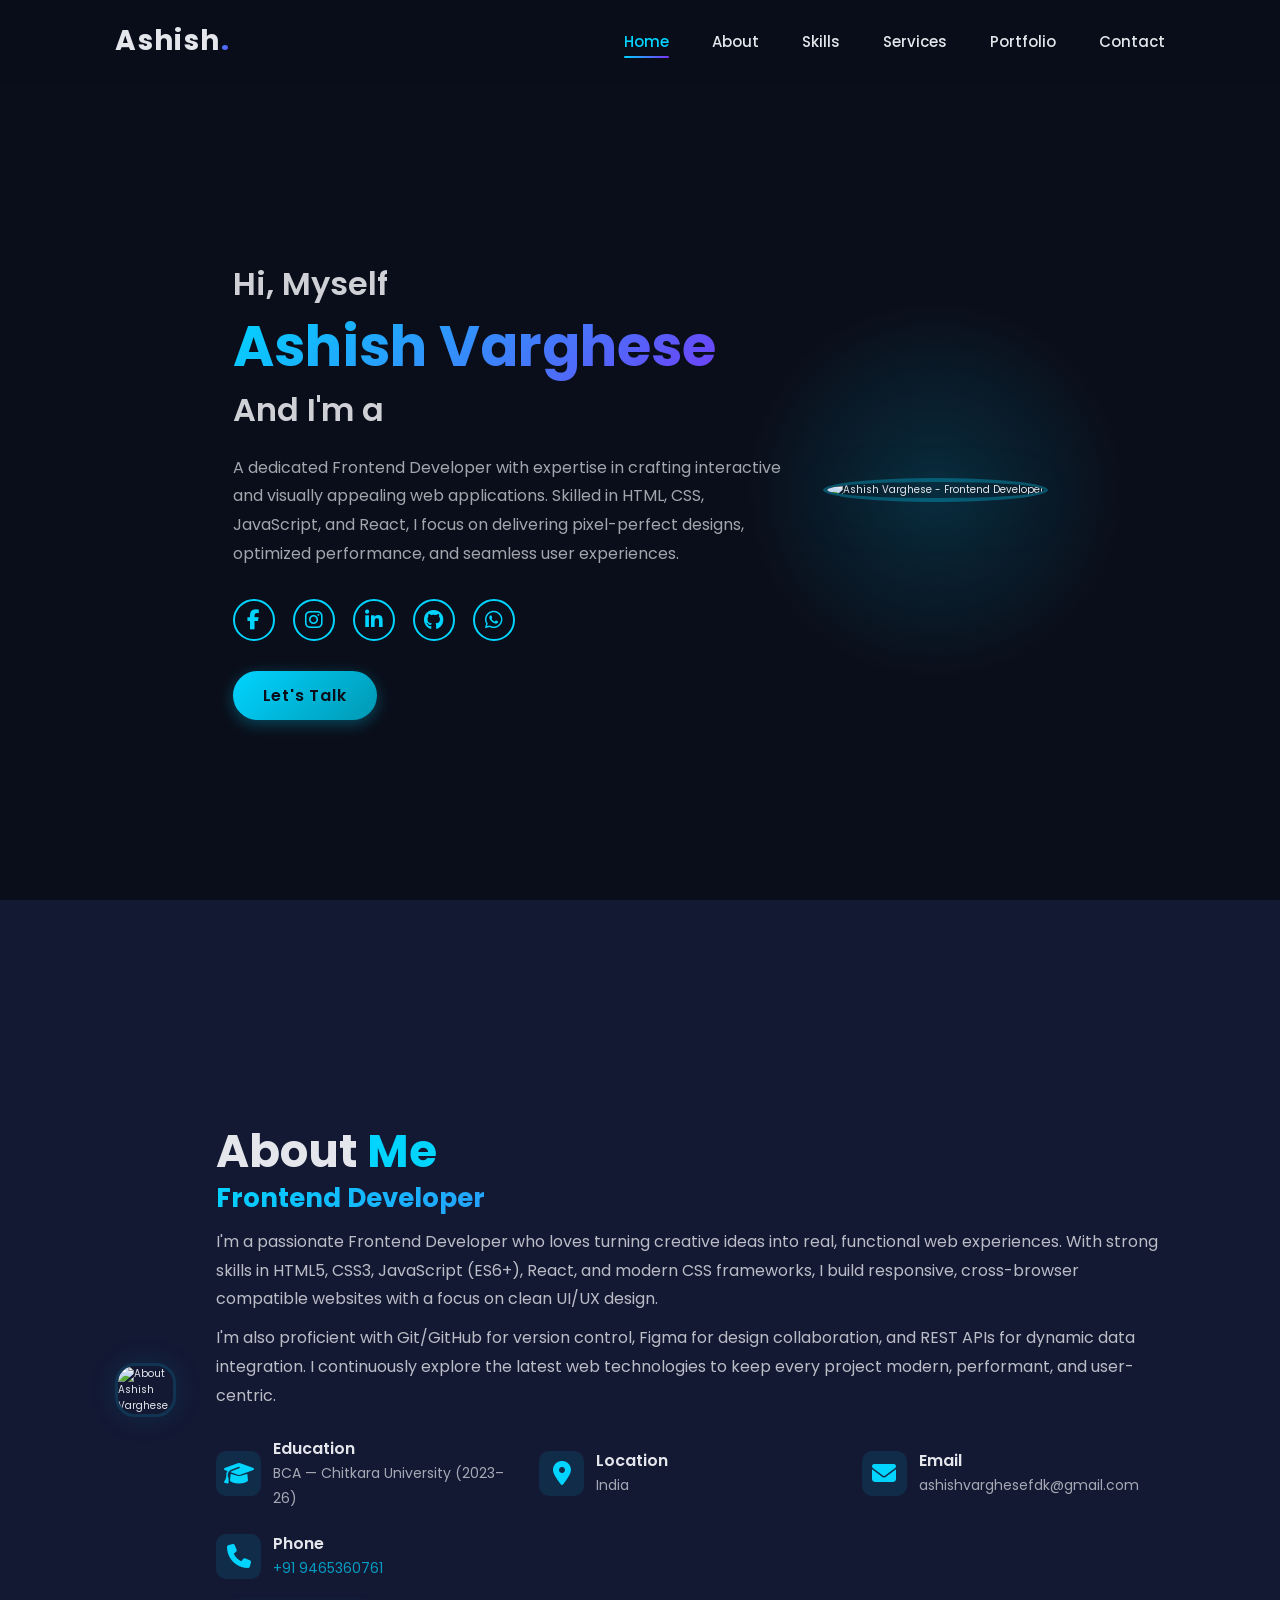
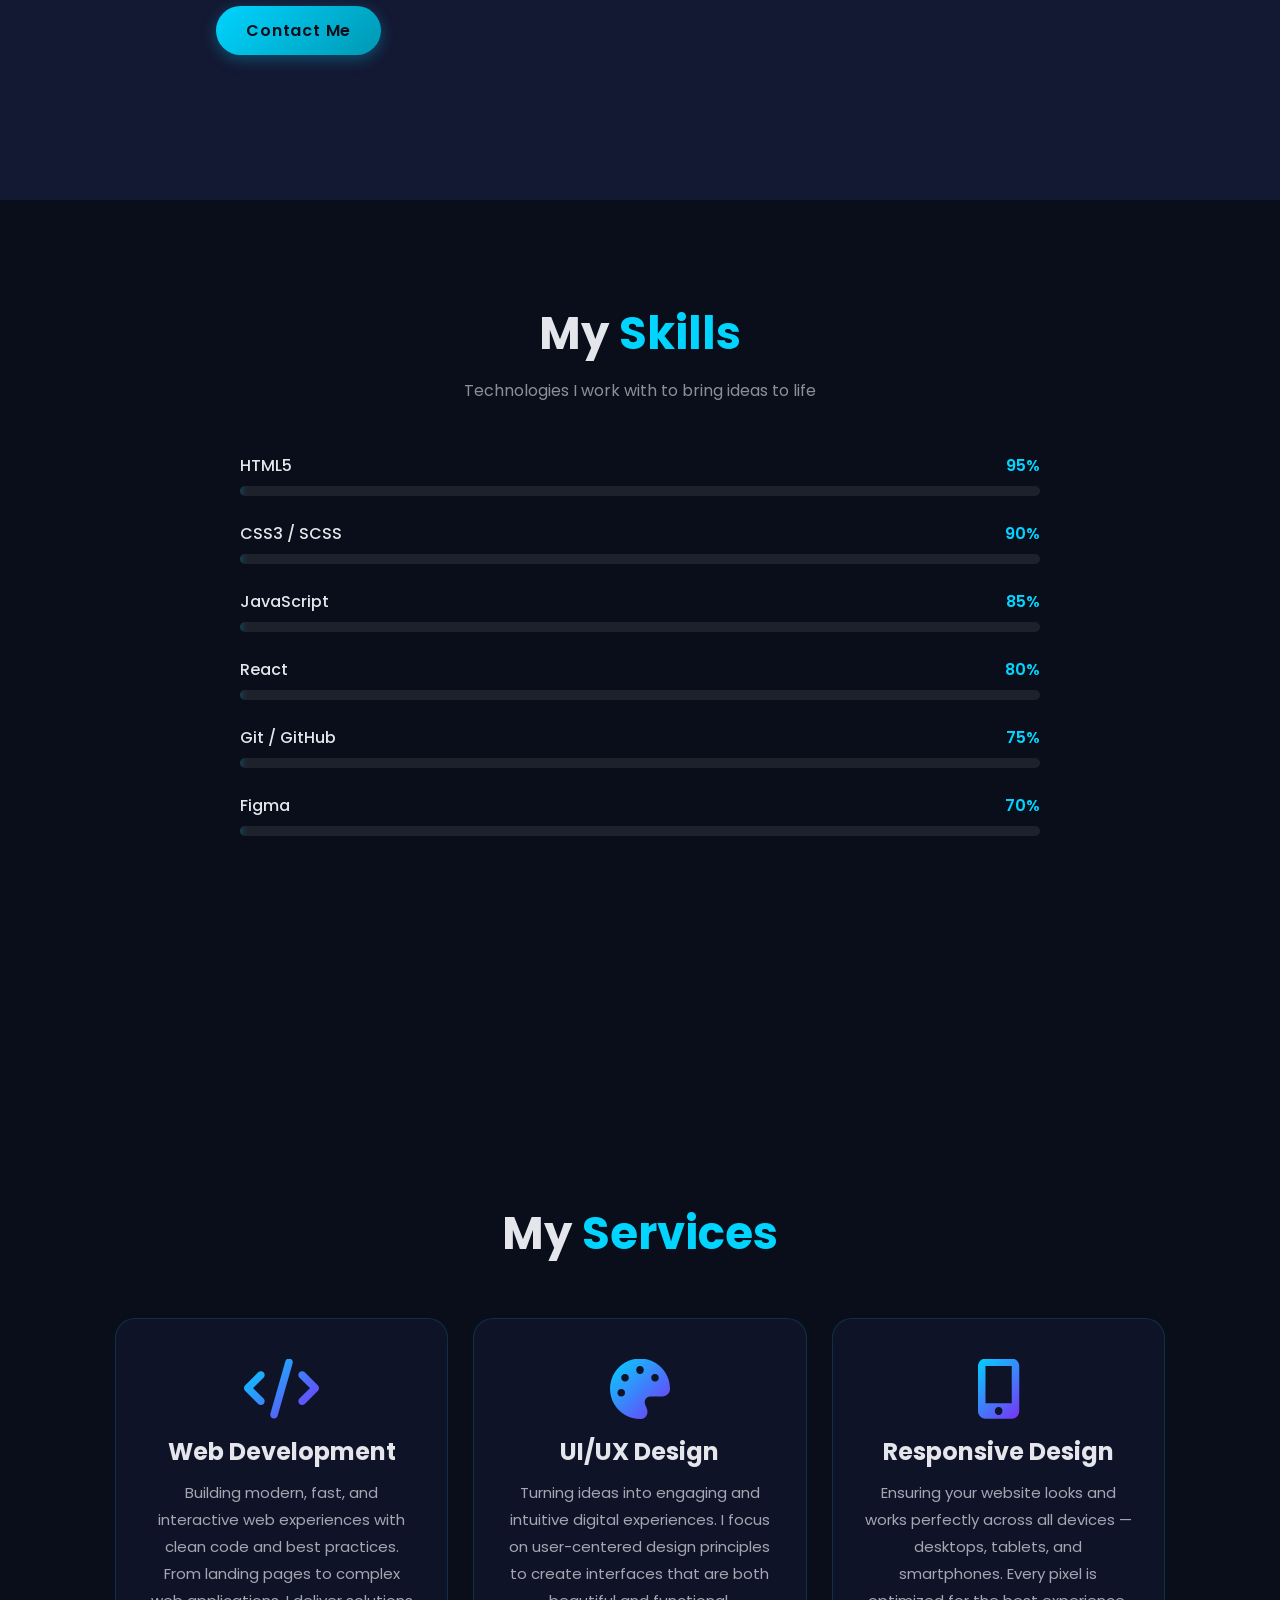
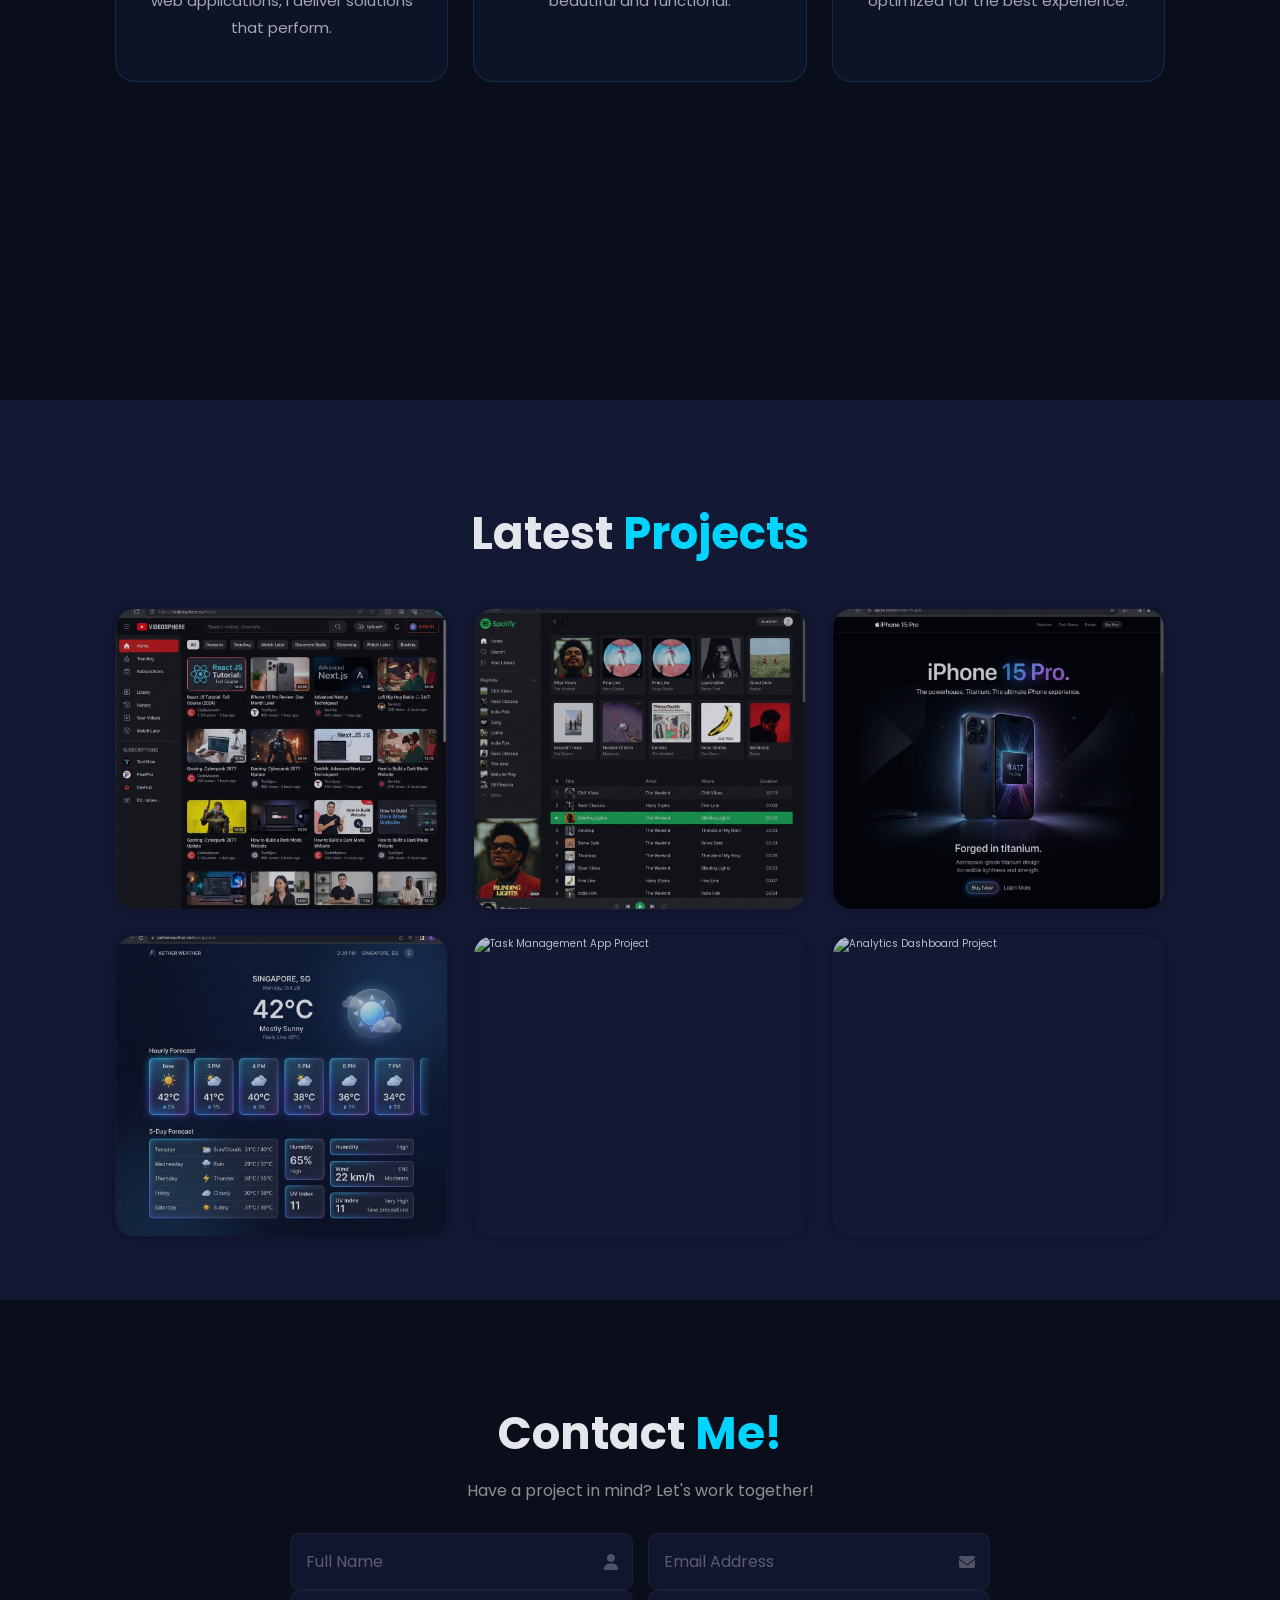
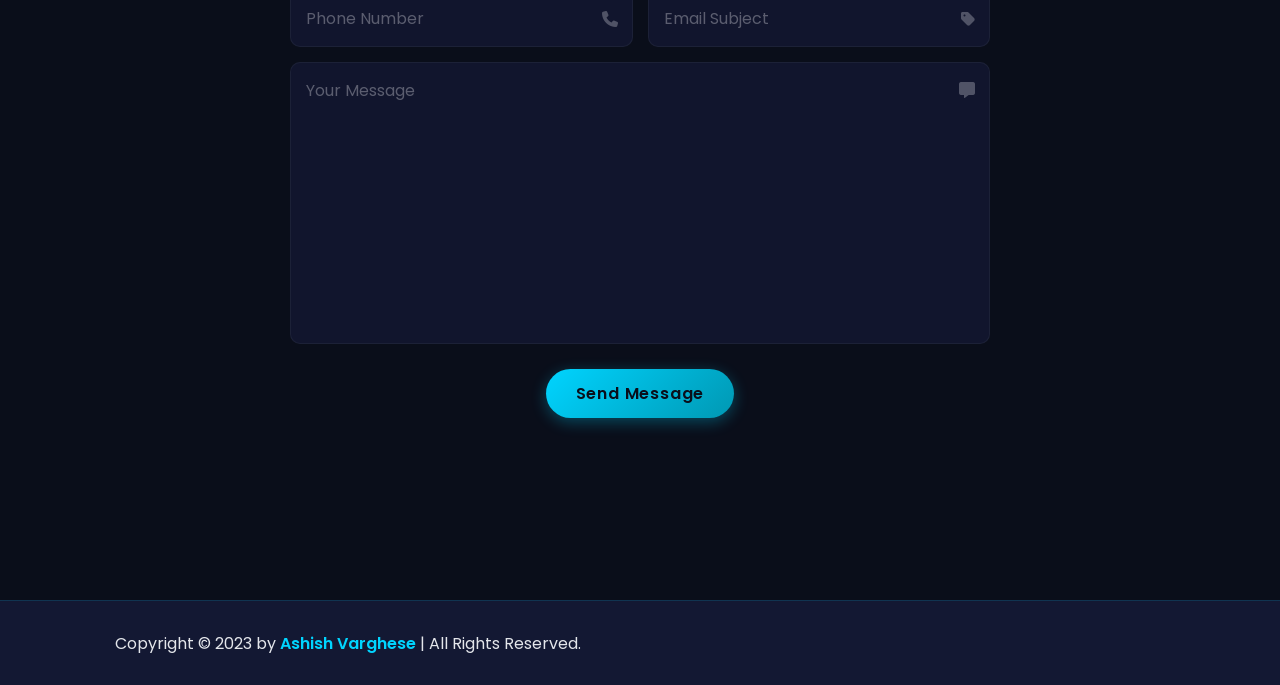
==== index.html @ 72760416 "Weather new thumbnail, iPhone fully functional with color picker, camera gallery, specs, compare, ad" ====
<!DOCTYPE html>
<html lang="en">
    <head>
        <meta charset="UTF-8">
        <meta http-equiv="X-UA-Compatible" content="IE=edge">
        <meta name="viewport" content="width=device-width, initial-scale=1.0">
        <title>Ashish Varghese | Frontend Developer & Web Designer Portfolio</title>
        <meta name="description" content="Portfolio of Ashish Varghese — a passionate Frontend Developer skilled in HTML, CSS, JavaScript, and React. Explore my projects, services, and get in touch.">
        <meta name="keywords" content="Ashish Varghese, Frontend Developer, Web Designer, Portfolio, HTML, CSS, JavaScript, React">
        <meta name="author" content="Ashish Varghese">

        <!--  FONT AWESOME  -->
        <link rel="stylesheet" href="https://cdnjs.cloudflare.com/ajax/libs/font-awesome/6.5.1/css/all.min.css" integrity="sha512-DTOQO9RWCH3ppGqcWaEA1BIZOC6xxalwEsw9c2QQeAIftl+Vegovlnee1c9QX4TctnWMn13TZye+giMm8e2LwA==" crossorigin="anonymous" referrerpolicy="no-referrer" />

        <!--  MAIN CSS  -->
        <link rel="stylesheet" href="Style/styles.css">
    </head>
    <body>
        <!--  header design  -->
        <header class="header" id="header">
            <a href="#home" class="logo">Ashish<span>.</span></a>

            <i class="fa-solid fa-bars" id="menu-icon"></i>

            <nav class="navbar" id="navbar">
                <a href="#home" class="active">Home</a>
                <a href="#about">About</a>
                <a href="#skills">Skills</a>
                <a href="#services">Services</a>
                <a href="#portfolio">Portfolio</a>
                <a href="#contact">Contact</a>
            </nav>
        </header>

        <!--  home section design  -->
        <section class="home" id="home">
            <div class="home-content">
                <h3>Hi, Myself</h3>
                <h1>Ashish Varghese</h1>
                <h3>And I'm a <span class="multiple-text"></span></h3>
                <p>A dedicated Frontend Developer with expertise in crafting interactive and visually appealing web applications. Skilled in HTML, CSS, JavaScript, and React, I focus on delivering pixel-perfect designs, optimized performance, and seamless user experiences.</p>
                <div class="social-media">
                    <a href="https://www.facebook.com/share/1GYFUabM3W/" target="_blank" rel="noopener noreferrer" aria-label="Facebook">
                        <i class="fa-brands fa-facebook-f"></i>
                    </a>
                    <a href="https://www.instagram.com/itz_ashishv?igsh=MXJyMXVoY21sdHh1MQ==" target="_blank" rel="noopener noreferrer" aria-label="Instagram">
                        <i class="fa-brands fa-instagram"></i>
                    </a>
                    <a href="https://www.linkedin.com/in/ashish-varghese-a9b493299" target="_blank" rel="noopener noreferrer" aria-label="LinkedIn">
                        <i class="fa-brands fa-linkedin-in"></i>
                    </a>
                    <a href="https://github.com/" target="_blank" rel="noopener noreferrer" aria-label="GitHub">
                        <i class="fa-brands fa-github"></i>
                    </a>
                    <a href="https://wa.me/919465360761" target="_blank" rel="noopener noreferrer" aria-label="WhatsApp">
                        <i class="fa-brands fa-whatsapp"></i>
                    </a>
                </div>
                <a href="#contact" class="btn">Let's Talk</a>
            </div>

            <div class="home-img">
                <div class="img-glow"></div>
                <img src="img/profile.png" alt="Ashish Varghese - Frontend Developer">
            </div>
        </section>

        <!--  about section design  -->
        <section class="about" id="about">
            <div class="about-img">
                <img src="img/picofme (2).png" alt="About Ashish Varghese">
            </div>

            <div class="about-content">
                <h2 class="heading">About <span>Me</span></h2>
                <h3>Frontend Developer</h3>
                <p>I'm a passionate Frontend Developer who loves turning creative ideas into real, functional web experiences. With strong skills in HTML5, CSS3, JavaScript (ES6+), React, and modern CSS frameworks, I build responsive, cross-browser compatible websites with a focus on clean UI/UX design.</p>
                <p>I'm also proficient with Git/GitHub for version control, Figma for design collaboration, and REST APIs for dynamic data integration. I continuously explore the latest web technologies to keep every project modern, performant, and user-centric.</p>
                <div class="about-details">
                    <div class="detail-item">
                        <i class="fa-solid fa-graduation-cap"></i>
                        <div>
                            <h4>Education</h4>
                            <p>BCA — Chitkara University (2023–26)</p>
                        </div>
                    </div>
                    <div class="detail-item">
                        <i class="fa-solid fa-location-dot"></i>
                        <div>
                            <h4>Location</h4>
                            <p>India</p>
                        </div>
                    </div>
                    <div class="detail-item">
                        <i class="fa-solid fa-envelope"></i>
                        <div>
                            <h4>Email</h4>
                            <p>ashishvarghesefdk@gmail.com</p>
                        </div>
                    </div>
                    <div class="detail-item">
                        <i class="fa-solid fa-phone"></i>
                        <div>
                            <h4>Phone</h4>
                            <p><a href="tel:+919465360761" style="color: var(--main-color); text-decoration: none;">+91 9465360761</a></p>
                        </div>
                    </div>
                </div>
                <a href="#contact" class="btn">Contact Me</a>
            </div>
        </section>

        <!--  skills section design  -->
        <section class="skills" id="skills">
            <h2 class="heading">My <span>Skills</span></h2>
            <p class="skills-subtitle">Technologies I work with to bring ideas to life</p>

            <div class="skills-content">
                <div class="skill-item">
                    <div class="skill-info">
                        <span>HTML5</span>
                        <span>95%</span>
                    </div>
                    <div class="skill-bar">
                        <div class="skill-per" style="--skill-width: 95%"></div>
                    </div>
                </div>

                <div class="skill-item">
                    <div class="skill-info">
                        <span>CSS3 / SCSS</span>
                        <span>90%</span>
                    </div>
                    <div class="skill-bar">
                        <div class="skill-per" style="--skill-width: 90%"></div>
                    </div>
                </div>

                <div class="skill-item">
                    <div class="skill-info">
                        <span>JavaScript</span>
                        <span>85%</span>
                    </div>
                    <div class="skill-bar">
                        <div class="skill-per" style="--skill-width: 85%"></div>
                    </div>
                </div>

                <div class="skill-item">
                    <div class="skill-info">
                        <span>React</span>
                        <span>80%</span>
                    </div>
                    <div class="skill-bar">
                        <div class="skill-per" style="--skill-width: 80%"></div>
                    </div>
                </div>

                <div class="skill-item">
                    <div class="skill-info">
                        <span>Git / GitHub</span>
                        <span>75%</span>
                    </div>
                    <div class="skill-bar">
                        <div class="skill-per" style="--skill-width: 75%"></div>
                    </div>
                </div>

                <div class="skill-item">
                    <div class="skill-info">
                        <span>Figma</span>
                        <span>70%</span>
                    </div>
                    <div class="skill-bar">
                        <div class="skill-per" style="--skill-width: 70%"></div>
                    </div>
                </div>
            </div>
        </section>

        <!--  services section design  -->
        <section class="services" id="services">
            <h2 class="heading">My <span>Services</span></h2>

            <div class="services-container">
                <div class="services-box">
                    <i class="fa-solid fa-code"></i>
                    <h3>Web Development</h3>
                    <p>Building modern, fast, and interactive web experiences with clean code and best practices. From landing pages to complex web applications, I deliver solutions that perform.</p>
                </div>

                <div class="services-box">
                    <i class="fa-solid fa-palette"></i>
                    <h3>UI/UX Design</h3>
                    <p>Turning ideas into engaging and intuitive digital experiences. I focus on user-centered design principles to create interfaces that are both beautiful and functional.</p>
                </div>

                <div class="services-box">
                    <i class="fa-solid fa-mobile-screen-button"></i>
                    <h3>Responsive Design</h3>
                    <p>Ensuring your website looks and works perfectly across all devices — desktops, tablets, and smartphones. Every pixel is optimized for the best experience.</p>
                </div>
            </div>
        </section>

        <!--  portfolio section design  -->
        <section class="portfolio" id="portfolio">
            <h2 class="heading">Latest <span>Projects</span></h2>
            <div class="portfolio-container">
                <div class="portfolio-box">
                    <img src="img/youtube.png" alt="YouTube Clone Project">
                    <div class="portfolio-layer">
                        <h4>YouTube Clone</h4>
                        <p>A fully functional YouTube homepage clone with video grid, search functionality, sidebar navigation, and responsive design built with HTML, CSS & JavaScript.</p>
                        <a href="projects/youtube.html" target="_blank" aria-label="View YouTube Clone project"><i class="fa-solid fa-up-right-from-square"></i></a>
                    </div>
                </div>

                <div class="portfolio-box">
                    <img src="img/spotify.png" alt="Spotify Clone Project">
                    <div class="portfolio-layer">
                        <h4>Spotify Clone</h4>
                        <p>A Spotify web player clone featuring playlist sidebar, music controls, album art, progress bar, and a sleek dark UI with green accents.</p>
                        <a href="projects/spotify.html" target="_blank" aria-label="View Spotify Clone project"><i class="fa-solid fa-up-right-from-square"></i></a>
                    </div>
                </div>

                <div class="portfolio-box">
                    <img src="img/iphone.png" alt="iPhone Clone Project">
                    <div class="portfolio-layer">
                        <h4>iPhone 15 Pro Landing Page</h4>
                        <p>A premium Apple-inspired product landing page with stunning animations, gradient effects, scroll reveals, and pixel-perfect responsive design.</p>
                        <a href="projects/iphone.html" target="_blank" aria-label="View iPhone Clone project"><i class="fa-solid fa-up-right-from-square"></i></a>
                    </div>
                </div>

                <div class="portfolio-box">
                    <img src="img/weather.png" alt="Weather Application Project">
                    <div class="portfolio-layer">
                        <h4>Weather App</h4>
                        <p>A dynamic weather application with city search, 5-day forecast, hourly data, and beautiful glassmorphism UI supporting 8+ cities.</p>
                        <a href="projects/weather.html" target="_blank" aria-label="View Weather App project"><i class="fa-solid fa-up-right-from-square"></i></a>
                    </div>
                </div>

                <div class="portfolio-box">
                    <img src="img/5.jpg" alt="Task Management App Project">
                    <div class="portfolio-layer">
                        <h4>Task Manager</h4>
                        <p>A Kanban-style task manager with drag-and-drop, priority badges, team assignments, and real-time column updates.</p>
                        <a href="projects/task-manager.html" target="_blank" aria-label="View Task Manager project"><i class="fa-solid fa-up-right-from-square"></i></a>
                    </div>
                </div>

                <div class="portfolio-box">
                    <img src="img/2.jpg" alt="Analytics Dashboard Project">
                    <div class="portfolio-layer">
                        <h4>Analytics Dashboard</h4>
                        <p>An interactive analytics dashboard with animated counters, bar charts, donut charts, and a real-time transactions table.</p>
                        <a href="projects/dashboard.html" target="_blank" aria-label="View Dashboard project"><i class="fa-solid fa-up-right-from-square"></i></a>
                    </div>
                </div>
            </div>
        </section>

        <!--  contact section design  -->
        <section class="contact" id="contact">
            <h2 class="heading">Contact <span>Me!</span></h2>
            <p class="contact-subtitle">Have a project in mind? Let's work together!</p>

            <form action="https://api.web3forms.com/submit" method="POST" id="contact-form">
                <input type="hidden" name="access_key" value="6a48f721-a5b6-4e3f-bff6-01d6ea603039">
                <input type="hidden" name="from_name" value="Ashish Portfolio">
                <div class="input-box">
                    <div class="input-field">
                        <input type="text" name="name" placeholder="Full Name" id="name-input" required>
                        <i class="fa-solid fa-user"></i>
                    </div>
                    <div class="input-field">
                        <input type="email" name="email" placeholder="Email Address" id="email-input" required>
                        <i class="fa-solid fa-envelope"></i>
                    </div>
                </div>
                <div class="input-box">
                    <div class="input-field">
                        <input type="tel" name="phone" placeholder="Phone Number" id="phone-input">
                        <i class="fa-solid fa-phone"></i>
                    </div>
                    <div class="input-field">
                        <input type="text" name="subject" placeholder="Email Subject" id="subject-input" required>
                        <i class="fa-solid fa-tag"></i>
                    </div>
                </div>
                <div class="textarea-field">
                    <textarea name="message" id="message-input" cols="30" rows="10" placeholder="Your Message" required></textarea>
                    <i class="fa-solid fa-message"></i>
                </div>
                <input type="submit" value="Send Message" class="btn" id="submit-btn">
                <div class="form-message" id="form-message"></div>
            </form>
        </section>

        <!--  footer design  -->
        <footer class="footer">
            <div class="footer-text">
                <p>Copyright &copy; 2023 by <span>Ashish Varghese</span> | All Rights Reserved.</p>
            </div>

            <div class="footer-iconTop">
                <a href="#home" aria-label="Scroll to top"><i class="fa-solid fa-angle-up"></i></a>
            </div>
        </footer>

        <!--  TYPED JS  -->
        <script src="https://unpkg.com/typed.js@2.1.0/dist/typed.umd.js"></script>

        <!--  SCROLL REVEAL  -->
        <script src="https://unpkg.com/scrollreveal"></script>

        <!--  MAIN JS  -->
        <script src="JS/main.js"></script>

        <!--  FORM BACKEND (Web3Forms — free, no server needed)  -->
        <script src="JS/form-handler.js"></script>
    </body>
</html>
---- Style/styles.css ----
@import url('https://fonts.googleapis.com/css2?family=Poppins:wght@300;400;500;600;700&display=swap');

/* ==================== RESET & BASE ==================== */
* {
    margin: 0;
    padding: 0;
    box-sizing: border-box;
    text-decoration: none;
    border: none;
    outline: none;
    scroll-behavior: smooth;
    font-family: 'Poppins', sans-serif;
}

:root {
    --bg-color: #0a0e1a;
    --snd-bg-color: #131833;
    --text-color: #e4e6eb;
    --main-color: #00d4ff;
    --gradient-1: linear-gradient(135deg, #00d4ff, #7b2ff7);
    --gradient-2: linear-gradient(135deg, #00d4ff 0%, #0098b3 100%);
    --glass-bg: rgba(19, 24, 51, 0.6);
    --glass-border: rgba(0, 212, 255, 0.15);
    --shadow-glow: 0 0 20px rgba(0, 212, 255, 0.3);
}

html {
    font-size: 62.5%;
    overflow-x: hidden;
}

body {
    background: var(--bg-color);
    color: var(--text-color);
}

section {
    min-height: 100vh;
    padding: 10rem 9% 2rem;
    position: relative;
}

/* ==================== HEADER / NAV ==================== */
.header {
    position: fixed;
    top: 0;
    left: 0;
    width: 100%;
    padding: 2rem 9%;
    background: rgba(10, 14, 26, 0.75);
    backdrop-filter: blur(12px);
    -webkit-backdrop-filter: blur(12px);
    display: flex;
    justify-content: space-between;
    align-items: center;
    z-index: 100;
    transition: all 0.4s ease;
    border-bottom: 1px solid transparent;
}

.header.sticky {
    background: rgba(10, 14, 26, 0.92);
    border-bottom: 1px solid var(--glass-border);
    box-shadow: 0 4px 30px rgba(0, 0, 0, 0.3);
}

.logo {
    font-size: 2.8rem;
    color: var(--text-color);
    font-weight: 700;
    cursor: pointer;
    letter-spacing: 0.05em;
}

.logo span {
    background: var(--gradient-1);
    -webkit-background-clip: text;
    -webkit-text-fill-color: transparent;
    background-clip: text;
}

.navbar a {
    font-size: 1.5rem;
    color: var(--text-color);
    margin-left: 4rem;
    font-weight: 500;
    position: relative;
    transition: color 0.3s ease;
}

.navbar a::after {
    content: '';
    position: absolute;
    bottom: -6px;
    left: 0;
    width: 0;
    height: 2px;
    background: var(--gradient-1);
    border-radius: 2px;
    transition: width 0.3s ease;
}

.navbar a:hover::after,
.navbar a.active::after {
    width: 100%;
}

.navbar a:hover,
.navbar a.active {
    color: var(--main-color);
}

#menu-icon {
    font-size: 3.6rem;
    color: var(--text-color);
    display: none;
    cursor: pointer;
    transition: transform 0.3s ease;
}

#menu-icon:hover {
    color: var(--main-color);
}

/* ==================== HOME / HERO ==================== */
.home {
    display: flex;
    justify-content: center;
    align-items: center;
    gap: 4rem;
}

.home-content h3 {
    font-size: 3.2rem;
    font-weight: 600;
    opacity: 0.9;
}

.home-content h3:nth-of-type(2) {
    margin-bottom: 2rem;
}

.home-content h3 .multiple-text {
    color: var(--main-color);
    font-weight: 700;
}

span {
    color: var(--main-color);
}

.home-content h1 {
    font-size: 5.6rem;
    font-weight: 700;
    line-height: 1.2;
    background: var(--gradient-1);
    -webkit-background-clip: text;
    -webkit-text-fill-color: transparent;
    background-clip: text;
    margin: 0.5rem 0;
}

.home-content p {
    font-size: 1.6rem;
    line-height: 1.8;
    opacity: 0.7;
    max-width: 55rem;
}

.home-img {
    position: relative;
}

.home-img .img-glow {
    position: absolute;
    top: 50%;
    left: 50%;
    transform: translate(-50%, -50%);
    width: 30vw;
    height: 30vw;
    background: radial-gradient(circle, rgba(0, 212, 255, 0.15) 0%, transparent 70%);
    border-radius: 50%;
    z-index: -1;
    pointer-events: none;
}

.home-img img {
    width: 25vw;
    height: 25vw;
    border-radius: 50%;
    object-fit: cover;
    object-position: top;
    border: 4px solid rgba(0, 212, 255, 0.3);
    animation: floatImage 4s ease-in-out infinite;
    position: relative;
    z-index: 1;
    filter: drop-shadow(0 10px 30px rgba(0, 212, 255, 0.2));
}

@keyframes floatImage {
    0% { transform: translateY(0); }
    50% { transform: translateY(-2.4rem); }
    100% { transform: translateY(0); }
}

/* Social media icons */
.social-media a {
    display: inline-flex;
    justify-content: center;
    align-items: center;
    width: 4.2rem;
    height: 4.2rem;
    background: transparent;
    border: 2px solid var(--main-color);
    border-radius: 50%;
    font-size: 2rem;
    color: var(--main-color);
    margin: 3rem 1.5rem 3rem 0;
    transition: all 0.4s ease;
}

.social-media a:hover {
    background: var(--main-color);
    color: var(--bg-color);
    box-shadow: var(--shadow-glow);
    transform: translateY(-3px);
}

/* Buttons */
.btn {
    display: inline-block;
    padding: 1.2rem 3rem;
    background: var(--gradient-2);
    border-radius: 4rem;
    box-shadow: 0 4px 15px rgba(0, 212, 255, 0.3);
    font-size: 1.6rem;
    color: var(--bg-color);
    letter-spacing: 0.05em;
    font-weight: 600;
    transition: all 0.4s ease;
    cursor: pointer;
}

.btn:hover {
    transform: translateY(-2px);
    box-shadow: 0 6px 25px rgba(0, 212, 255, 0.5);
}

/* ==================== ABOUT ==================== */
.about {
    display: flex;
    justify-content: center;
    align-items: center;
    gap: 4rem;
    background: var(--snd-bg-color);
}

.about-img img {
    width: 35vw;
    border-radius: 2rem;
    border: 3px solid var(--glass-border);
    box-shadow: 0 0 30px rgba(0, 212, 255, 0.1);
    transition: all 0.4s ease;
}

.about-img img:hover {
    border-color: var(--main-color);
    box-shadow: 0 0 40px rgba(0, 212, 255, 0.25);
}

.heading {
    text-align: center;
    font-size: 4.5rem;
}

.about-content h2 {
    text-align: left;
    line-height: 1.2;
}

.about-content h3 {
    font-size: 2.6rem;
    background: var(--gradient-1);
    -webkit-background-clip: text;
    -webkit-text-fill-color: transparent;
    background-clip: text;
    margin-bottom: 1rem;
}

.about-content p {
    font-size: 1.6rem;
    margin: 1rem 0;
    line-height: 1.8;
    opacity: 0.8;
}

.about-details {
    display: flex;
    flex-wrap: wrap;
    gap: 2rem;
    margin: 2.5rem 0;
}

.detail-item {
    display: flex;
    align-items: center;
    gap: 1.2rem;
    flex: 1 1 25rem;
}

.detail-item i {
    font-size: 2.4rem;
    color: var(--main-color);
    width: 4.5rem;
    height: 4.5rem;
    display: flex;
    align-items: center;
    justify-content: center;
    background: rgba(0, 212, 255, 0.1);
    border-radius: 1rem;
    flex-shrink: 0;
}

.detail-item h4 {
    font-size: 1.6rem;
    font-weight: 600;
    color: var(--text-color);
}

.detail-item p {
    font-size: 1.4rem;
    margin: 0;
    opacity: 0.7;
}

/* ==================== SKILLS ==================== */
.skills {
    background: var(--bg-color);
}

.skills h2 {
    margin-bottom: 1rem;
}

.skills-subtitle {
    text-align: center;
    font-size: 1.6rem;
    opacity: 0.6;
    margin-bottom: 5rem;
}

.skills-content {
    max-width: 80rem;
    margin: 0 auto;
    display: flex;
    flex-direction: column;
    gap: 2.5rem;
}

.skill-item {
    width: 100%;
}

.skill-info {
    display: flex;
    justify-content: space-between;
    margin-bottom: 0.8rem;
}

.skill-info span {
    font-size: 1.6rem;
    font-weight: 500;
    color: var(--text-color);
}

.skill-info span:last-child {
    color: var(--main-color);
    font-weight: 600;
}

.skill-bar {
    width: 100%;
    height: 1rem;
    background: rgba(255, 255, 255, 0.08);
    border-radius: 5rem;
    overflow: hidden;
}

.skill-per {
    height: 100%;
    width: 0;
    background: var(--gradient-1);
    border-radius: 5rem;
    transition: width 1.5s cubic-bezier(0.4, 0, 0.2, 1);
    position: relative;
}

.skill-per.animate {
    width: var(--skill-width);
}

.skill-per::after {
    content: '';
    position: absolute;
    right: 0;
    top: 50%;
    transform: translateY(-50%);
    width: 1.6rem;
    height: 1.6rem;
    background: var(--main-color);
    border-radius: 50%;
    box-shadow: 0 0 10px rgba(0, 212, 255, 0.5);
}

/* ==================== SERVICES ==================== */
.services h2 {
    margin-bottom: 5rem;
}

.services-container {
    display: flex;
    justify-content: center;
    align-items: stretch;
    flex-wrap: wrap;
    gap: 2.5rem;
}

.services-container .services-box {
    flex: 1 1 30rem;
    max-width: 38rem;
    background: var(--glass-bg);
    backdrop-filter: blur(10px);
    -webkit-backdrop-filter: blur(10px);
    padding: 4rem 3rem;
    border-radius: 2rem;
    text-align: center;
    border: 1px solid var(--glass-border);
    transition: all 0.4s ease;
    position: relative;
    overflow: hidden;
}

.services-container .services-box::before {
    content: '';
    position: absolute;
    top: 0;
    left: 0;
    width: 100%;
    height: 100%;
    background: linear-gradient(135deg, rgba(0, 212, 255, 0.05), transparent);
    opacity: 0;
    transition: opacity 0.4s ease;
}

.services-container .services-box:hover::before {
    opacity: 1;
}

.services-container .services-box:hover {
    border-color: rgba(0, 212, 255, 0.4);
    transform: translateY(-8px);
    box-shadow: 0 15px 40px rgba(0, 212, 255, 0.15);
}

.services-box i {
    font-size: 6rem;
    background: var(--gradient-1);
    -webkit-background-clip: text;
    -webkit-text-fill-color: transparent;
    background-clip: text;
    margin-bottom: 1.5rem;
}

.services-box h3 {
    font-size: 2.4rem;
    margin-bottom: 1rem;
}

.services-box p {
    font-size: 1.5rem;
    line-height: 1.8;
    opacity: 0.7;
}

/* ==================== PORTFOLIO ==================== */
.portfolio {
    background: var(--snd-bg-color);
}

.portfolio h2 {
    margin-bottom: 4rem;
}

.portfolio-container {
    display: grid;
    grid-template-columns: repeat(3, 1fr);
    align-items: center;
    gap: 2.5rem;
}

.portfolio-container .portfolio-box {
    position: relative;
    border-radius: 2rem;
    box-shadow: 0 0 1rem rgba(0, 0, 0, 0.3);
    overflow: hidden;
    display: flex;
    border: 1px solid transparent;
    transition: border-color 0.4s ease;
}

.portfolio-box:hover {
    border-color: var(--glass-border);
}

.portfolio-box img {
    width: 100%;
    height: 30rem;
    object-fit: cover;
    transition: transform 0.5s ease;
    opacity: 0.8;
}

.portfolio-box:hover img {
    transform: scale(1.1);
}

.portfolio-box .portfolio-layer {
    position: absolute;
    bottom: 0;
    left: 0;
    width: 100%;
    height: 100%;
    background: linear-gradient(rgba(10, 14, 26, 0.1), rgba(0, 212, 255, 0.85));
    display: flex;
    justify-content: center;
    align-items: center;
    flex-direction: column;
    text-align: center;
    padding: 0 4rem;
    transform: translateY(100%);
    transition: transform 0.5s ease;
}

.portfolio-box:hover .portfolio-layer {
    transform: translateY(0);
}

.portfolio-layer h4 {
    font-size: 2.6rem;
    color: var(--bg-color);
    font-weight: 700;
}

.portfolio-layer p {
    font-size: 1.4rem;
    color: var(--bg-color);
    margin: 0.5rem 0 1.5rem;
    opacity: 0.9;
    line-height: 1.6;
}

.portfolio-layer a {
    display: inline-flex;
    justify-content: center;
    align-items: center;
    width: 5rem;
    height: 5rem;
    background: var(--bg-color);
    border-radius: 50%;
    transition: all 0.3s ease;
}

.portfolio-layer a:hover {
    background: var(--text-color);
}

.portfolio-layer a i {
    font-size: 2rem;
    color: var(--main-color);
}

/* ==================== CONTACT ==================== */
.contact h2 {
    margin-bottom: 1rem;
}

.contact-subtitle {
    text-align: center;
    font-size: 1.6rem;
    opacity: 0.6;
    margin-bottom: 3rem;
}

.contact form {
    max-width: 70rem;
    margin: 1rem auto;
    text-align: center;
    margin-bottom: 3rem;
}

.contact form .input-box {
    display: flex;
    justify-content: space-between;
    flex-wrap: wrap;
    gap: 1.5rem;
}

.input-field {
    position: relative;
    flex: 1 1 calc(50% - 0.75rem);
}

.input-field i {
    position: absolute;
    right: 1.5rem;
    top: 50%;
    transform: translateY(-50%);
    font-size: 1.6rem;
    color: rgba(228, 230, 235, 0.3);
    pointer-events: none;
    transition: color 0.3s ease;
}

.input-field input:focus ~ i {
    color: var(--main-color);
}

.textarea-field {
    position: relative;
    margin-top: 1.5rem;
}

.textarea-field i {
    position: absolute;
    right: 1.5rem;
    top: 2rem;
    font-size: 1.6rem;
    color: rgba(228, 230, 235, 0.3);
    pointer-events: none;
    transition: color 0.3s ease;
}

.textarea-field textarea:focus ~ i {
    color: var(--main-color);
}

.contact form .input-field input,
.contact form textarea {
    width: 100%;
    padding: 1.5rem;
    padding-right: 4.5rem;
    font-size: 1.6rem;
    color: var(--text-color);
    background: rgba(19, 24, 51, 0.8);
    border-radius: 1rem;
    border: 1px solid rgba(255, 255, 255, 0.05);
    transition: all 0.3s ease;
    font-family: 'Poppins', sans-serif;
}

.contact form .input-field input:focus,
.contact form textarea:focus {
    border-color: var(--main-color);
    box-shadow: 0 0 15px rgba(0, 212, 255, 0.15);
    background: rgba(19, 24, 51, 1);
}

.contact form .input-field input::placeholder,
.contact form textarea::placeholder {
    color: rgba(228, 230, 235, 0.35);
}

.contact form textarea {
    resize: none;
    padding-right: 4.5rem;
}

.contact form .btn {
    margin-top: 2rem;
    cursor: pointer;
    border: none;
    font-family: 'Poppins', sans-serif;
}

.form-message {
    margin-top: 1.5rem;
    font-size: 1.4rem;
    min-height: 2rem;
    transition: all 0.3s ease;
}

.form-message.success {
    color: #00e676;
}

.form-message.error {
    color: #ff5252;
}

/* ==================== FOOTER ==================== */
.footer {
    display: flex;
    justify-content: space-between;
    align-items: center;
    flex-wrap: wrap;
    padding: 2rem 9%;
    background: var(--snd-bg-color);
    border-top: 1px solid var(--glass-border);
}

.footer-text {
    font-size: 1.6rem;
}

.footer-text span {
    font-weight: 600;
}

.footer-iconTop a {
    display: inline-flex;
    justify-content: center;
    align-items: center;
    padding: 1rem 1.2rem;
    background: var(--gradient-2);
    border-radius: 0.8rem;
    transition: all 0.4s ease;
    opacity: 0;
    visibility: hidden;
}

.footer-iconTop a.visible {
    opacity: 1;
    visibility: visible;
}

.footer-iconTop a:hover {
    box-shadow: var(--shadow-glow);
    transform: translateY(-3px);
}

.footer-iconTop a i {
    font-size: 2.4rem;
    color: var(--bg-color);
}

/* ==================== CANVAS PARTICLES ==================== */
.home canvas {
    position: absolute;
    top: 0;
    left: 0;
    width: 100%;
    height: 100%;
    z-index: 0;
    pointer-events: none;
}

.home-content {
    position: relative;
    z-index: 1;
}

.home-img {
    position: relative;
    z-index: 1;
}

/* ==================== ANIMATIONS ==================== */
@keyframes fadeInUp {
    from {
        opacity: 0;
        transform: translateY(30px);
    }
    to {
        opacity: 1;
        transform: translateY(0);
    }
}

@keyframes slideDown {
    from {
        opacity: 0;
        transform: translateY(-20px);
    }
    to {
        opacity: 1;
        transform: translateY(0);
    }
}

/* ==================== RESPONSIVE BREAKPOINTS ==================== */

@media (max-width: 1200px) {
    html {
        font-size: 55%;
    }
}

@media (max-width: 991px) {
    .header {
        padding: 2rem 3%;
    }

    section {
        padding: 10rem 3% 2rem;
    }

    .services {
        padding-bottom: 7rem;
    }

    .portfolio {
        padding-bottom: 7rem;
    }

    .contact {
        min-height: auto;
    }

    .footer {
        padding: 2rem 3%;
    }
}

@media (max-width: 768px) {
    #menu-icon {
        display: block;
    }

    .navbar {
        position: absolute;
        top: 100%;
        left: 0;
        width: 100%;
        padding: 1rem 3%;
        background: rgba(10, 14, 26, 0.95);
        backdrop-filter: blur(15px);
        -webkit-backdrop-filter: blur(15px);
        border-top: 1px solid var(--glass-border);
        box-shadow: 0 0.5rem 1rem rgba(0, 0, 0, 0.3);
        display: none;
        animation: slideDown 0.3s ease;
    }

    .navbar.active {
        display: block;
    }

    .navbar a {
        display: block;
        font-size: 2rem;
        margin: 3rem 0;
        margin-left: 0;
    }

    .home {
        flex-direction: column;
        text-align: center;
        gap: 2rem;
        min-height: auto;
        padding: 10rem 5% 5rem;
        overflow: visible;
    }

    .home-content {
        order: 1;
    }

    .home-img {
        order: 2;
    }

    .home-content h3 {
        font-size: 2.6rem;
    }

    .home-content h1 {
        font-size: 5rem;
    }

    .home-content p {
        max-width: 100%;
        margin: 0 auto;
    }

    .social-media {
        justify-content: center;
    }

    .home-img img {
        width: 55vw;
        height: 55vw;
        border-radius: 50%;
        object-fit: cover;
        object-position: top;
        margin-top: 2rem;
    }

    .home-img .img-glow {
        width: 60vw;
        height: 60vw;
    }

    .about {
        flex-direction: column-reverse;
        text-align: center;
        gap: 2rem;
    }

    .about-content h2 {
        text-align: center;
    }

    .about-img img {
        width: 60vw;
        margin-top: 2rem;
    }

    .about-details {
        justify-content: center;
    }

    .services h2 {
        margin-bottom: 3rem;
    }

    .portfolio h2 {
        margin-bottom: 3rem;
    }

    .portfolio-container {
        grid-template-columns: repeat(2, 1fr);
    }

    .skills-content {
        grid-template-columns: repeat(2, 1fr);
    }
}

@media (max-width: 617px) {
    .portfolio-container {
        grid-template-columns: 1fr;
    }

    .home-img img {
        width: 65vw;
        height: 65vw;
        margin-top: 2rem;
    }

    .home-img .img-glow {
        width: 70vw;
        height: 70vw;
    }

    .about-img img {
        width: 80vw;
        margin-top: 2rem;
    }

    .skills-content {
        grid-template-columns: 1fr;
    }

    .services-container {
        flex-direction: column;
        align-items: center;
    }

    .services-box {
        width: 100%;
        max-width: 400px;
    }

    .input-field {
        flex: 1 1 100%;
    }
}

@media (max-width: 450px) {
    html {
        font-size: 50%;
    }

    .home {
        padding: 9rem 5% 3rem;
        overflow: visible;
    }

    .home-content h1 {
        font-size: 4rem;
    }

    .home-content h3 {
        font-size: 2.2rem;
    }

    .home-img img {
        width: 70vw;
        height: 70vw;
    }

    .home-img .img-glow {
        width: 75vw;
        height: 75vw;
    }

    .about-img img {
        width: 90vw;
    }

    .contact form .input-box {
        flex-direction: column;
    }

    .detail-item {
        flex: 1 1 100%;
    }

    .footer {
        flex-direction: column;
        text-align: center;
        gap: 1.5rem;
    }
}
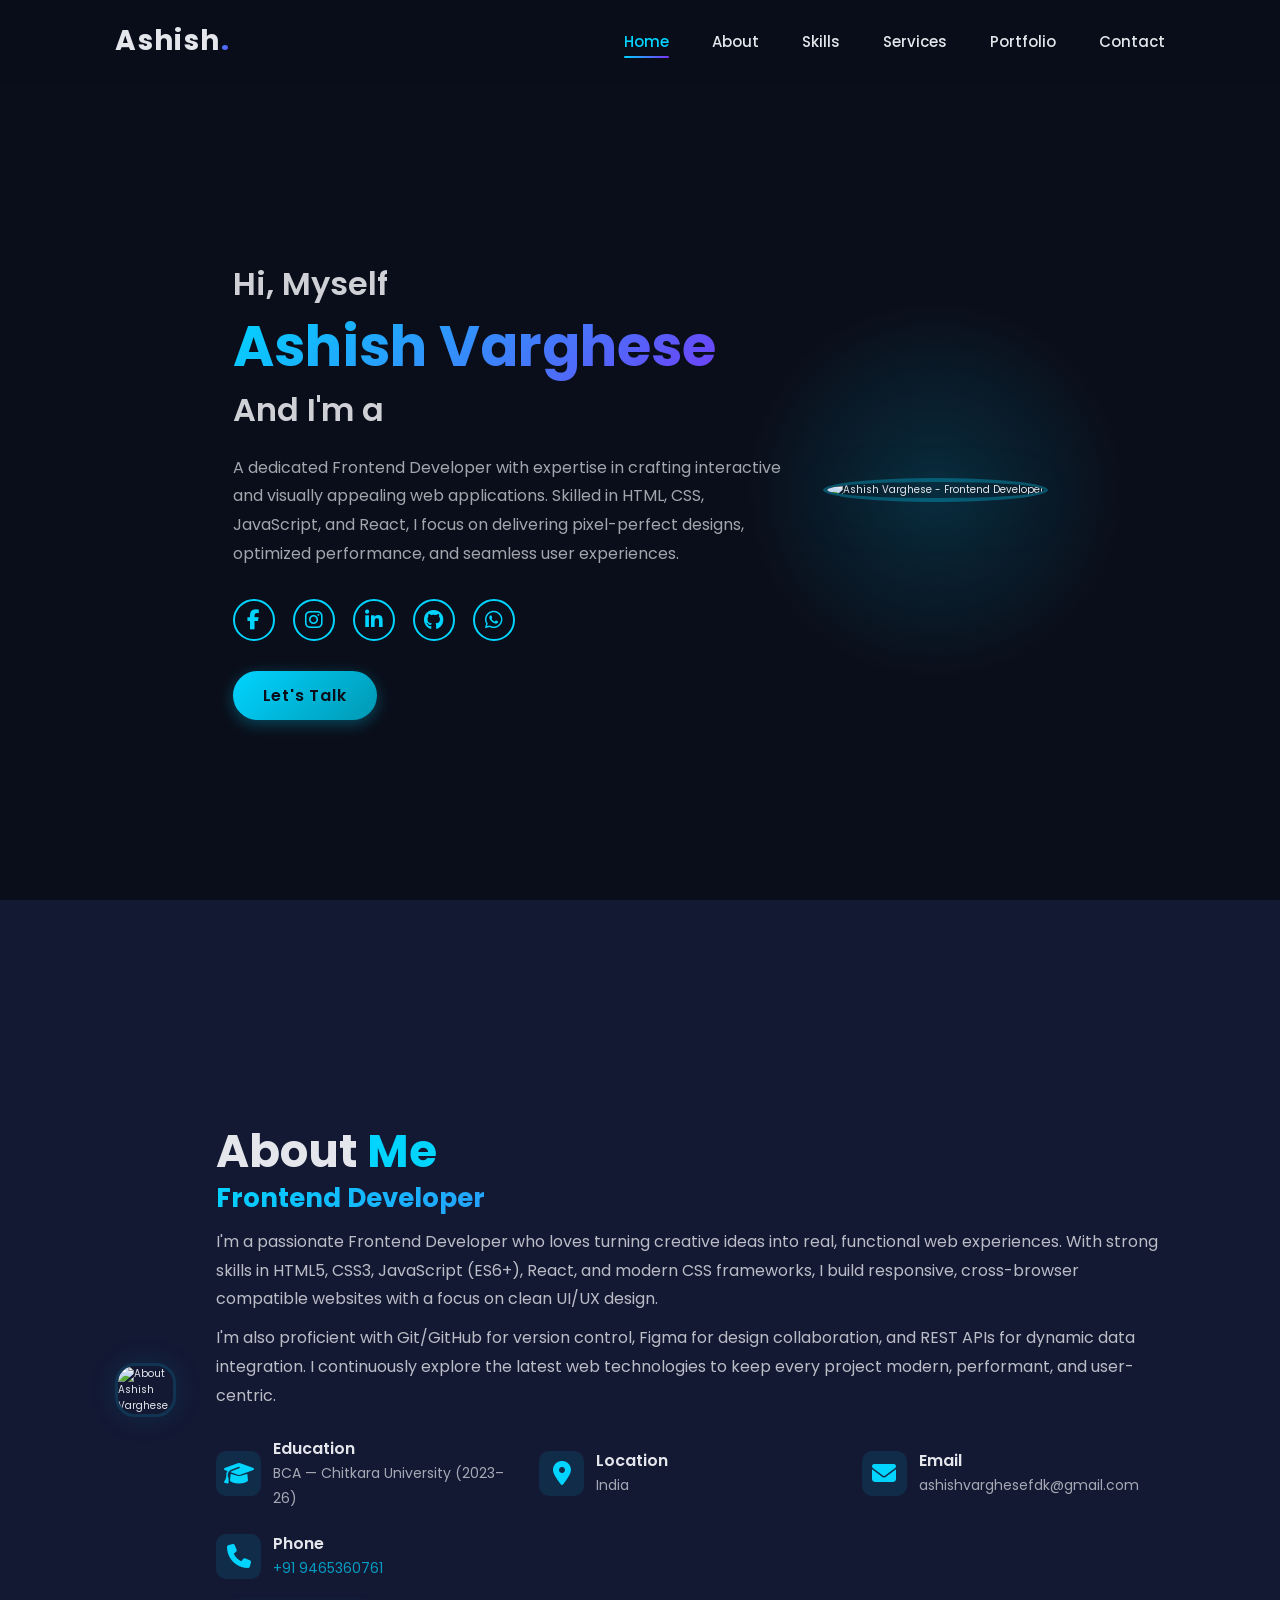
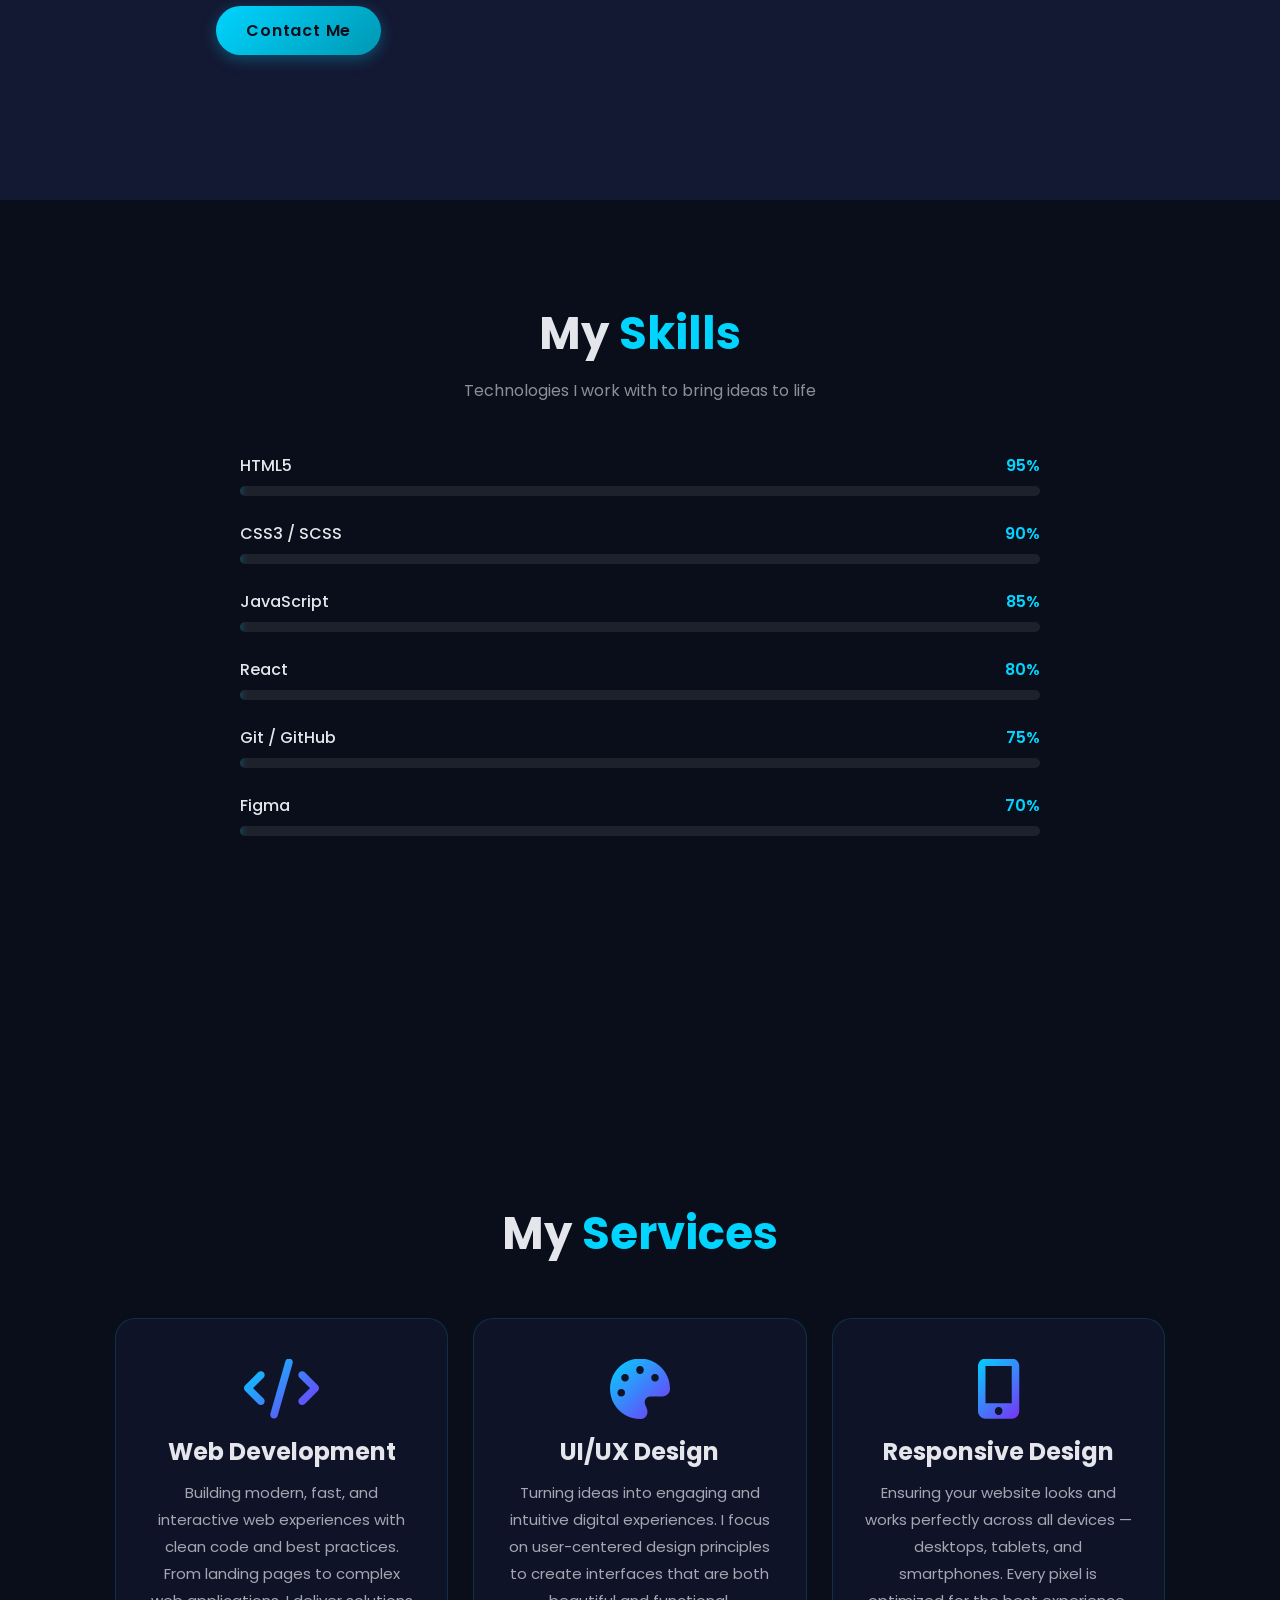
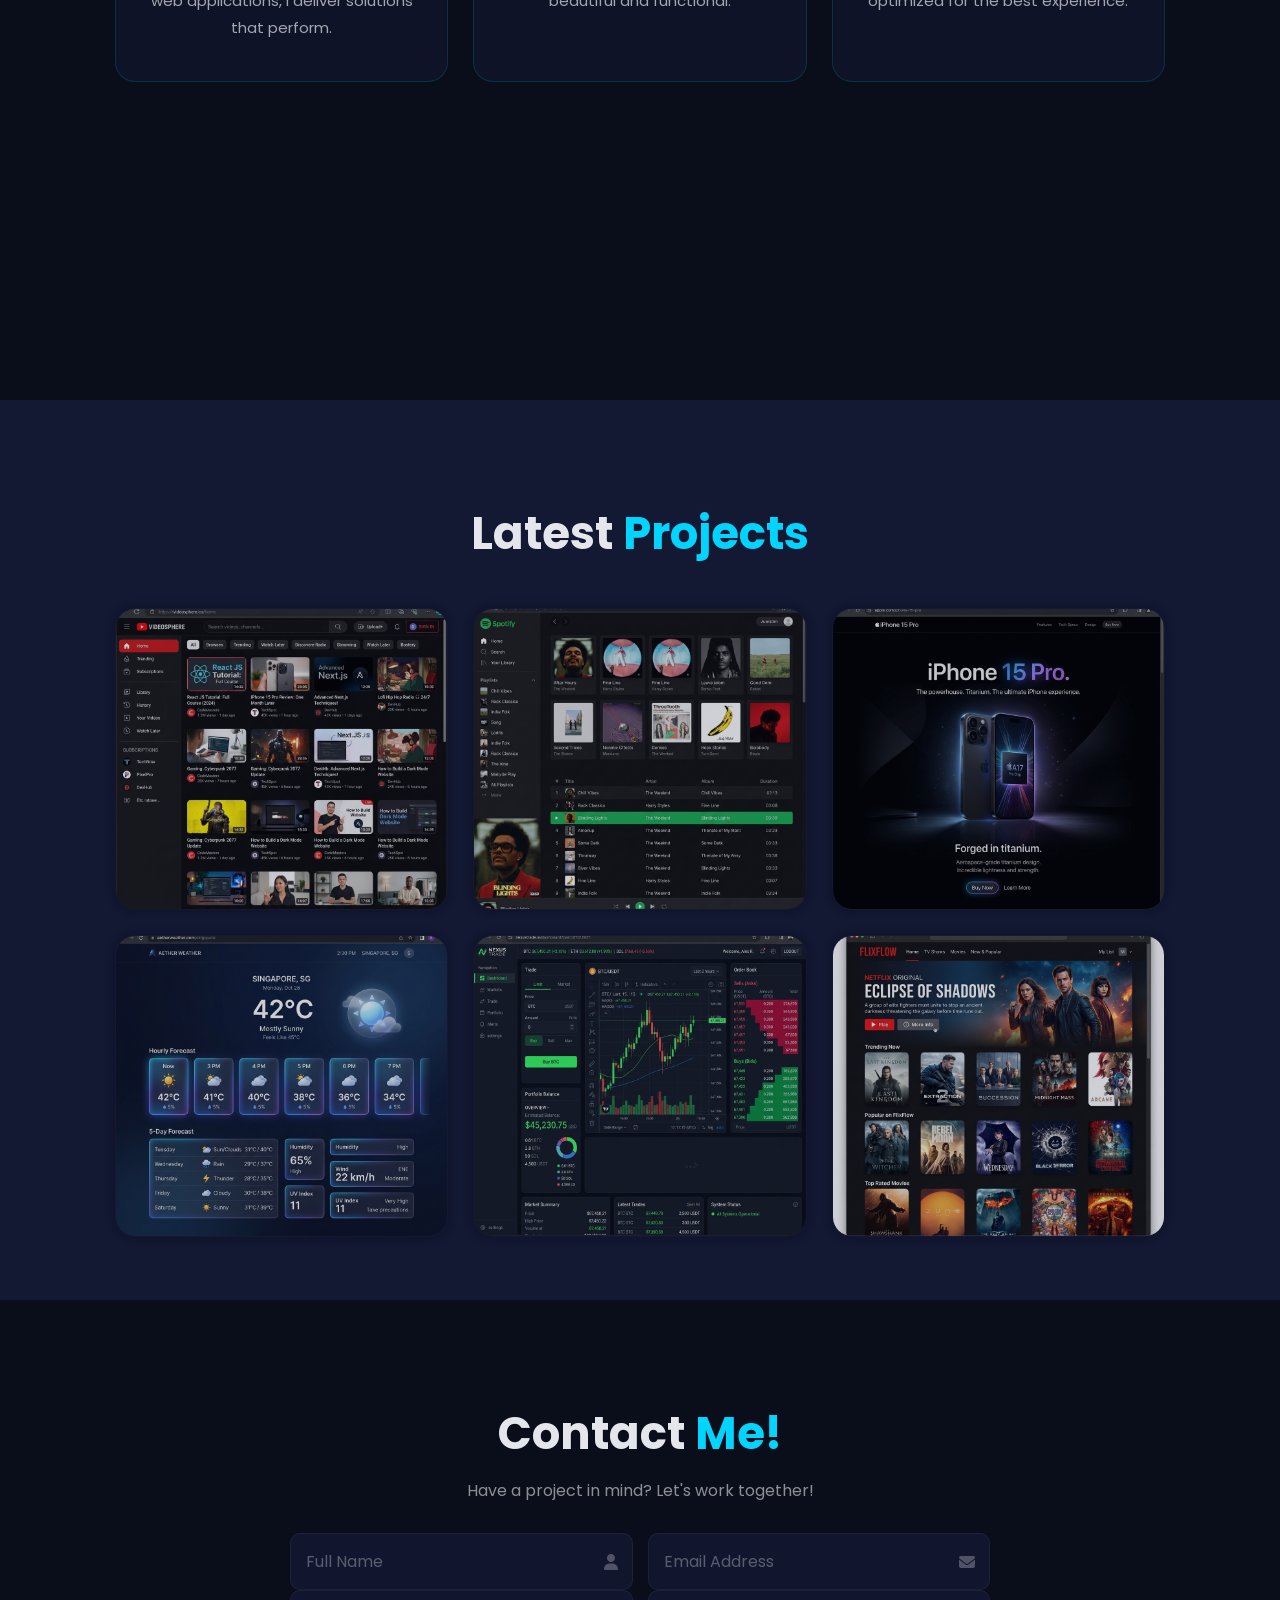
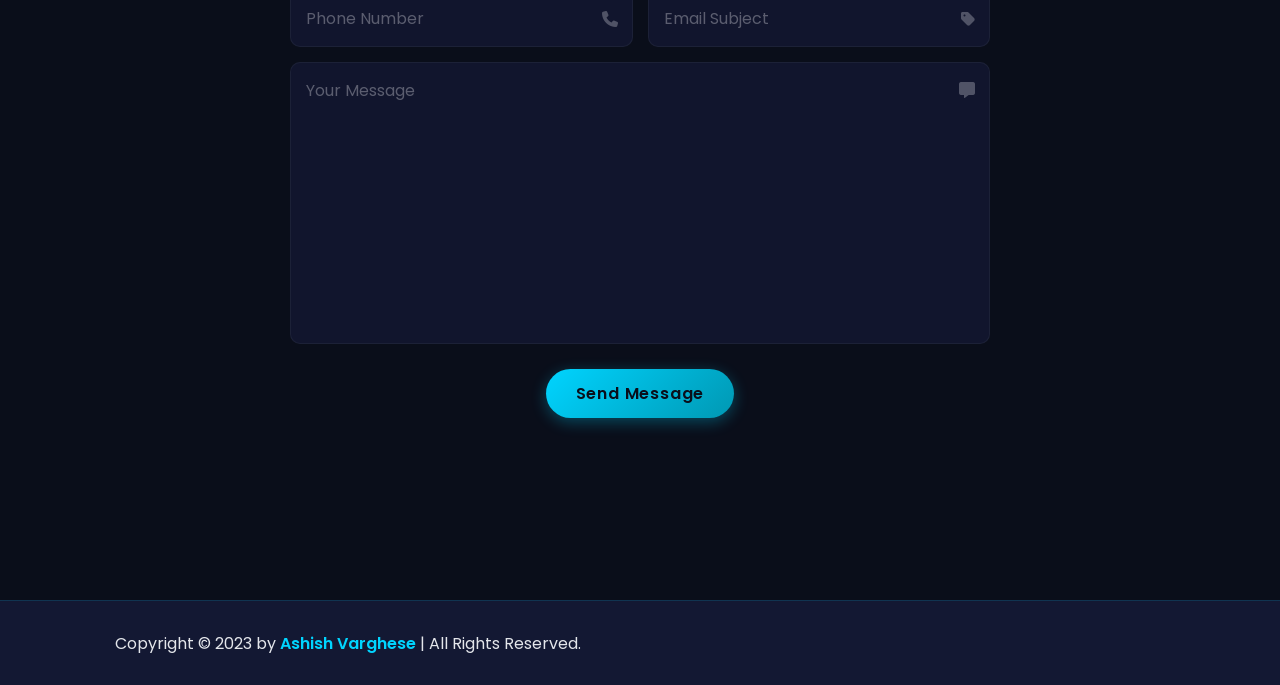
==== commit f924216c: "Replace Task Manager & Dashboard with Crypto Trading Dashboard (Binance-style) and Netflix Clone" ====
--- a/index.html
+++ b/index.html
@@ -244,20 +244,20 @@
                 </div>
 
                 <div class="portfolio-box">
-                    <img src="img/5.jpg" alt="Task Management App Project">
-                    <div class="portfolio-layer">
-                        <h4>Task Manager</h4>
-                        <p>A Kanban-style task manager with drag-and-drop, priority badges, team assignments, and real-time column updates.</p>
-                        <a href="projects/task-manager.html" target="_blank" aria-label="View Task Manager project"><i class="fa-solid fa-up-right-from-square"></i></a>
-                    </div>
-                </div>
-
-                <div class="portfolio-box">
-                    <img src="img/2.jpg" alt="Analytics Dashboard Project">
-                    <div class="portfolio-layer">
-                        <h4>Analytics Dashboard</h4>
-                        <p>An interactive analytics dashboard with animated counters, bar charts, donut charts, and a real-time transactions table.</p>
-                        <a href="projects/dashboard.html" target="_blank" aria-label="View Dashboard project"><i class="fa-solid fa-up-right-from-square"></i></a>
+                    <img src="img/trading.png" alt="Crypto Trading Dashboard Project">
+                    <div class="portfolio-layer">
+                        <h4>Crypto Trading Dashboard</h4>
+                        <p>A Binance-style crypto trading platform with live price updates, candlestick charts, order book, buy/sell forms, and portfolio tracking for 10+ coins.</p>
+                        <a href="projects/trading.html" target="_blank" aria-label="View Trading Dashboard project"><i class="fa-solid fa-up-right-from-square"></i></a>
+                    </div>
+                </div>
+
+                <div class="portfolio-box">
+                    <img src="img/netflix.png" alt="Netflix Clone Project">
+                    <div class="portfolio-layer">
+                        <h4>Netflix Clone</h4>
+                        <p>A pixel-perfect Netflix clone with hero banner, categorized content rows, Top 10 rankings, movie detail modals, and smooth hover animations.</p>
+                        <a href="projects/netflix.html" target="_blank" aria-label="View Netflix Clone project"><i class="fa-solid fa-up-right-from-square"></i></a>
                     </div>
                 </div>
             </div>
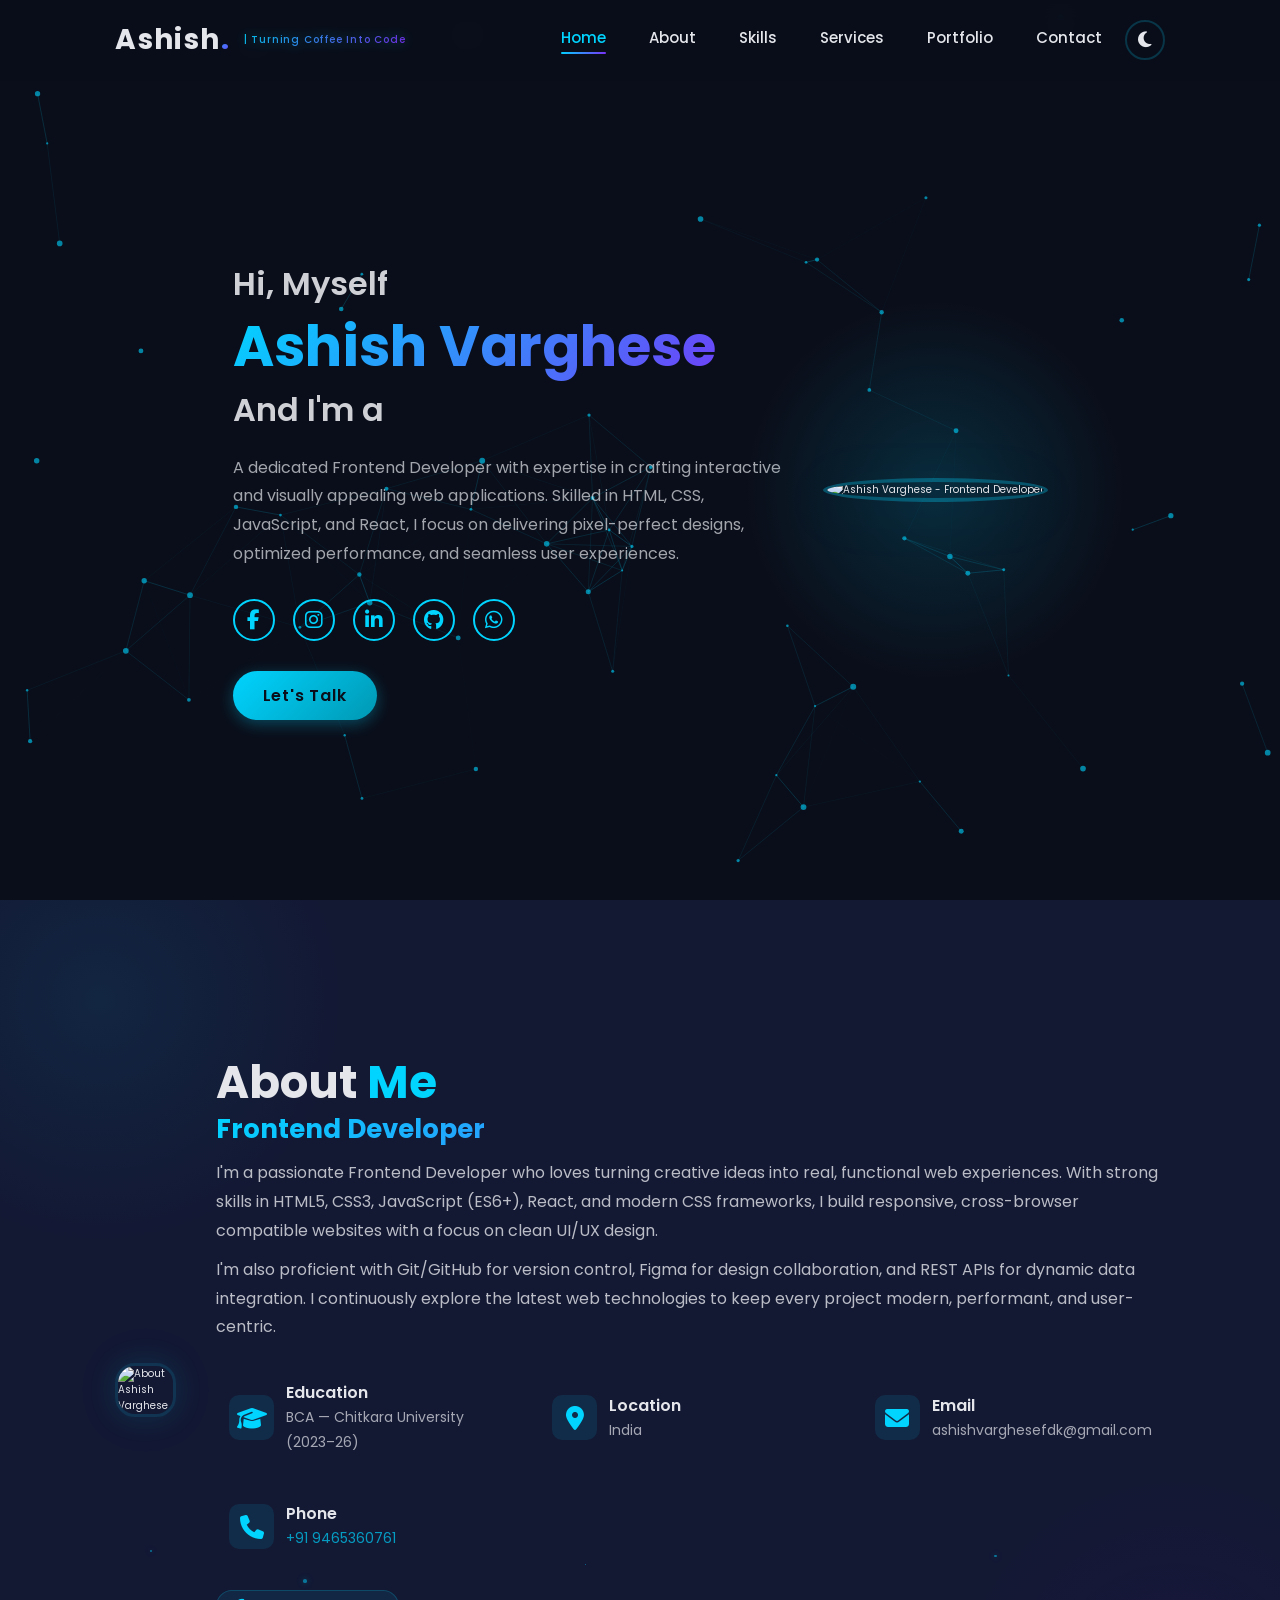
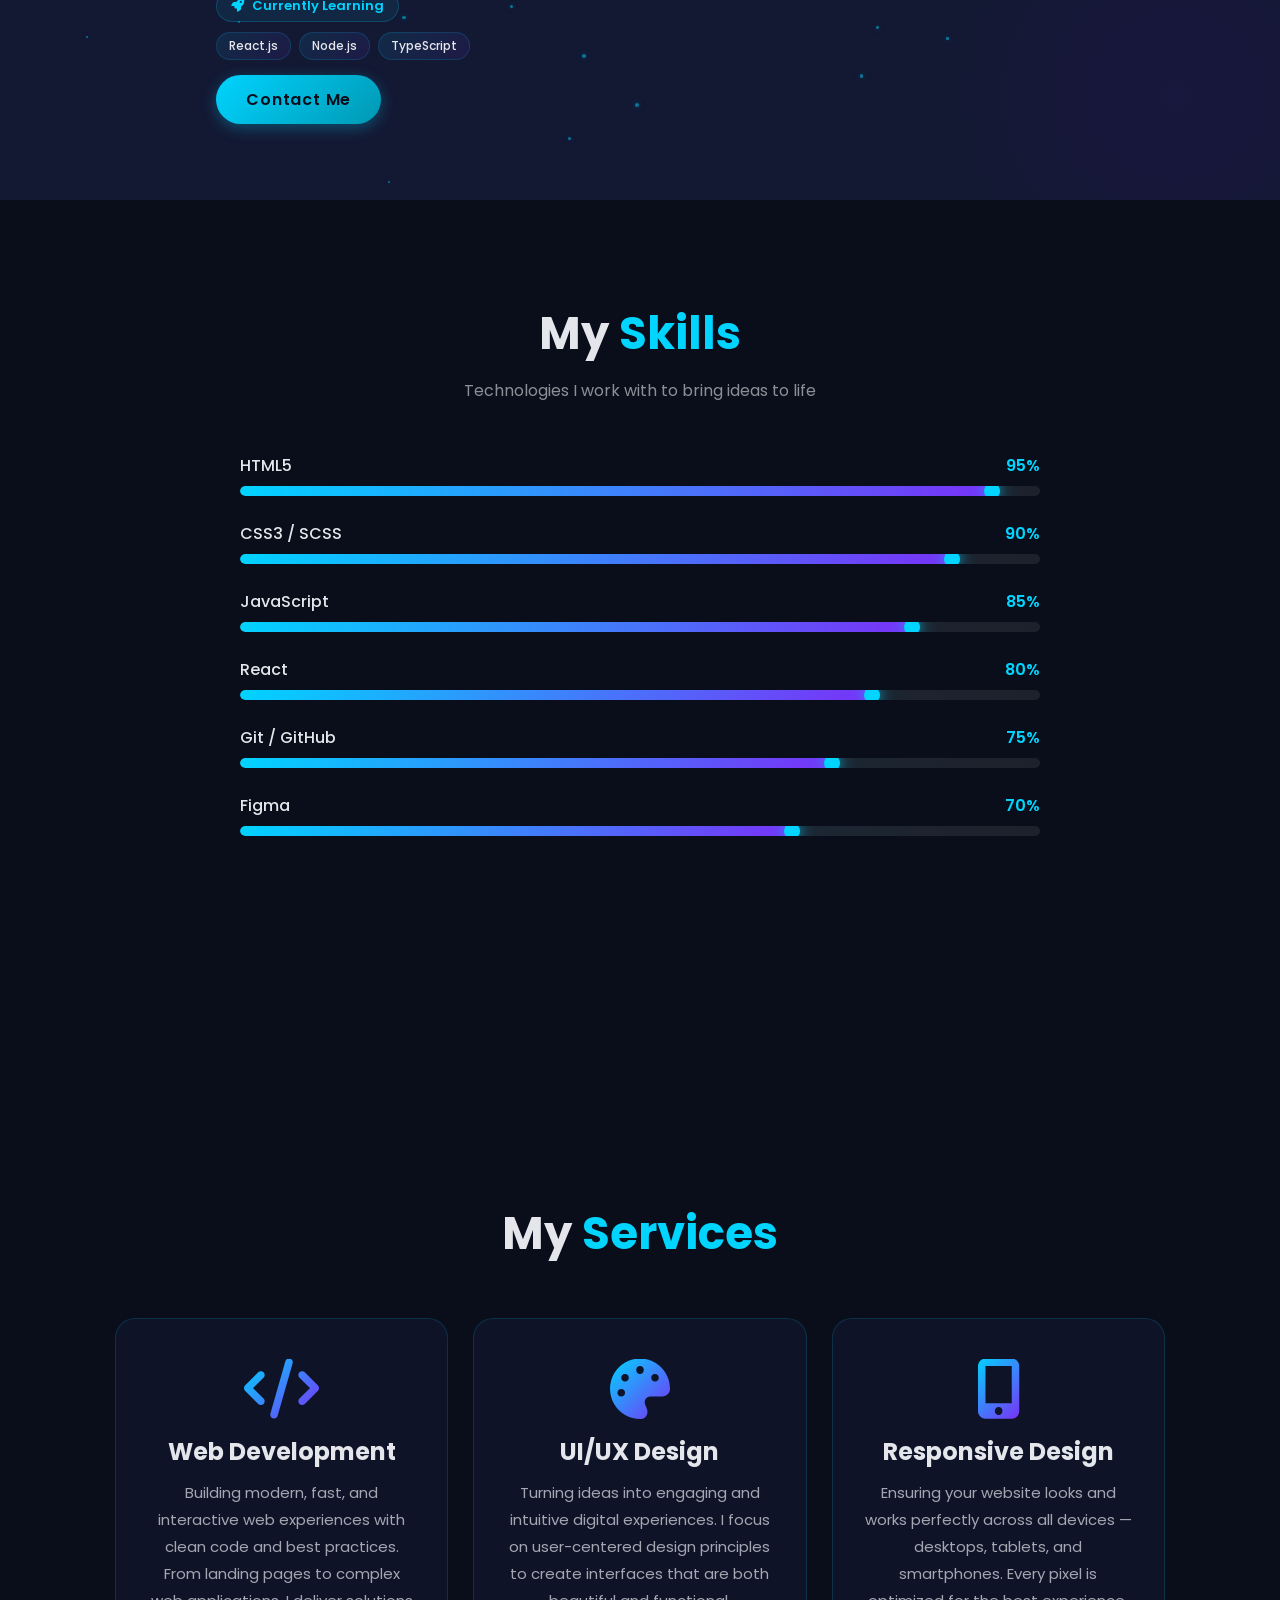
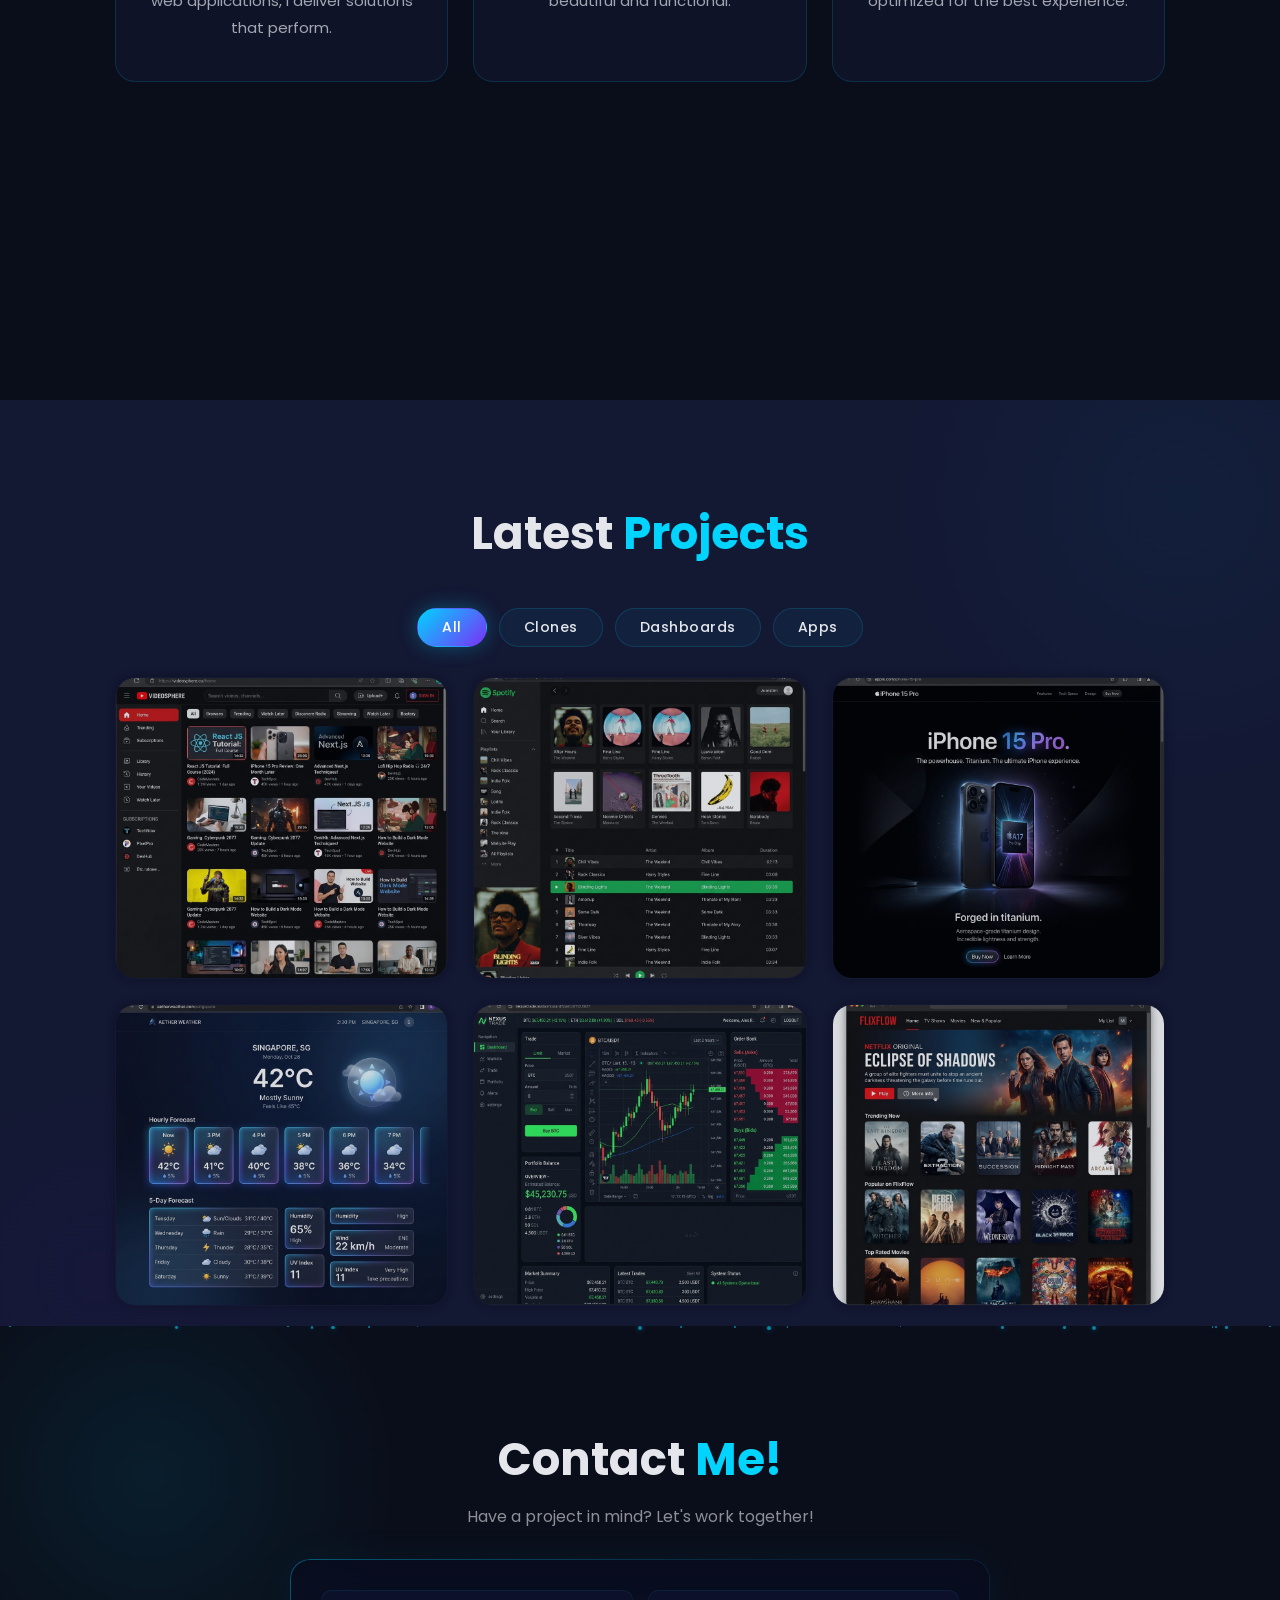
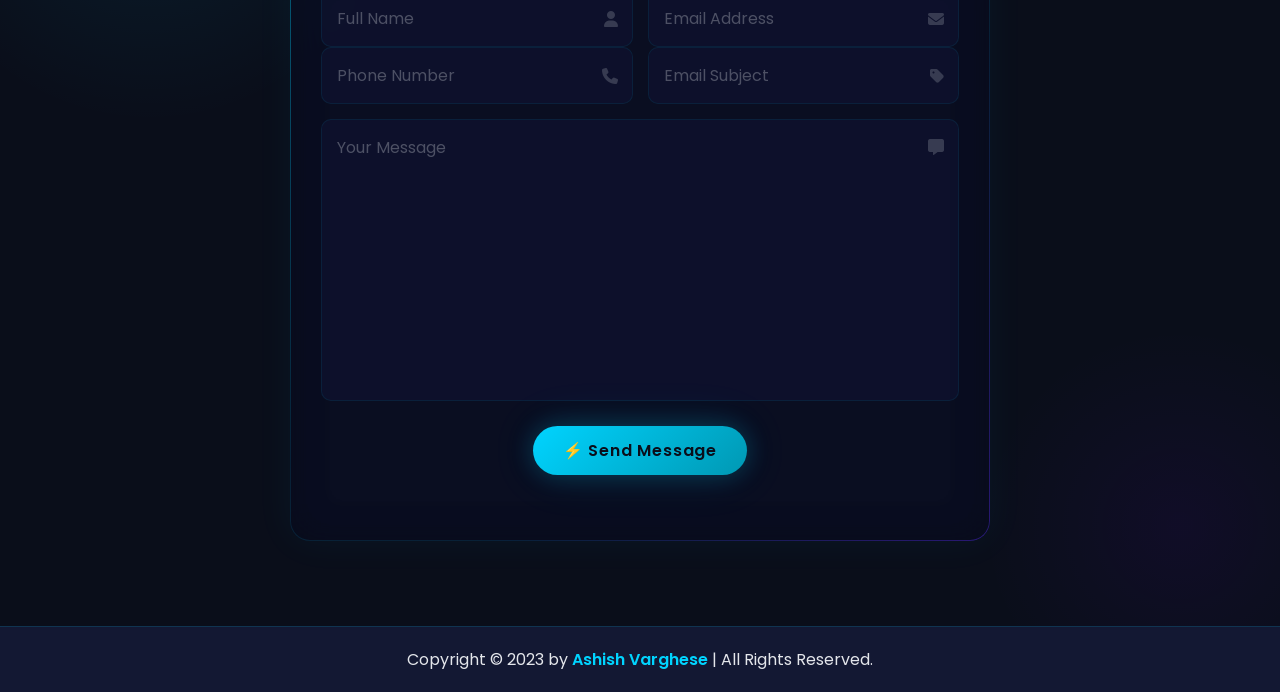
==== commit 1cd2f1b6: "Remove custom cursor, move theme toggle into navbar (right side on desktop, inside dropdown on mobil" ====
--- a/index.html
+++ b/index.html
@@ -9,6 +9,18 @@
         <meta name="keywords" content="Ashish Varghese, Frontend Developer, Web Designer, Portfolio, HTML, CSS, JavaScript, React">
         <meta name="author" content="Ashish Varghese">
 
+        <!-- Favicon -->
+        <link rel="icon" type="image/png" href="img/favicon.png">
+        <link rel="apple-touch-icon" href="img/favicon.png">
+
+        <!-- Open Graph -->
+        <meta property="og:title" content="Ashish Varghese | Frontend Developer Portfolio">
+        <meta property="og:description" content="Explore the portfolio of Ashish Varghese — Frontend Developer & Web Designer. View projects, skills, and get in touch.">
+        <meta property="og:image" content="https://itzashishvarghese.github.io/my-portfolio23/img/favicon.png">
+        <meta property="og:url" content="https://itzashishvarghese.github.io/my-portfolio23/">
+        <meta property="og:type" content="website">
+        <meta name="twitter:card" content="summary_large_image">
+
         <!--  FONT AWESOME  -->
         <link rel="stylesheet" href="https://cdnjs.cloudflare.com/ajax/libs/font-awesome/6.5.1/css/all.min.css" integrity="sha512-DTOQO9RWCH3ppGqcWaEA1BIZOC6xxalwEsw9c2QQeAIftl+Vegovlnee1c9QX4TctnWMn13TZye+giMm8e2LwA==" crossorigin="anonymous" referrerpolicy="no-referrer" />
 
@@ -16,9 +28,21 @@
         <link rel="stylesheet" href="Style/styles.css">
     </head>
     <body>
+        <!-- Preloader -->
+        <div class="preloader" id="preloader">
+            <div class="preloader-inner">
+                <div class="preloader-ring"></div>
+                <div class="preloader-text">AV</div>
+            </div>
+            <p class="preloader-tagline">Loading Experience...</p>
+        </div>
+
+        <!-- Scroll Progress Bar -->
+        <div class="scroll-progress" id="scrollProgress"></div>
+
         <!--  header design  -->
         <header class="header" id="header">
-            <a href="#home" class="logo">Ashish<span>.</span></a>
+            <a href="#home" class="logo">Ashish<span>.</span><span class="logo-tagline">&nbsp;| Turning Coffee Into Code</span></a>
 
             <i class="fa-solid fa-bars" id="menu-icon"></i>
 
@@ -29,6 +53,9 @@
                 <a href="#services">Services</a>
                 <a href="#portfolio">Portfolio</a>
                 <a href="#contact">Contact</a>
+                <button class="theme-toggle" id="themeToggle" aria-label="Toggle dark/light mode">
+                    <i class="fa-solid fa-moon" id="themeIcon"></i>
+                </button>
             </nav>
         </header>
 
@@ -65,8 +92,9 @@
             </div>
         </section>
 
-        <!--  about section design  -->
         <section class="about" id="about">
+            <div class="about-lightning" id="aboutLightning"></div>
+            <div class="about-particles" id="aboutParticles"></div>
             <div class="about-img">
                 <img src="img/picofme (2).png" alt="About Ashish Varghese">
             </div>
@@ -106,9 +134,52 @@
                         </div>
                     </div>
                 </div>
+                <div class="currently-learning">
+                    <span class="learning-badge">
+                        <i class="fa-solid fa-rocket"></i> Currently Learning
+                    </span>
+                    <div class="learning-tags">
+                        <span class="learn-tag">React.js</span>
+                        <span class="learn-tag">Node.js</span>
+                        <span class="learn-tag">TypeScript</span>
+                    </div>
+                </div>
                 <a href="#contact" class="btn">Contact Me</a>
             </div>
         </section>
+
+        <script>
+        // About lightning bolts
+        (function(){
+            const lc = document.getElementById('aboutLightning');
+            if(!lc) return;
+            for(let i = 0; i < 6; i++){
+                const b = document.createElement('div');
+                b.className = 'bolt';
+                b.style.left = (10 + Math.random() * 80) + '%';
+                b.style.animationDuration = (3 + Math.random() * 5) + 's';
+                b.style.animationDelay = (Math.random() * 6) + 's';
+                b.style.height = (40 + Math.random() * 60) + 'px';
+                lc.appendChild(b);
+            }
+        })();
+        // About particles
+        (function(){
+            const pc = document.getElementById('aboutParticles');
+            if(!pc) return;
+            for(let i = 0; i < 15; i++){
+                const p = document.createElement('div');
+                p.className = 'about-particle';
+                p.style.left = Math.random() * 100 + '%';
+                p.style.bottom = Math.random() * 30 + '%';
+                p.style.animationDuration = (4 + Math.random() * 6) + 's';
+                p.style.animationDelay = (Math.random() * 8) + 's';
+                p.style.width = (1 + Math.random() * 3) + 'px';
+                p.style.height = p.style.width;
+                pc.appendChild(p);
+            }
+        })();
+        </script>
 
         <!--  skills section design  -->
         <section class="skills" id="skills">
@@ -206,8 +277,14 @@
         <!--  portfolio section design  -->
         <section class="portfolio" id="portfolio">
             <h2 class="heading">Latest <span>Projects</span></h2>
+            <div class="portfolio-filters">
+                <button class="filter-btn active" data-filter="all">All</button>
+                <button class="filter-btn" data-filter="clone">Clones</button>
+                <button class="filter-btn" data-filter="dashboard">Dashboards</button>
+                <button class="filter-btn" data-filter="app">Apps</button>
+            </div>
             <div class="portfolio-container">
-                <div class="portfolio-box">
+                <div class="portfolio-box" data-category="clone">
                     <img src="img/youtube.png" alt="YouTube Clone Project">
                     <div class="portfolio-layer">
                         <h4>YouTube Clone</h4>
@@ -216,7 +293,7 @@
                     </div>
                 </div>
 
-                <div class="portfolio-box">
+                <div class="portfolio-box" data-category="clone">
                     <img src="img/spotify.png" alt="Spotify Clone Project">
                     <div class="portfolio-layer">
                         <h4>Spotify Clone</h4>
@@ -225,7 +302,7 @@
                     </div>
                 </div>
 
-                <div class="portfolio-box">
+                <div class="portfolio-box" data-category="clone">
                     <img src="img/iphone.png" alt="iPhone Clone Project">
                     <div class="portfolio-layer">
                         <h4>iPhone 15 Pro Landing Page</h4>
@@ -234,7 +311,7 @@
                     </div>
                 </div>
 
-                <div class="portfolio-box">
+                <div class="portfolio-box" data-category="app">
                     <img src="img/weather.png" alt="Weather Application Project">
                     <div class="portfolio-layer">
                         <h4>Weather App</h4>
@@ -243,7 +320,7 @@
                     </div>
                 </div>
 
-                <div class="portfolio-box">
+                <div class="portfolio-box" data-category="dashboard">
                     <img src="img/trading.png" alt="Crypto Trading Dashboard Project">
                     <div class="portfolio-layer">
                         <h4>Crypto Trading Dashboard</h4>
@@ -252,7 +329,7 @@
                     </div>
                 </div>
 
-                <div class="portfolio-box">
+                <div class="portfolio-box" data-category="clone">
                     <img src="img/netflix.png" alt="Netflix Clone Project">
                     <div class="portfolio-layer">
                         <h4>Netflix Clone</h4>
@@ -265,6 +342,7 @@
 
         <!--  contact section design  -->
         <section class="contact" id="contact">
+            <div class="contact-particles" id="contactParticles"></div>
             <h2 class="heading">Contact <span>Me!</span></h2>
             <p class="contact-subtitle">Have a project in mind? Let's work together!</p>
 
@@ -295,10 +373,28 @@
                     <textarea name="message" id="message-input" cols="30" rows="10" placeholder="Your Message" required></textarea>
                     <i class="fa-solid fa-message"></i>
                 </div>
-                <input type="submit" value="Send Message" class="btn" id="submit-btn">
+                <input type="submit" value="⚡ Send Message" class="btn" id="submit-btn">
                 <div class="form-message" id="form-message"></div>
             </form>
         </section>
+
+        <script>
+        // Contact particles
+        (function(){
+            const container = document.getElementById('contactParticles');
+            if(!container) return;
+            for(let i = 0; i < 20; i++){
+                const p = document.createElement('div');
+                p.className = 'c-particle';
+                p.style.left = Math.random() * 100 + '%';
+                p.style.animationDuration = (Math.random() * 6 + 4) + 's';
+                p.style.animationDelay = (Math.random() * 8) + 's';
+                p.style.width = (Math.random() * 3 + 1) + 'px';
+                p.style.height = p.style.width;
+                container.appendChild(p);
+            }
+        })();
+        </script>
 
         <!--  footer design  -->
         <footer class="footer">
--- a/Style/styles.css
+++ b/Style/styles.css
@@ -12,6 +12,262 @@
     font-family: 'Poppins', sans-serif;
 }
 
+/* ==================== PRELOADER ==================== */
+.preloader {
+    position: fixed;
+    inset: 0;
+    z-index: 99999;
+    background: #0a0e1a;
+    display: flex;
+    flex-direction: column;
+    align-items: center;
+    justify-content: center;
+    gap: 2rem;
+    transition: opacity 0.6s ease, visibility 0.6s ease;
+}
+
+.preloader.fade-out {
+    opacity: 0;
+    visibility: hidden;
+}
+
+.preloader-inner {
+    position: relative;
+    width: 100px;
+    height: 100px;
+    display: flex;
+    align-items: center;
+    justify-content: center;
+}
+
+.preloader-ring {
+    position: absolute;
+    inset: 0;
+    border: 3px solid transparent;
+    border-top-color: #00d4ff;
+    border-right-color: #7b2ff7;
+    border-radius: 50%;
+    animation: preloaderSpin 1.2s cubic-bezier(0.5, 0, 0.5, 1) infinite;
+}
+
+.preloader-ring::before {
+    content: '';
+    position: absolute;
+    inset: 6px;
+    border: 2px solid transparent;
+    border-bottom-color: #00d4ff;
+    border-left-color: #7b2ff7;
+    border-radius: 50%;
+    animation: preloaderSpin 0.8s cubic-bezier(0.5, 0, 0.5, 1) infinite reverse;
+}
+
+.preloader-text {
+    font-size: 2.8rem;
+    font-weight: 800;
+    background: linear-gradient(135deg, #00d4ff, #7b2ff7);
+    -webkit-background-clip: text;
+    -webkit-text-fill-color: transparent;
+    background-clip: text;
+    letter-spacing: 2px;
+    animation: preloaderPulse 1.5s ease-in-out infinite;
+}
+
+.preloader-tagline {
+    font-size: 1.2rem;
+    color: rgba(228, 230, 235, 0.5);
+    letter-spacing: 3px;
+    text-transform: uppercase;
+    animation: preloaderPulse 1.5s ease-in-out infinite 0.3s;
+}
+
+@keyframes preloaderSpin {
+    to { transform: rotate(360deg); }
+}
+
+@keyframes preloaderPulse {
+    0%, 100% { opacity: 0.5; transform: scale(1); }
+    50% { opacity: 1; transform: scale(1.05); }
+}
+
+
+
+/* ==================== SCROLL PROGRESS ==================== */
+.scroll-progress {
+    position: fixed;
+    top: 0;
+    left: 0;
+    height: 3px;
+    width: 0%;
+    background: linear-gradient(90deg, #00d4ff, #7b2ff7);
+    z-index: 99999;
+    transition: width 0.05s linear;
+    box-shadow: 0 0 10px rgba(0, 212, 255, 0.5);
+}
+
+/* ==================== THEME TOGGLE ==================== */
+.theme-toggle {
+    background: none;
+    border: 2px solid rgba(0, 212, 255, 0.2);
+    color: var(--text-color);
+    font-size: 1.8rem;
+    cursor: pointer;
+    width: 4rem;
+    height: 4rem;
+    border-radius: 50%;
+    display: inline-flex;
+    align-items: center;
+    justify-content: center;
+    transition: all 0.3s ease;
+    position: relative;
+    overflow: hidden;
+    margin-left: 2rem;
+    vertical-align: middle;
+}
+
+.theme-toggle:hover {
+    border-color: var(--main-color);
+    box-shadow: 0 0 15px rgba(0, 212, 255, 0.3);
+    transform: rotate(20deg);
+}
+
+.theme-toggle i {
+    transition: transform 0.5s ease;
+}
+
+/* Light theme */
+body.light-mode {
+    --bg-color: #f0f2f5;
+    --snd-bg-color: #ffffff;
+    --text-color: #1a1a2e;
+    --glass-bg: rgba(255, 255, 255, 0.7);
+    --glass-border: rgba(0, 212, 255, 0.2);
+}
+
+body.light-mode .header {
+    background: rgba(240, 242, 245, 0.85);
+}
+
+body.light-mode .header.sticky {
+    background: rgba(240, 242, 245, 0.95);
+}
+
+body.light-mode .preloader {
+    background: #f0f2f5;
+}
+
+body.light-mode .preloader-tagline {
+    color: rgba(26, 26, 46, 0.5);
+}
+
+/* ==================== PORTFOLIO FILTERS ==================== */
+.portfolio-filters {
+    display: flex;
+    justify-content: center;
+    gap: 1.2rem;
+    margin-bottom: 3rem;
+    flex-wrap: wrap;
+}
+
+.filter-btn {
+    padding: 0.8rem 2.4rem;
+    background: rgba(0, 212, 255, 0.05);
+    border: 1.5px solid rgba(0, 212, 255, 0.15);
+    color: var(--text-color);
+    border-radius: 3rem;
+    font-size: 1.4rem;
+    font-family: 'Poppins', sans-serif;
+    font-weight: 500;
+    cursor: pointer;
+    transition: all 0.3s ease;
+    letter-spacing: 0.5px;
+}
+
+.filter-btn:hover {
+    border-color: var(--main-color);
+    box-shadow: 0 0 15px rgba(0, 212, 255, 0.2);
+}
+
+.filter-btn.active {
+    background: var(--gradient-1);
+    color: #fff;
+    border-color: transparent;
+    box-shadow: 0 0 20px rgba(0, 212, 255, 0.3);
+}
+
+.portfolio-box {
+    transition: all 0.4s ease, opacity 0.4s ease, transform 0.4s ease;
+}
+
+.portfolio-box.hidden {
+    opacity: 0;
+    transform: scale(0.8);
+    position: absolute;
+    pointer-events: none;
+}
+
+/* ==================== CURRENTLY LEARNING ==================== */
+.currently-learning {
+    margin-top: 2rem;
+    margin-bottom: 1.5rem;
+    display: flex;
+    flex-direction: column;
+    gap: 1rem;
+}
+
+.learning-badge {
+    display: inline-flex;
+    align-items: center;
+    gap: 0.8rem;
+    font-size: 1.3rem;
+    font-weight: 600;
+    color: #00d4ff;
+    padding: 0.5rem 1.4rem;
+    background: rgba(0, 212, 255, 0.08);
+    border: 1px solid rgba(0, 212, 255, 0.2);
+    border-radius: 2rem;
+    width: fit-content;
+    animation: learnPulse 2s ease-in-out infinite;
+}
+
+.learning-badge i {
+    animation: rocketBounce 2s ease-in-out infinite;
+}
+
+@keyframes learnPulse {
+    0%, 100% { box-shadow: 0 0 0 0 rgba(0, 212, 255, 0.2); }
+    50% { box-shadow: 0 0 15px 2px rgba(0, 212, 255, 0.15); }
+}
+
+@keyframes rocketBounce {
+    0%, 100% { transform: translateY(0); }
+    50% { transform: translateY(-3px); }
+}
+
+.learning-tags {
+    display: flex;
+    gap: 0.8rem;
+    flex-wrap: wrap;
+}
+
+.learn-tag {
+    padding: 0.4rem 1.2rem;
+    background: linear-gradient(135deg, rgba(0, 212, 255, 0.1), rgba(123, 47, 247, 0.1));
+    border: 1px solid rgba(0, 212, 255, 0.15);
+    border-radius: 2rem;
+    font-size: 1.2rem;
+    font-weight: 500;
+    color: var(--text-color);
+    transition: all 0.3s ease;
+}
+
+.learn-tag:hover {
+    border-color: var(--main-color);
+    box-shadow: 0 0 12px rgba(0, 212, 255, 0.2);
+    transform: translateY(-2px);
+}
+
+
+
 :root {
     --bg-color: #0a0e1a;
     --snd-bg-color: #131833;
@@ -70,6 +326,11 @@
     font-weight: 700;
     cursor: pointer;
     letter-spacing: 0.05em;
+    display: flex;
+    align-items: center;
+    gap: 0;
+    flex-wrap: wrap;
+    line-height: 1.2;
 }
 
 .logo span {
@@ -77,6 +338,28 @@
     -webkit-background-clip: text;
     -webkit-text-fill-color: transparent;
     background-clip: text;
+}
+
+.logo-tagline {
+    font-size: 1rem;
+    font-weight: 500;
+    letter-spacing: 0.08em;
+    margin-left: 1rem;
+    white-space: nowrap;
+    background: linear-gradient(90deg, rgba(0,212,255,0.5), rgba(0,212,255,1), rgba(120,0,255,0.8), rgba(0,212,255,0.5));
+    background-size: 300% auto;
+    -webkit-background-clip: text;
+    -webkit-text-fill-color: transparent;
+    background-clip: text;
+    animation: taglineGlow 4s linear infinite;
+    text-shadow: none;
+    opacity: 0.9;
+    filter: drop-shadow(0 0 6px rgba(0,212,255,0.4));
+}
+
+@keyframes taglineGlow {
+    0% { background-position: 0% center; }
+    100% { background-position: 300% center; }
 }
 
 .navbar a {
@@ -253,19 +536,130 @@
     align-items: center;
     gap: 4rem;
     background: var(--snd-bg-color);
+    position: relative;
+    overflow: hidden;
+}
+
+/* Glow orbs */
+.about::before {
+    content: '';
+    position: absolute;
+    width: 500px;
+    height: 500px;
+    background: radial-gradient(circle, rgba(0, 212, 255, 0.07), transparent 70%);
+    top: -150px;
+    left: -150px;
+    animation: aboutOrb1 9s ease-in-out infinite;
+    pointer-events: none;
+}
+
+.about::after {
+    content: '';
+    position: absolute;
+    width: 450px;
+    height: 450px;
+    background: radial-gradient(circle, rgba(120, 0, 255, 0.05), transparent 70%);
+    bottom: -120px;
+    right: -120px;
+    animation: aboutOrb2 11s ease-in-out infinite;
+    pointer-events: none;
+}
+
+@keyframes aboutOrb1 {
+    0%, 100% { transform: translate(0, 0) scale(1); }
+    33% { transform: translate(60px, 40px) scale(1.15); }
+    66% { transform: translate(20px, -30px) scale(0.95); }
+}
+
+@keyframes aboutOrb2 {
+    0%, 100% { transform: translate(0, 0) scale(1); }
+    33% { transform: translate(-50px, -30px) scale(1.1); }
+    66% { transform: translate(30px, 20px) scale(0.9); }
+}
+
+/* Lightning line */
+.about-lightning {
+    position: absolute;
+    top: 0;
+    left: 0;
+    width: 100%;
+    height: 100%;
+    pointer-events: none;
+    z-index: 0;
+    overflow: hidden;
+}
+
+.about-lightning .bolt {
+    position: absolute;
+    width: 2px;
+    height: 80px;
+    background: linear-gradient(to bottom, transparent, rgba(0, 212, 255, 0.6), transparent);
+    border-radius: 2px;
+    filter: blur(1px);
+    animation: boltFall linear infinite;
+    opacity: 0;
+}
+
+@keyframes boltFall {
+    0% { transform: translateY(-100px) scaleY(0); opacity: 0; }
+    5% { opacity: 0.8; transform: translateY(-80px) scaleY(1); }
+    40% { opacity: 0.6; }
+    100% { transform: translateY(calc(100vh)) scaleY(1); opacity: 0; }
+}
+
+/* Floating particles */
+.about-particles {
+    position: absolute;
+    inset: 0;
+    pointer-events: none;
+    z-index: 0;
+    overflow: hidden;
+}
+
+.about-particle {
+    position: absolute;
+    width: 2px;
+    height: 2px;
+    background: rgba(0, 212, 255, 0.5);
+    border-radius: 50%;
+    box-shadow: 0 0 6px rgba(0, 212, 255, 0.3), 0 0 12px rgba(0, 212, 255, 0.15);
+    animation: aboutParticle linear infinite;
+}
+
+@keyframes aboutParticle {
+    0% { transform: translateY(0) translateX(0) scale(0); opacity: 0; }
+    10% { opacity: 1; transform: scale(1); }
+    50% { transform: translateY(-100px) translateX(20px) scale(1); opacity: 0.7; }
+    100% { transform: translateY(-200px) translateX(-10px) scale(0); opacity: 0; }
+}
+
+.about-img {
+    position: relative;
+    z-index: 2;
 }
 
 .about-img img {
     width: 35vw;
     border-radius: 2rem;
-    border: 3px solid var(--glass-border);
-    box-shadow: 0 0 30px rgba(0, 212, 255, 0.1);
+    border: 3px solid rgba(0, 212, 255, 0.15);
+    box-shadow: 0 0 30px rgba(0, 212, 255, 0.1), 0 0 60px rgba(0, 212, 255, 0.05);
     transition: all 0.4s ease;
+    animation: imgGlowPulse 4s ease-in-out infinite;
+}
+
+@keyframes imgGlowPulse {
+    0%, 100% { box-shadow: 0 0 30px rgba(0, 212, 255, 0.1), 0 0 60px rgba(0, 212, 255, 0.05); }
+    50% { box-shadow: 0 0 40px rgba(0, 212, 255, 0.2), 0 0 80px rgba(0, 212, 255, 0.08); }
 }
 
 .about-img img:hover {
     border-color: var(--main-color);
-    box-shadow: 0 0 40px rgba(0, 212, 255, 0.25);
+    box-shadow: 0 0 50px rgba(0, 212, 255, 0.3), 0 0 100px rgba(0, 212, 255, 0.1);
+}
+
+.about-content {
+    position: relative;
+    z-index: 2;
 }
 
 .heading {
@@ -306,6 +700,16 @@
     align-items: center;
     gap: 1.2rem;
     flex: 1 1 25rem;
+    padding: 1.2rem;
+    border-radius: 1.2rem;
+    transition: all 0.4s ease;
+    border: 1px solid transparent;
+}
+
+.detail-item:hover {
+    background: rgba(0, 212, 255, 0.03);
+    border-color: rgba(0, 212, 255, 0.1);
+    box-shadow: 0 0 20px rgba(0, 212, 255, 0.05);
 }
 
 .detail-item i {
@@ -319,6 +723,12 @@
     background: rgba(0, 212, 255, 0.1);
     border-radius: 1rem;
     flex-shrink: 0;
+    transition: all 0.4s ease;
+}
+
+.detail-item:hover i {
+    box-shadow: 0 0 15px rgba(0, 212, 255, 0.3);
+    text-shadow: 0 0 10px rgba(0, 212, 255, 0.5);
 }
 
 .detail-item h4 {
@@ -384,6 +794,20 @@
     background: rgba(255, 255, 255, 0.08);
     border-radius: 5rem;
     overflow: hidden;
+    position: relative;
+}
+
+.skill-bar::before {
+    content: '';
+    position: absolute;
+    inset: 0;
+    background: linear-gradient(90deg, transparent, rgba(0, 212, 255, 0.05), transparent);
+    animation: skillShimmer 3s ease-in-out infinite;
+}
+
+@keyframes skillShimmer {
+    0% { transform: translateX(-100%); }
+    100% { transform: translateX(100%); }
 }
 
 .skill-per {
@@ -393,6 +817,7 @@
     border-radius: 5rem;
     transition: width 1.5s cubic-bezier(0.4, 0, 0.2, 1);
     position: relative;
+    box-shadow: 0 0 8px rgba(0, 212, 255, 0.3);
 }
 
 .skill-per.animate {
@@ -409,7 +834,13 @@
     height: 1.6rem;
     background: var(--main-color);
     border-radius: 50%;
-    box-shadow: 0 0 10px rgba(0, 212, 255, 0.5);
+    box-shadow: 0 0 15px rgba(0, 212, 255, 0.6), 0 0 30px rgba(0, 212, 255, 0.3);
+    animation: dotPulse 2s ease-in-out infinite;
+}
+
+@keyframes dotPulse {
+    0%, 100% { box-shadow: 0 0 15px rgba(0, 212, 255, 0.6), 0 0 30px rgba(0, 212, 255, 0.3); }
+    50% { box-shadow: 0 0 20px rgba(0, 212, 255, 0.8), 0 0 40px rgba(0, 212, 255, 0.4); }
 }
 
 /* ==================== SERVICES ==================== */
@@ -452,14 +883,33 @@
     transition: opacity 0.4s ease;
 }
 
+.services-container .services-box::after {
+    content: '';
+    position: absolute;
+    inset: -1px;
+    border-radius: 2rem;
+    padding: 1px;
+    background: linear-gradient(135deg, rgba(0, 212, 255, 0.4), transparent 50%, rgba(120, 0, 255, 0.3));
+    -webkit-mask: linear-gradient(#fff 0 0) content-box, linear-gradient(#fff 0 0);
+    -webkit-mask-composite: xor;
+    mask-composite: exclude;
+    pointer-events: none;
+    opacity: 0;
+    transition: opacity 0.4s ease;
+}
+
 .services-container .services-box:hover::before {
     opacity: 1;
 }
 
+.services-container .services-box:hover::after {
+    opacity: 1;
+}
+
 .services-container .services-box:hover {
-    border-color: rgba(0, 212, 255, 0.4);
-    transform: translateY(-8px);
-    box-shadow: 0 15px 40px rgba(0, 212, 255, 0.15);
+    border-color: transparent;
+    transform: translateY(-10px);
+    box-shadow: 0 20px 50px rgba(0, 212, 255, 0.12), 0 0 30px rgba(0, 212, 255, 0.06);
 }
 
 .services-box i {
@@ -469,6 +919,13 @@
     -webkit-text-fill-color: transparent;
     background-clip: text;
     margin-bottom: 1.5rem;
+    transition: all 0.4s ease;
+    position: relative;
+}
+
+.services-box:hover i {
+    filter: drop-shadow(0 0 15px rgba(0, 212, 255, 0.4));
+    transform: scale(1.1);
 }
 
 .services-box h3 {
@@ -485,10 +942,48 @@
 /* ==================== PORTFOLIO ==================== */
 .portfolio {
     background: var(--snd-bg-color);
+    position: relative;
+    overflow: hidden;
+}
+
+.portfolio::before {
+    content: '';
+    position: absolute;
+    width: 600px;
+    height: 600px;
+    background: radial-gradient(circle, rgba(0, 212, 255, 0.04), transparent 70%);
+    top: -200px;
+    right: -200px;
+    animation: portGlow 10s ease-in-out infinite;
+    pointer-events: none;
+}
+
+.portfolio::after {
+    content: '';
+    position: absolute;
+    width: 400px;
+    height: 400px;
+    background: radial-gradient(circle, rgba(120, 0, 255, 0.03), transparent 70%);
+    bottom: -150px;
+    left: -100px;
+    animation: portGlow2 12s ease-in-out infinite;
+    pointer-events: none;
+}
+
+@keyframes portGlow {
+    0%, 100% { transform: translate(0, 0) scale(1); opacity: 0.5; }
+    50% { transform: translate(-40px, 30px) scale(1.2); opacity: 1; }
+}
+
+@keyframes portGlow2 {
+    0%, 100% { transform: translate(0, 0) scale(1); }
+    50% { transform: translate(30px, -20px) scale(1.15); }
 }
 
 .portfolio h2 {
     margin-bottom: 4rem;
+    position: relative;
+    z-index: 2;
 }
 
 .portfolio-container {
@@ -496,6 +991,8 @@
     grid-template-columns: repeat(3, 1fr);
     align-items: center;
     gap: 2.5rem;
+    position: relative;
+    z-index: 2;
 }
 
 .portfolio-container .portfolio-box {
@@ -505,23 +1002,46 @@
     overflow: hidden;
     display: flex;
     border: 1px solid transparent;
-    transition: border-color 0.4s ease;
+    transition: all 0.5s ease;
+}
+
+.portfolio-box::before {
+    content: '';
+    position: absolute;
+    inset: -1px;
+    border-radius: 2rem;
+    padding: 1px;
+    background: linear-gradient(135deg, rgba(0, 212, 255, 0.5), transparent 40%, transparent 60%, rgba(120, 0, 255, 0.5));
+    -webkit-mask: linear-gradient(#fff 0 0) content-box, linear-gradient(#fff 0 0);
+    -webkit-mask-composite: xor;
+    mask-composite: exclude;
+    pointer-events: none;
+    opacity: 0;
+    transition: opacity 0.5s ease;
+    z-index: 10;
+}
+
+.portfolio-box:hover::before {
+    opacity: 1;
 }
 
 .portfolio-box:hover {
-    border-color: var(--glass-border);
+    border-color: transparent;
+    box-shadow: 0 10px 40px rgba(0, 212, 255, 0.12), 0 0 20px rgba(0, 212, 255, 0.06);
+    transform: translateY(-6px);
 }
 
 .portfolio-box img {
     width: 100%;
     height: 30rem;
     object-fit: cover;
-    transition: transform 0.5s ease;
-    opacity: 0.8;
+    transition: all 0.6s ease;
+    opacity: 0.85;
 }
 
 .portfolio-box:hover img {
     transform: scale(1.1);
+    opacity: 1;
 }
 
 .portfolio-box .portfolio-layer {
@@ -549,6 +1069,7 @@
     font-size: 2.6rem;
     color: var(--bg-color);
     font-weight: 700;
+    text-shadow: 0 2px 10px rgba(0, 0, 0, 0.2);
 }
 
 .portfolio-layer p {
@@ -568,10 +1089,13 @@
     background: var(--bg-color);
     border-radius: 50%;
     transition: all 0.3s ease;
+    box-shadow: 0 4px 15px rgba(0, 0, 0, 0.2);
 }
 
 .portfolio-layer a:hover {
     background: var(--text-color);
+    box-shadow: 0 0 20px rgba(0, 212, 255, 0.4);
+    transform: scale(1.1);
 }
 
 .portfolio-layer a i {
@@ -580,8 +1104,49 @@
 }
 
 /* ==================== CONTACT ==================== */
+.contact {
+    position: relative;
+    overflow: hidden;
+}
+
+.contact::before {
+    content: '';
+    position: absolute;
+    width: 500px;
+    height: 500px;
+    background: radial-gradient(circle, rgba(0, 212, 255, 0.08), transparent 70%);
+    top: -100px;
+    left: -100px;
+    animation: contactGlow1 8s ease-in-out infinite;
+    pointer-events: none;
+}
+
+.contact::after {
+    content: '';
+    position: absolute;
+    width: 400px;
+    height: 400px;
+    background: radial-gradient(circle, rgba(120, 0, 255, 0.06), transparent 70%);
+    bottom: -100px;
+    right: -100px;
+    animation: contactGlow2 10s ease-in-out infinite;
+    pointer-events: none;
+}
+
+@keyframes contactGlow1 {
+    0%, 100% { transform: translate(0, 0) scale(1); }
+    50% { transform: translate(50px, 30px) scale(1.2); }
+}
+
+@keyframes contactGlow2 {
+    0%, 100% { transform: translate(0, 0) scale(1); }
+    50% { transform: translate(-40px, -30px) scale(1.15); }
+}
+
 .contact h2 {
     margin-bottom: 1rem;
+    position: relative;
+    z-index: 2;
 }
 
 .contact-subtitle {
@@ -589,6 +1154,8 @@
     font-size: 1.6rem;
     opacity: 0.6;
     margin-bottom: 3rem;
+    position: relative;
+    z-index: 2;
 }
 
 .contact form {
@@ -596,6 +1163,34 @@
     margin: 1rem auto;
     text-align: center;
     margin-bottom: 3rem;
+    position: relative;
+    z-index: 2;
+    background: rgba(10, 15, 40, 0.5);
+    backdrop-filter: blur(20px);
+    -webkit-backdrop-filter: blur(20px);
+    border-radius: 2rem;
+    padding: 3rem;
+    border: 1px solid rgba(0, 212, 255, 0.1);
+    box-shadow: 0 0 40px rgba(0, 212, 255, 0.05), inset 0 0 40px rgba(0, 0, 0, 0.2);
+}
+
+.contact form::before {
+    content: '';
+    position: absolute;
+    inset: -1px;
+    border-radius: 2rem;
+    padding: 1px;
+    background: linear-gradient(135deg, rgba(0, 212, 255, 0.3), transparent 40%, transparent 60%, rgba(120, 0, 255, 0.3));
+    -webkit-mask: linear-gradient(#fff 0 0) content-box, linear-gradient(#fff 0 0);
+    -webkit-mask-composite: xor;
+    mask-composite: exclude;
+    pointer-events: none;
+    animation: borderGlow 4s ease-in-out infinite;
+}
+
+@keyframes borderGlow {
+    0%, 100% { opacity: 0.5; }
+    50% { opacity: 1; }
 }
 
 .contact form .input-box {
@@ -616,13 +1211,14 @@
     top: 50%;
     transform: translateY(-50%);
     font-size: 1.6rem;
-    color: rgba(228, 230, 235, 0.3);
+    color: rgba(228, 230, 235, 0.2);
     pointer-events: none;
-    transition: color 0.3s ease;
+    transition: all 0.4s ease;
 }
 
 .input-field input:focus ~ i {
     color: var(--main-color);
+    text-shadow: 0 0 15px rgba(0, 212, 255, 0.5);
 }
 
 .textarea-field {
@@ -635,13 +1231,14 @@
     right: 1.5rem;
     top: 2rem;
     font-size: 1.6rem;
-    color: rgba(228, 230, 235, 0.3);
+    color: rgba(228, 230, 235, 0.2);
     pointer-events: none;
-    transition: color 0.3s ease;
+    transition: all 0.4s ease;
 }
 
 .textarea-field textarea:focus ~ i {
     color: var(--main-color);
+    text-shadow: 0 0 15px rgba(0, 212, 255, 0.5);
 }
 
 .contact form .input-field input,
@@ -651,23 +1248,23 @@
     padding-right: 4.5rem;
     font-size: 1.6rem;
     color: var(--text-color);
-    background: rgba(19, 24, 51, 0.8);
+    background: rgba(15, 20, 50, 0.6);
     border-radius: 1rem;
-    border: 1px solid rgba(255, 255, 255, 0.05);
-    transition: all 0.3s ease;
+    border: 1px solid rgba(0, 212, 255, 0.08);
+    transition: all 0.4s ease;
     font-family: 'Poppins', sans-serif;
 }
 
 .contact form .input-field input:focus,
 .contact form textarea:focus {
-    border-color: var(--main-color);
-    box-shadow: 0 0 15px rgba(0, 212, 255, 0.15);
-    background: rgba(19, 24, 51, 1);
+    border-color: rgba(0, 212, 255, 0.4);
+    box-shadow: 0 0 20px rgba(0, 212, 255, 0.1), 0 0 40px rgba(0, 212, 255, 0.05), inset 0 0 20px rgba(0, 212, 255, 0.03);
+    background: rgba(15, 20, 50, 0.8);
 }
 
 .contact form .input-field input::placeholder,
 .contact form textarea::placeholder {
-    color: rgba(228, 230, 235, 0.35);
+    color: rgba(228, 230, 235, 0.3);
 }
 
 .contact form textarea {
@@ -680,6 +1277,31 @@
     cursor: pointer;
     border: none;
     font-family: 'Poppins', sans-serif;
+    position: relative;
+    overflow: hidden;
+    box-shadow: 0 0 25px rgba(0, 212, 255, 0.2), 0 0 50px rgba(0, 212, 255, 0.1);
+    animation: btnPulse 3s ease-in-out infinite;
+}
+
+.contact form .btn::before {
+    content: '';
+    position: absolute;
+    top: -50%;
+    left: -50%;
+    width: 200%;
+    height: 200%;
+    background: linear-gradient(45deg, transparent 40%, rgba(255, 255, 255, 0.1) 50%, transparent 60%);
+    animation: btnShine 4s ease-in-out infinite;
+}
+
+@keyframes btnPulse {
+    0%, 100% { box-shadow: 0 0 25px rgba(0, 212, 255, 0.2), 0 0 50px rgba(0, 212, 255, 0.1); }
+    50% { box-shadow: 0 0 35px rgba(0, 212, 255, 0.35), 0 0 70px rgba(0, 212, 255, 0.15); }
+}
+
+@keyframes btnShine {
+    0% { transform: rotate(0deg) translateX(-100%); }
+    100% { transform: rotate(0deg) translateX(100%); }
 }
 
 .form-message {
@@ -691,21 +1313,51 @@
 
 .form-message.success {
     color: #00e676;
+    text-shadow: 0 0 10px rgba(0, 230, 118, 0.3);
 }
 
 .form-message.error {
     color: #ff5252;
+    text-shadow: 0 0 10px rgba(255, 82, 82, 0.3);
+}
+
+/* Contact lightning particles */
+.contact-particles {
+    position: absolute;
+    inset: 0;
+    pointer-events: none;
+    z-index: 1;
+    overflow: hidden;
+}
+
+.c-particle {
+    position: absolute;
+    width: 3px;
+    height: 3px;
+    background: rgba(0, 212, 255, 0.6);
+    border-radius: 50%;
+    box-shadow: 0 0 6px rgba(0, 212, 255, 0.4);
+    animation: particleFloat linear infinite;
+}
+
+@keyframes particleFloat {
+    0% { transform: translateY(100vh) scale(0); opacity: 0; }
+    10% { opacity: 1; }
+    90% { opacity: 1; }
+    100% { transform: translateY(-20px) scale(1); opacity: 0; }
 }
 
 /* ==================== FOOTER ==================== */
 .footer {
     display: flex;
-    justify-content: space-between;
+    justify-content: center;
     align-items: center;
-    flex-wrap: wrap;
+    flex-direction: column;
+    text-align: center;
     padding: 2rem 9%;
     background: var(--snd-bg-color);
     border-top: 1px solid var(--glass-border);
+    position: relative;
 }
 
 .footer-text {
@@ -717,6 +1369,10 @@
 }
 
 .footer-iconTop a {
+    position: absolute;
+    right: 9%;
+    top: 50%;
+    transform: translateY(-50%);
     display: inline-flex;
     justify-content: center;
     align-items: center;
@@ -814,6 +1470,12 @@
 
     .contact {
         min-height: auto;
+        padding-left: 3%;
+        padding-right: 3%;
+    }
+
+    .contact form {
+        padding: 2rem 1.5rem;
     }
 
     .footer {
@@ -852,6 +1514,12 @@
         margin-left: 0;
     }
 
+    .navbar .theme-toggle {
+        margin: 2rem auto;
+        margin-left: 0;
+        display: flex;
+    }
+
     .home {
         flex-direction: column;
         text-align: center;
@@ -974,6 +1642,15 @@
     .input-field {
         flex: 1 1 100%;
     }
+
+    .contact form .input-box {
+        flex-direction: column;
+        gap: 1rem;
+    }
+
+    .contact form {
+        padding: 1.5rem 1rem;
+    }
 }
 
 @media (max-width: 450px) {
@@ -1010,15 +1687,30 @@
 
     .contact form .input-box {
         flex-direction: column;
+        gap: 1rem;
+    }
+
+    .contact form {
+        padding: 1.5rem 1rem;
+        margin: 1rem 0;
     }
 
     .detail-item {
         flex: 1 1 100%;
+        text-align: left;
+    }
+
+    .logo-tagline {
+        display: block;
+        width: 100%;
+        margin-left: 0;
+        margin-top: 0.4rem;
+        font-size: 0.85rem;
+        white-space: normal;
+        line-height: 1.4;
     }
 
     .footer {
-        flex-direction: column;
-        text-align: center;
         gap: 1.5rem;
     }
 }
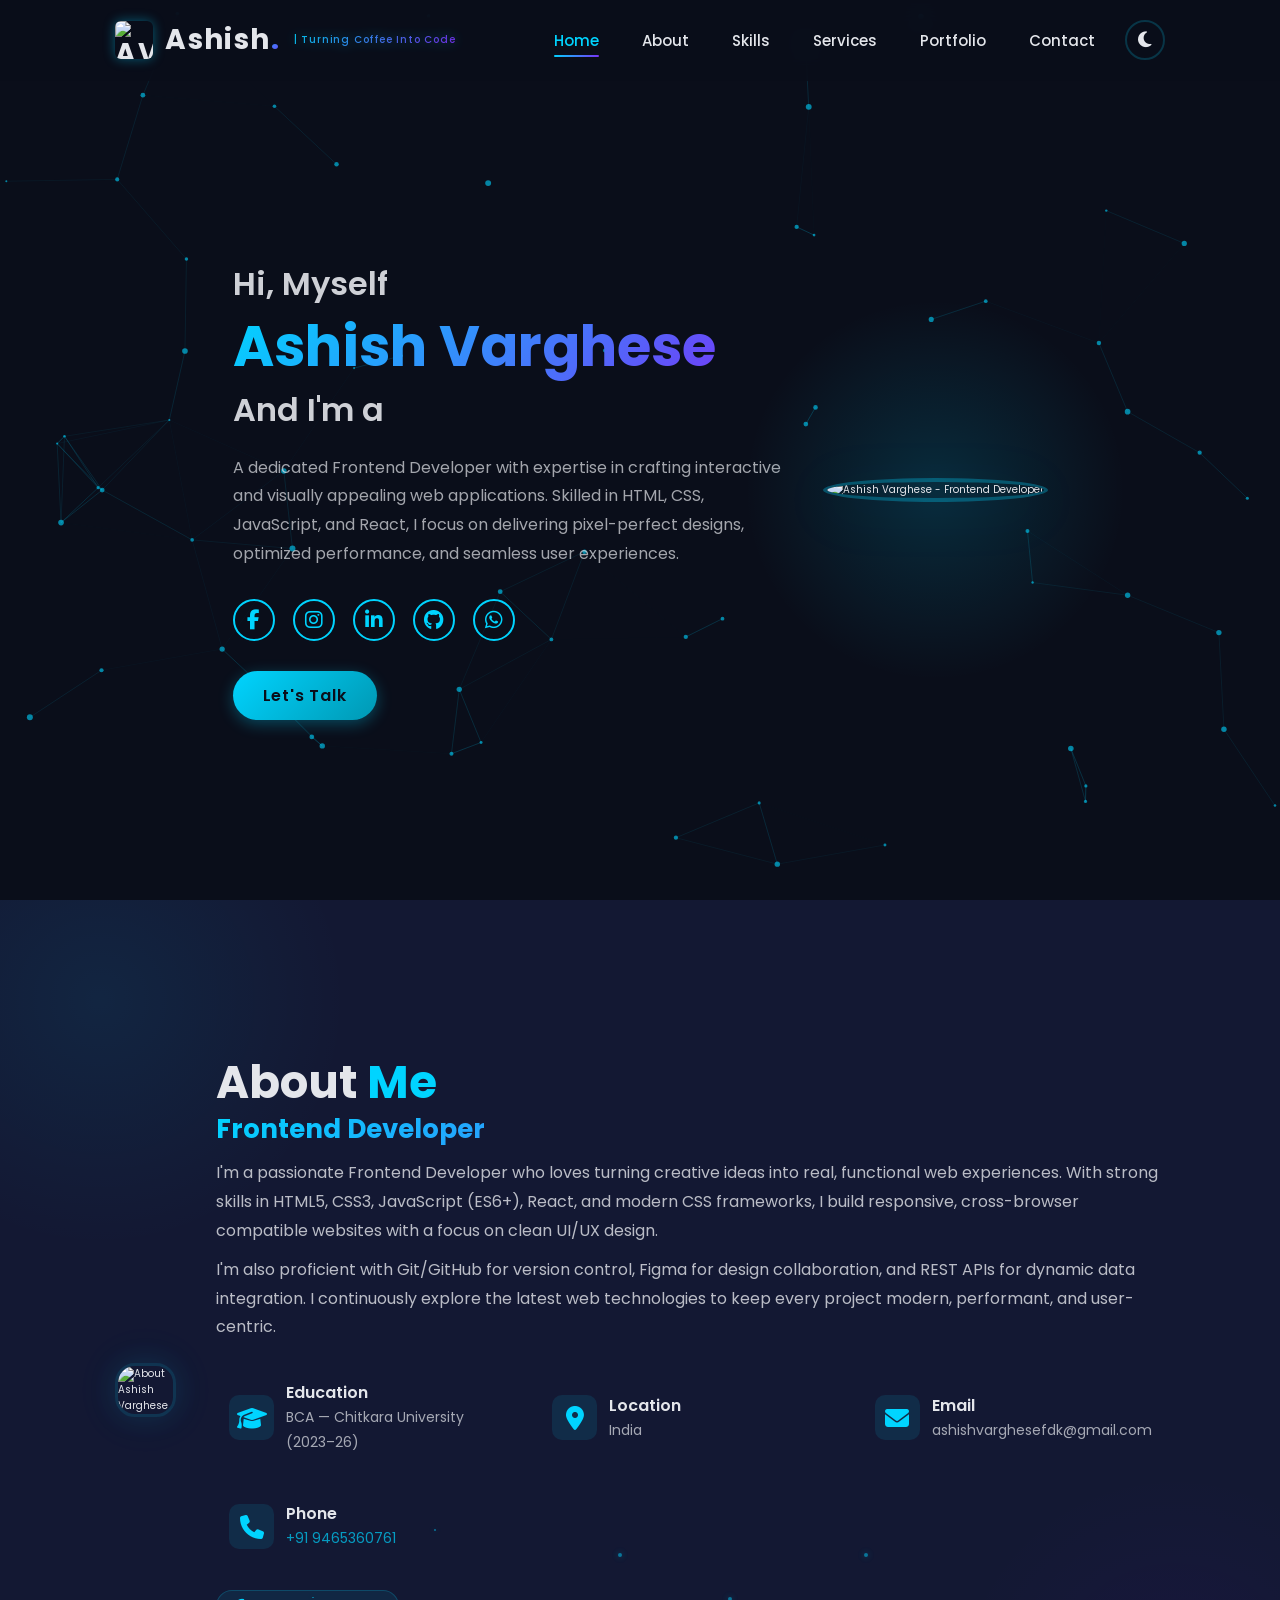
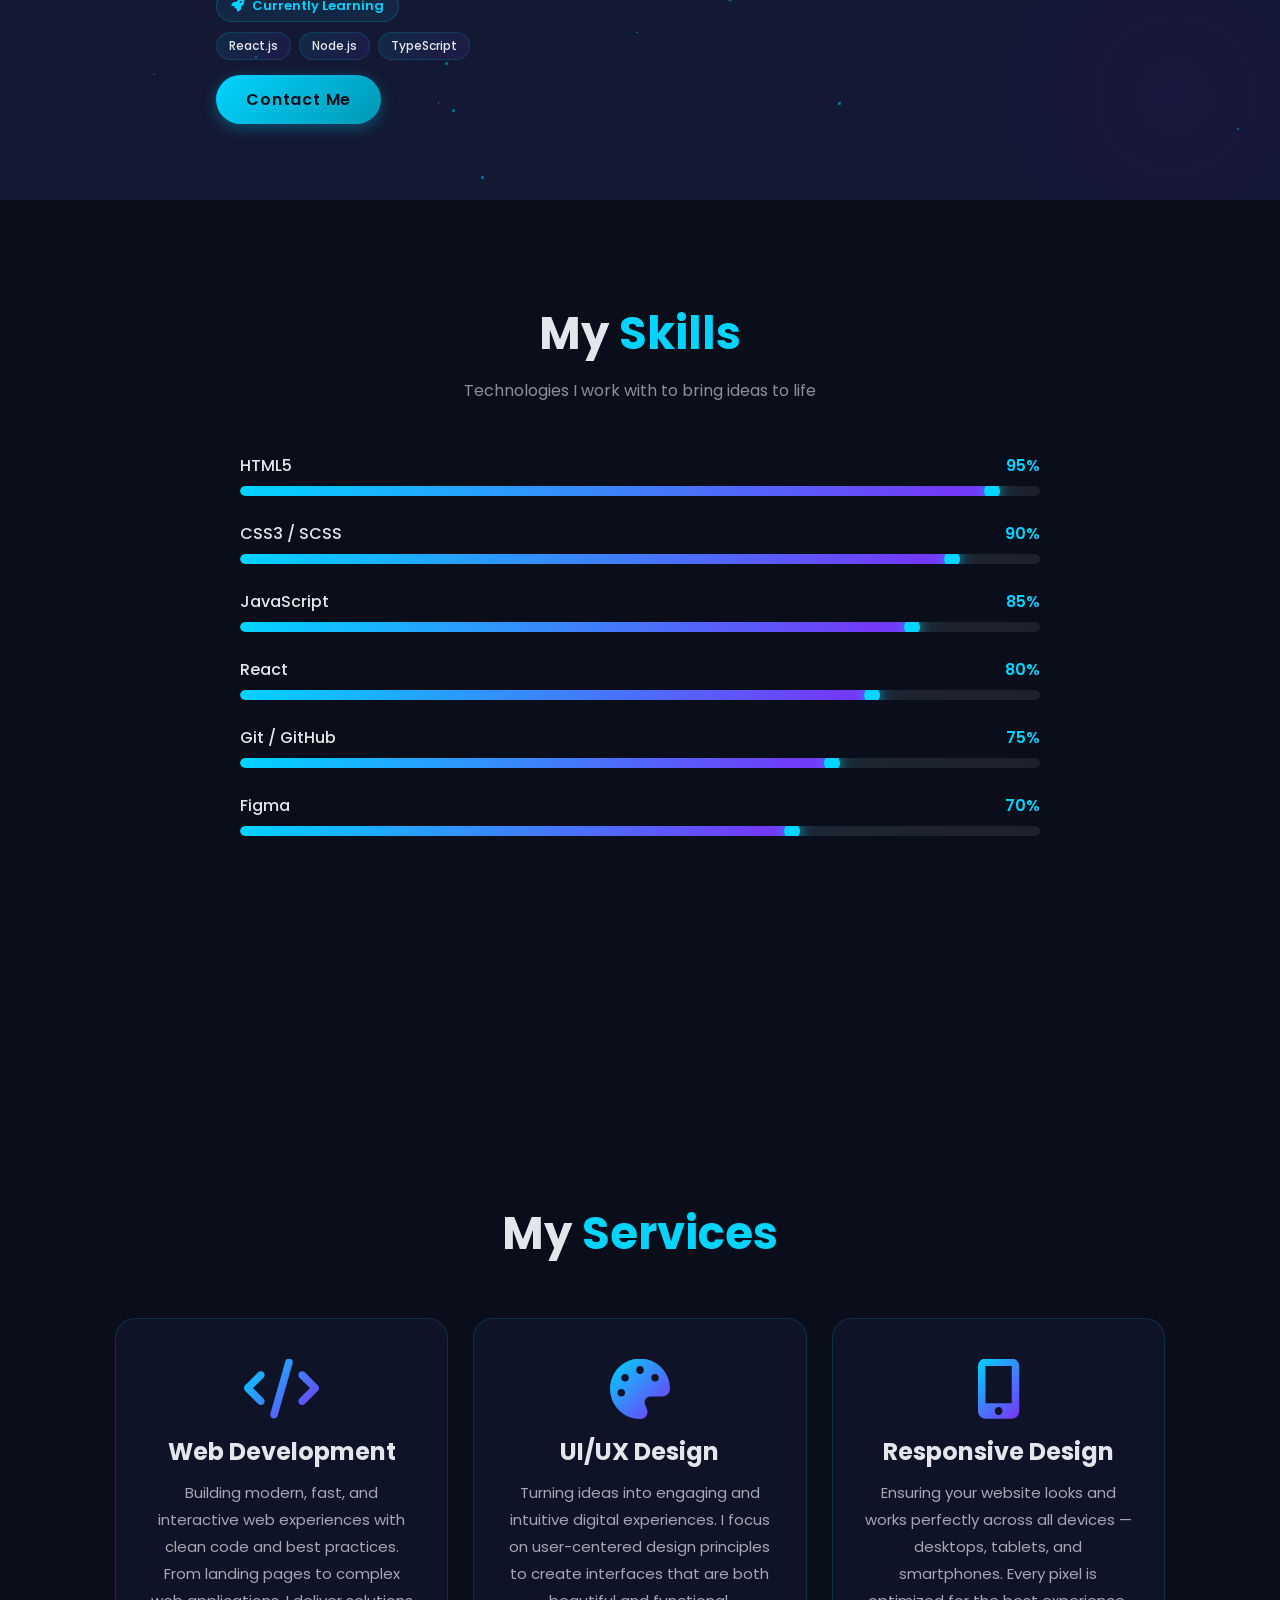
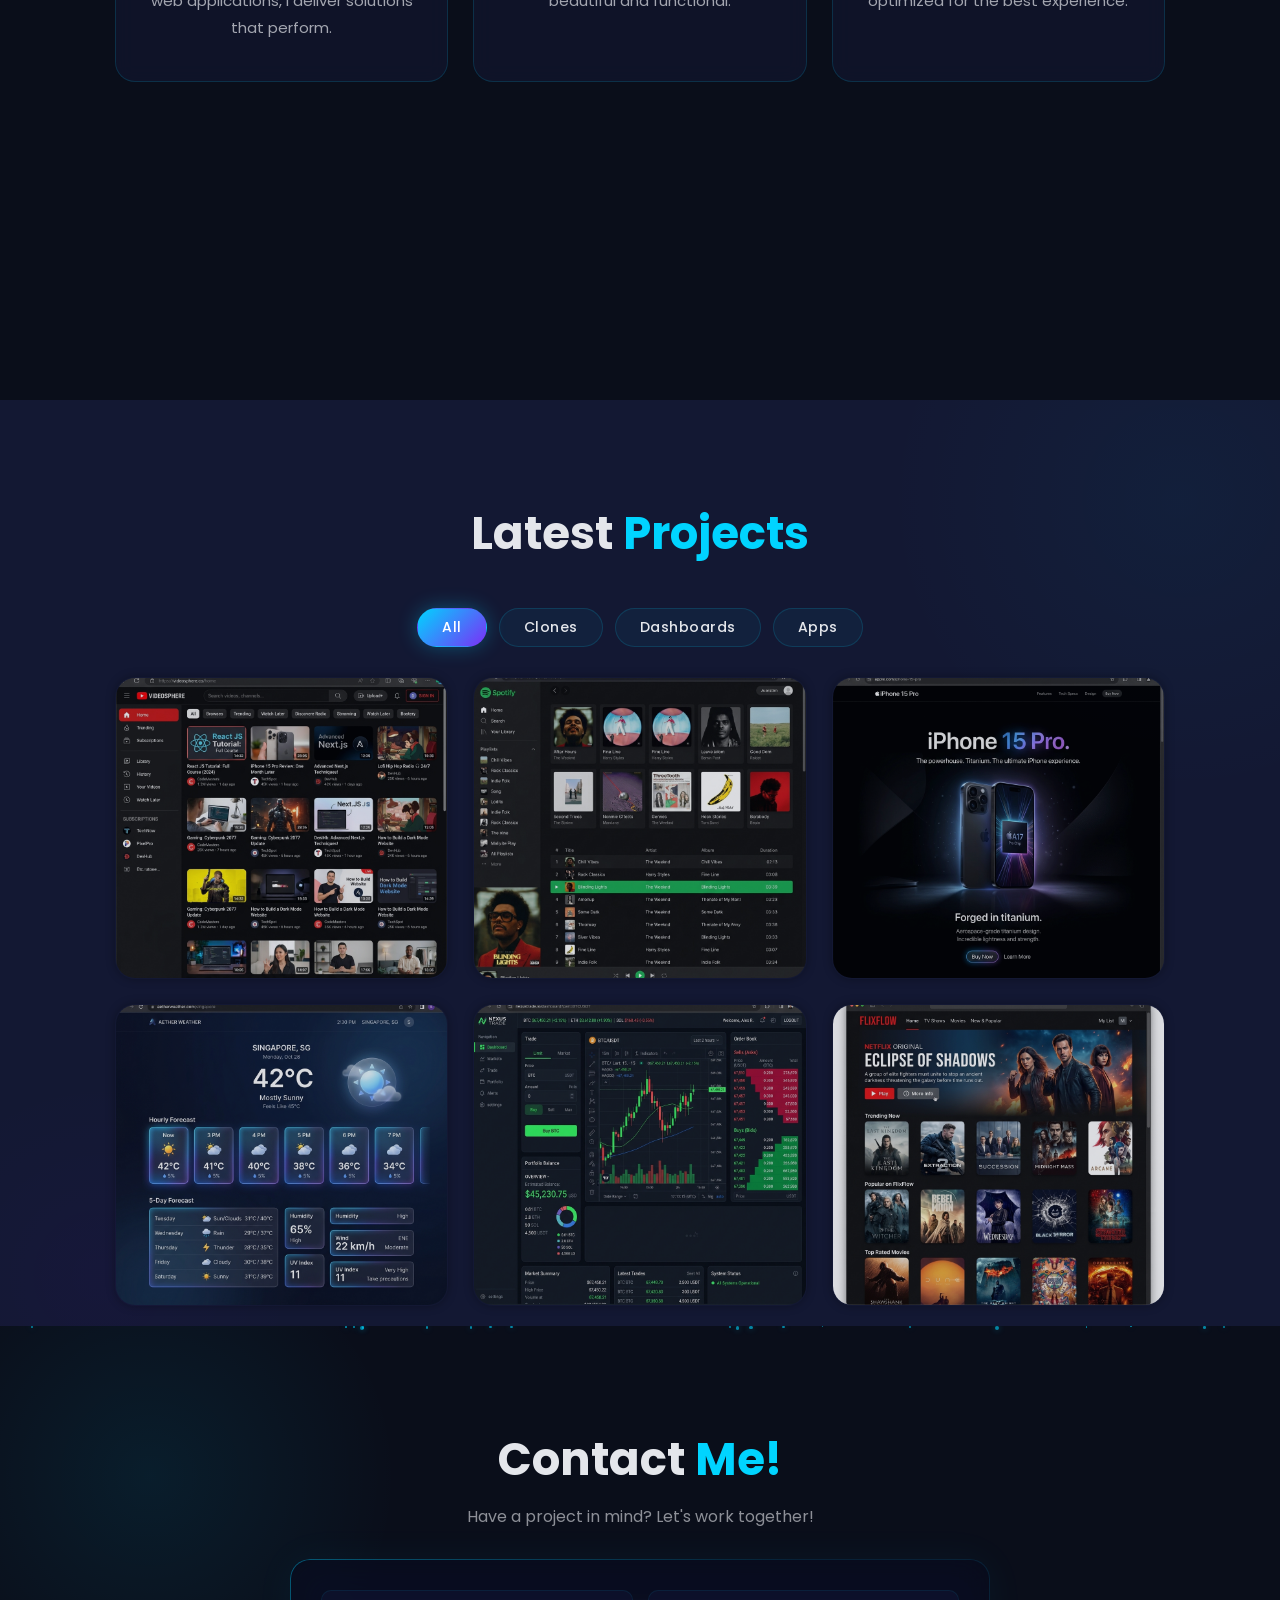
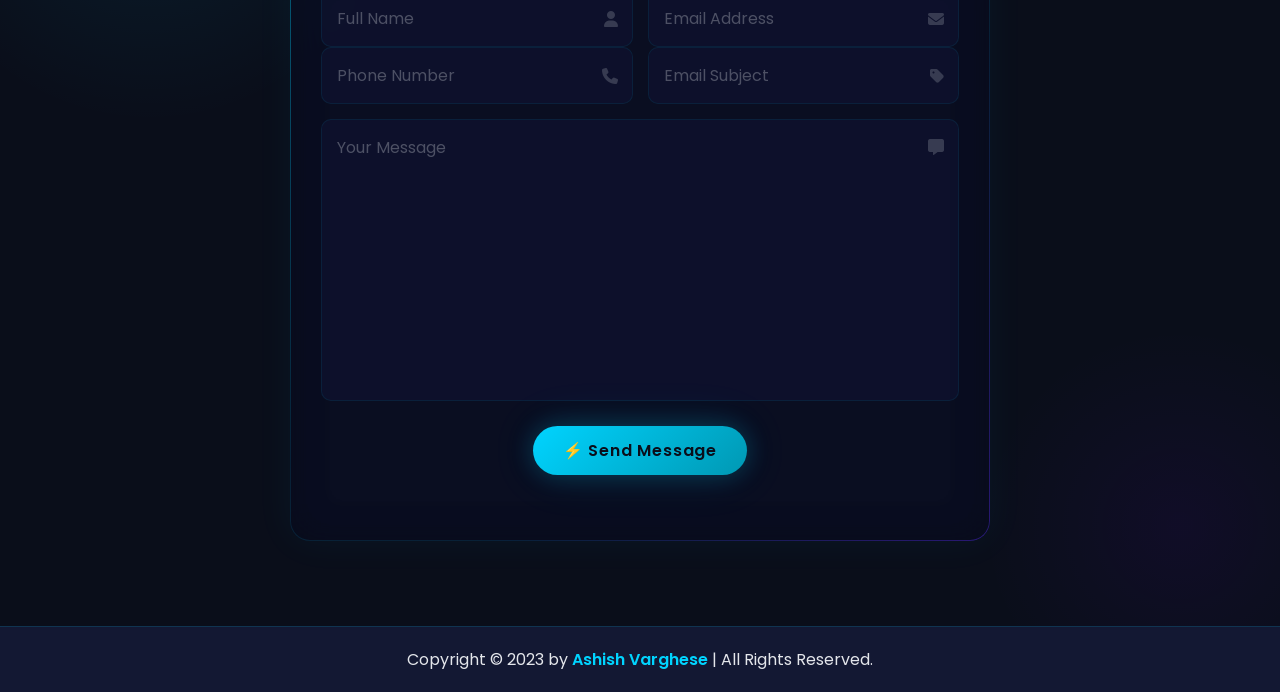
==== commit 1f17b5bc: "Header: Add AV gradient favicon logo to the main header logo block with a hover animation" ====
--- a/index.html
+++ b/index.html
@@ -42,9 +42,10 @@
 
         <!--  header design  -->
         <header class="header" id="header">
-            <a href="#home" class="logo">Ashish<span>.</span><span class="logo-tagline">&nbsp;| Turning Coffee Into Code</span></a>
-
-            <i class="fa-solid fa-bars" id="menu-icon"></i>
+            <a href="#home" class="logo">
+                <img src="img/favicon.png" alt="AV Logo" class="logo-img">
+                Ashish<span>.</span><span class="logo-tagline">&nbsp;| Turning Coffee Into Code</span>
+            </a>
 
             <nav class="navbar" id="navbar">
                 <a href="#home" class="active">Home</a>
@@ -53,10 +54,14 @@
                 <a href="#services">Services</a>
                 <a href="#portfolio">Portfolio</a>
                 <a href="#contact">Contact</a>
+            </nav>
+
+            <div class="nav-actions">
                 <button class="theme-toggle" id="themeToggle" aria-label="Toggle dark/light mode">
                     <i class="fa-solid fa-moon" id="themeIcon"></i>
                 </button>
-            </nav>
+                <i class="fa-solid fa-bars" id="menu-icon"></i>
+            </div>
         </header>
 
         <!--  home section design  -->
--- a/Style/styles.css
+++ b/Style/styles.css
@@ -105,6 +105,12 @@
 }
 
 /* ==================== THEME TOGGLE ==================== */
+.nav-actions {
+    display: flex;
+    align-items: center;
+    gap: 1.5rem;
+}
+
 .theme-toggle {
     background: none;
     border: 2px solid rgba(0, 212, 255, 0.2);
@@ -114,14 +120,12 @@
     width: 4rem;
     height: 4rem;
     border-radius: 50%;
-    display: inline-flex;
+    display: flex;
     align-items: center;
     justify-content: center;
     transition: all 0.3s ease;
     position: relative;
     overflow: hidden;
-    margin-left: 2rem;
-    vertical-align: middle;
 }
 
 .theme-toggle:hover {
@@ -331,6 +335,20 @@
     gap: 0;
     flex-wrap: wrap;
     line-height: 1.2;
+}
+
+.logo-img {
+    width: 3.8rem;
+    height: 3.8rem;
+    border-radius: 0.6rem;
+    margin-right: 1.2rem;
+    box-shadow: 0 0 12px rgba(0, 212, 255, 0.4);
+    transition: transform 0.3s ease, box-shadow 0.3s ease;
+}
+
+.logo:hover .logo-img {
+    transform: scale(1.1) rotate(5deg);
+    box-shadow: 0 0 20px rgba(123, 47, 247, 0.6);
 }
 
 .logo span {
@@ -357,6 +375,11 @@
     filter: drop-shadow(0 0 6px rgba(0,212,255,0.4));
 }
 
+.navbar {
+    margin-left: auto;
+    margin-right: 3rem;
+}
+
 @keyframes taglineGlow {
     0% { background-position: 0% center; }
     100% { background-position: 300% center; }
@@ -1489,6 +1512,8 @@
     }
 
     .navbar {
+        margin-left: 0;
+        margin-right: 0;
         position: absolute;
         top: 100%;
         left: 0;
@@ -1514,12 +1539,6 @@
         margin-left: 0;
     }
 
-    .navbar .theme-toggle {
-        margin: 2rem auto;
-        margin-left: 0;
-        display: flex;
-    }
-
     .home {
         flex-direction: column;
         text-align: center;
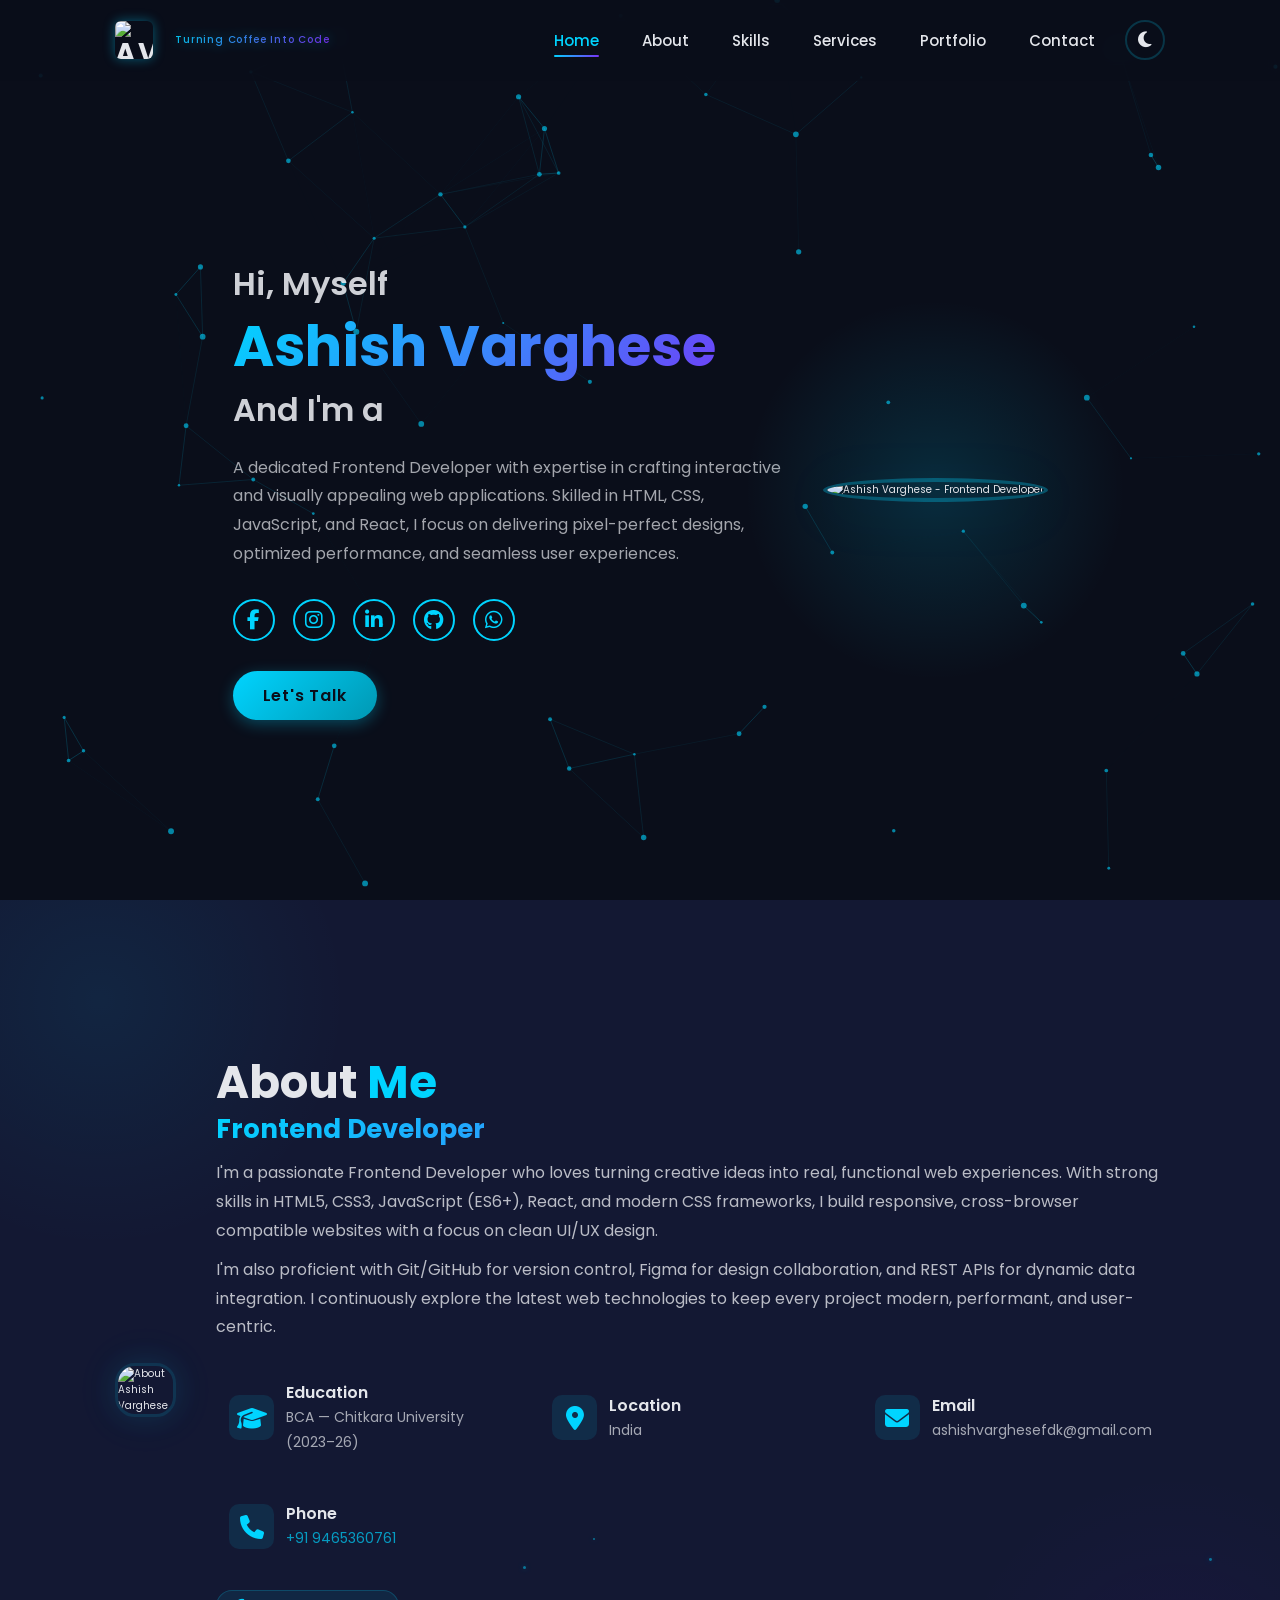
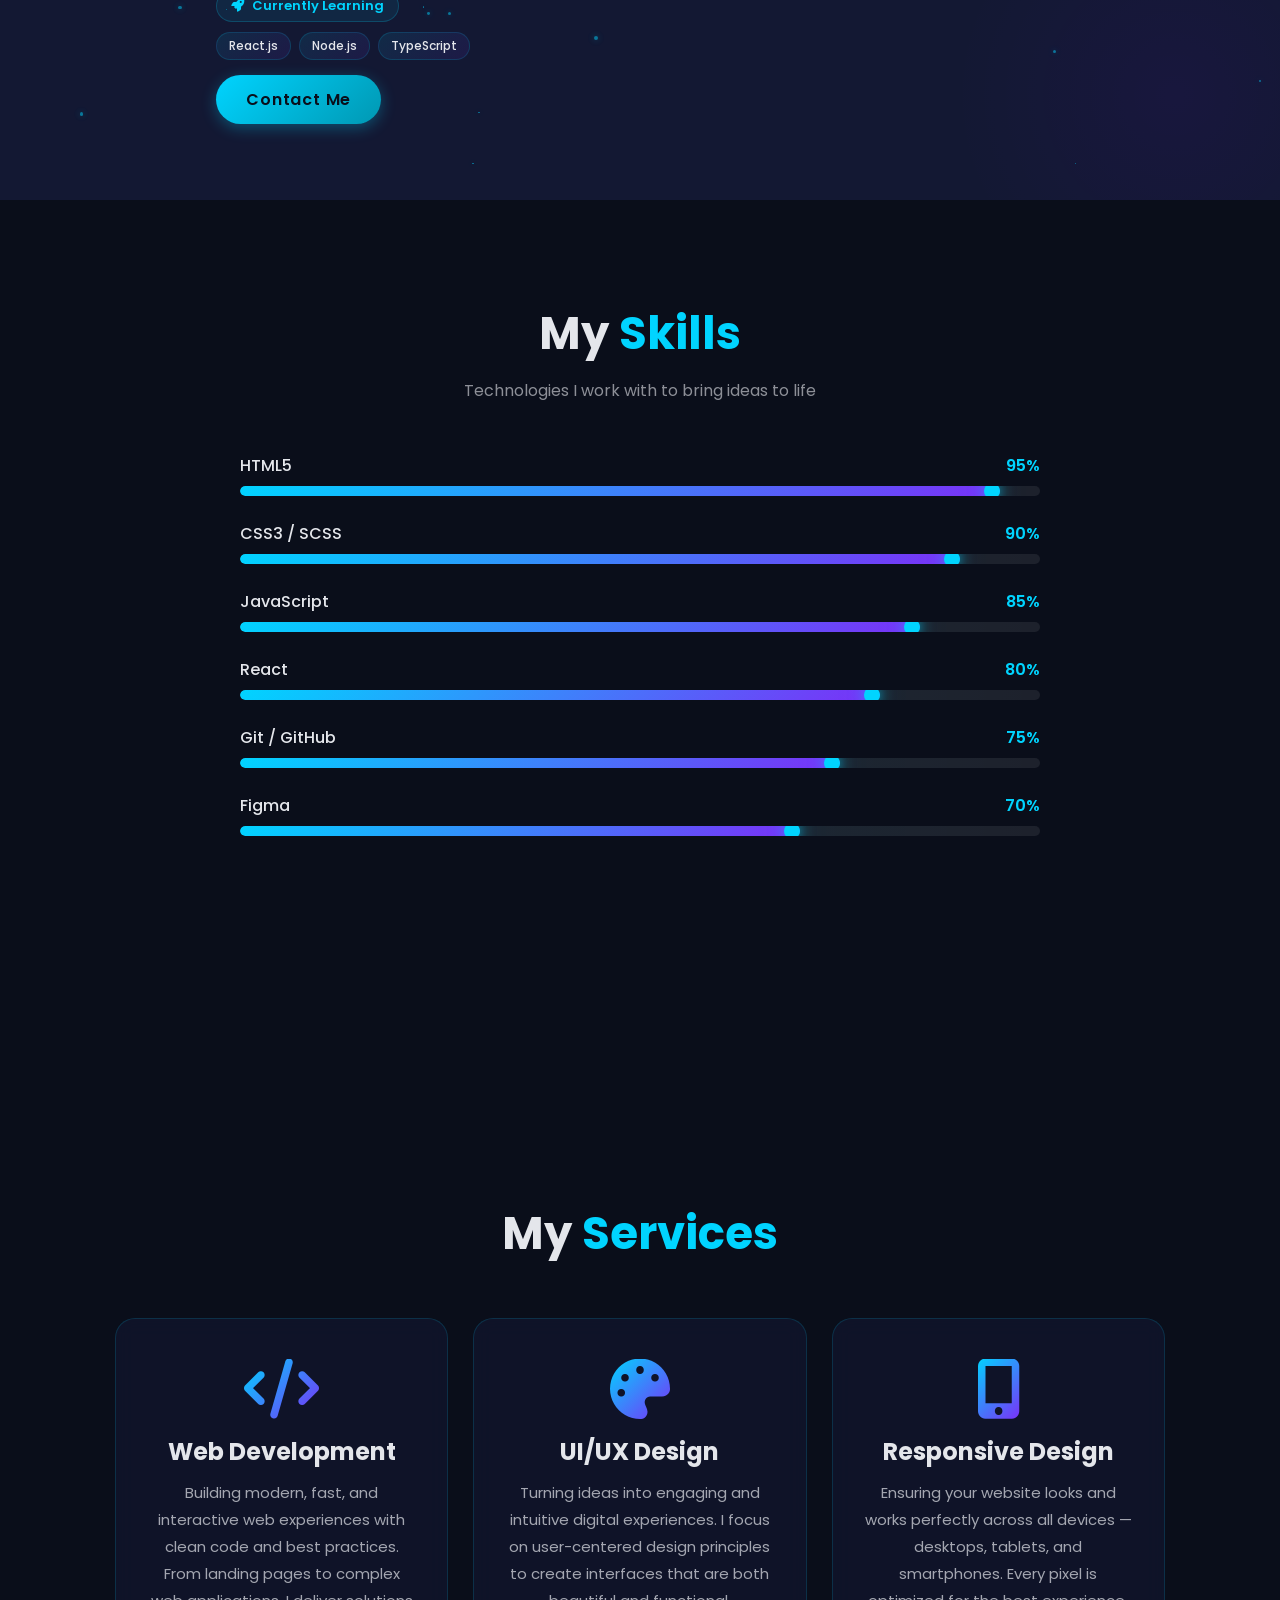
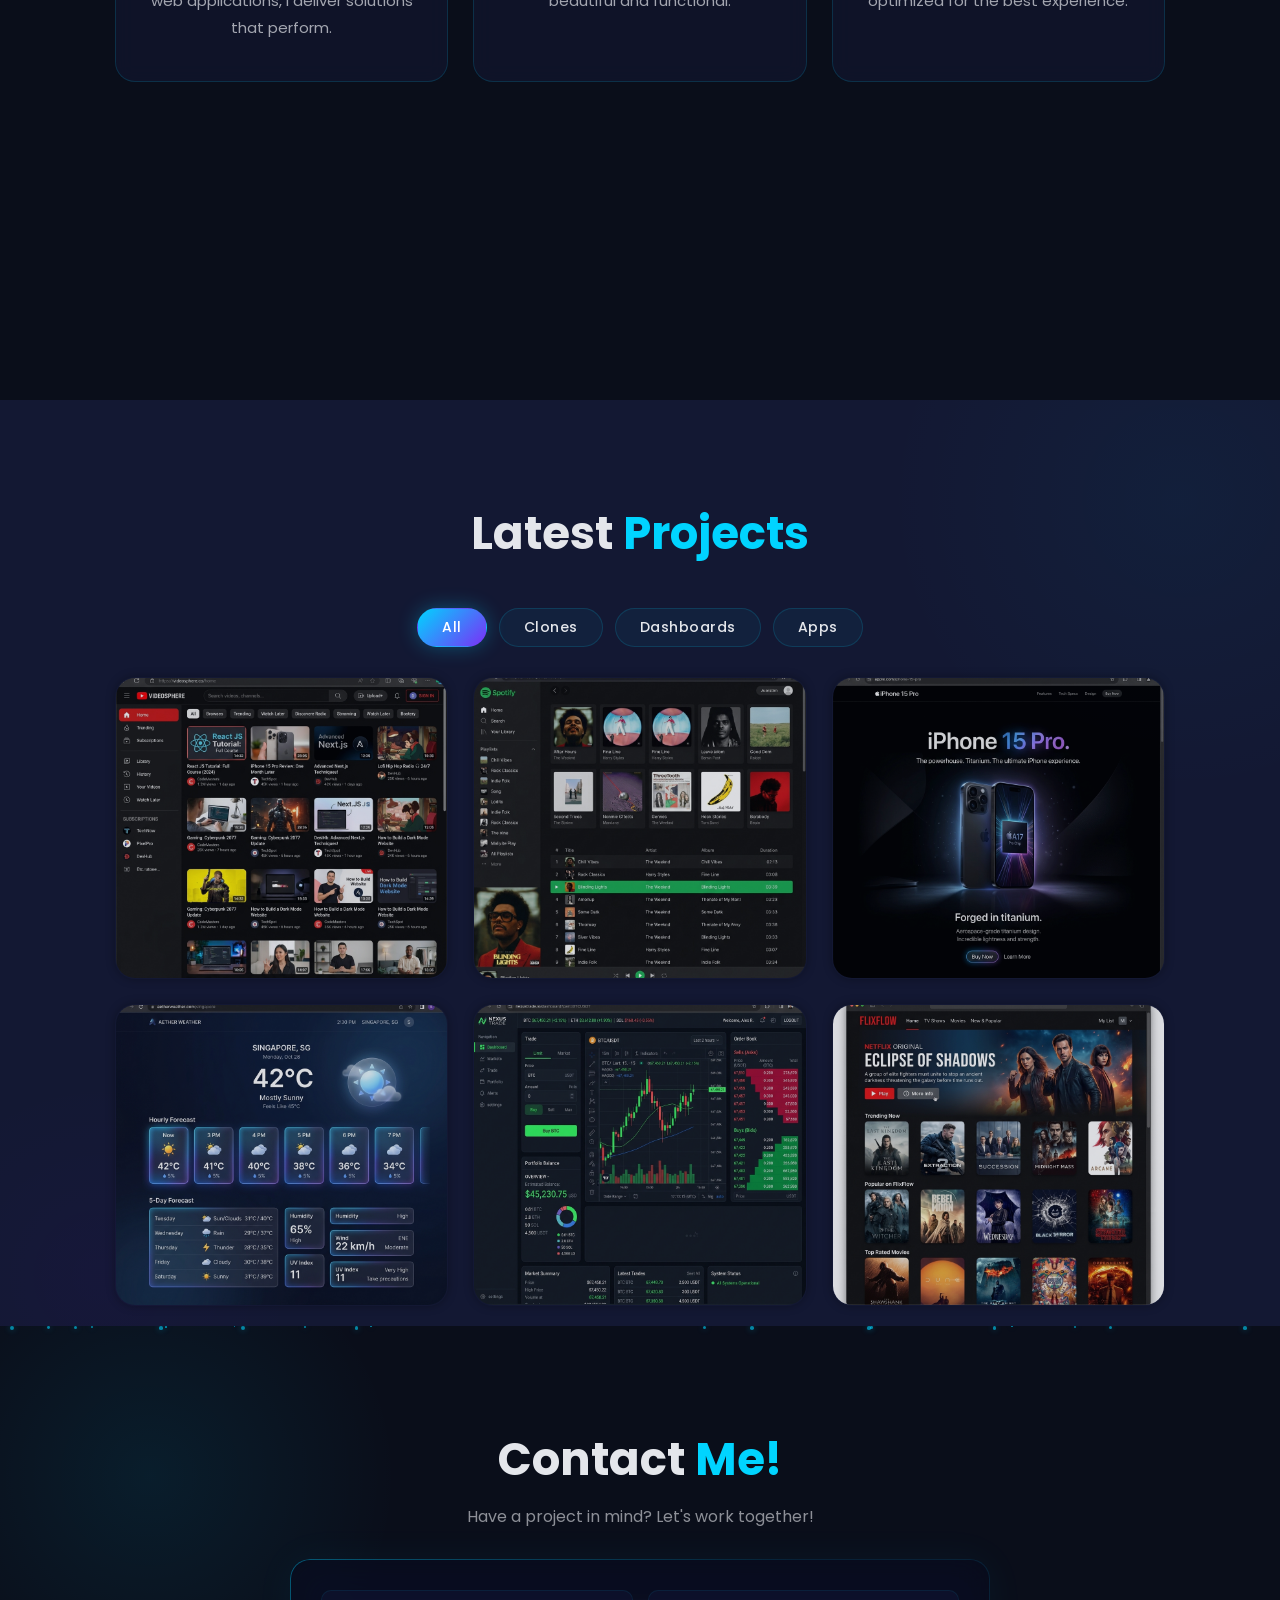
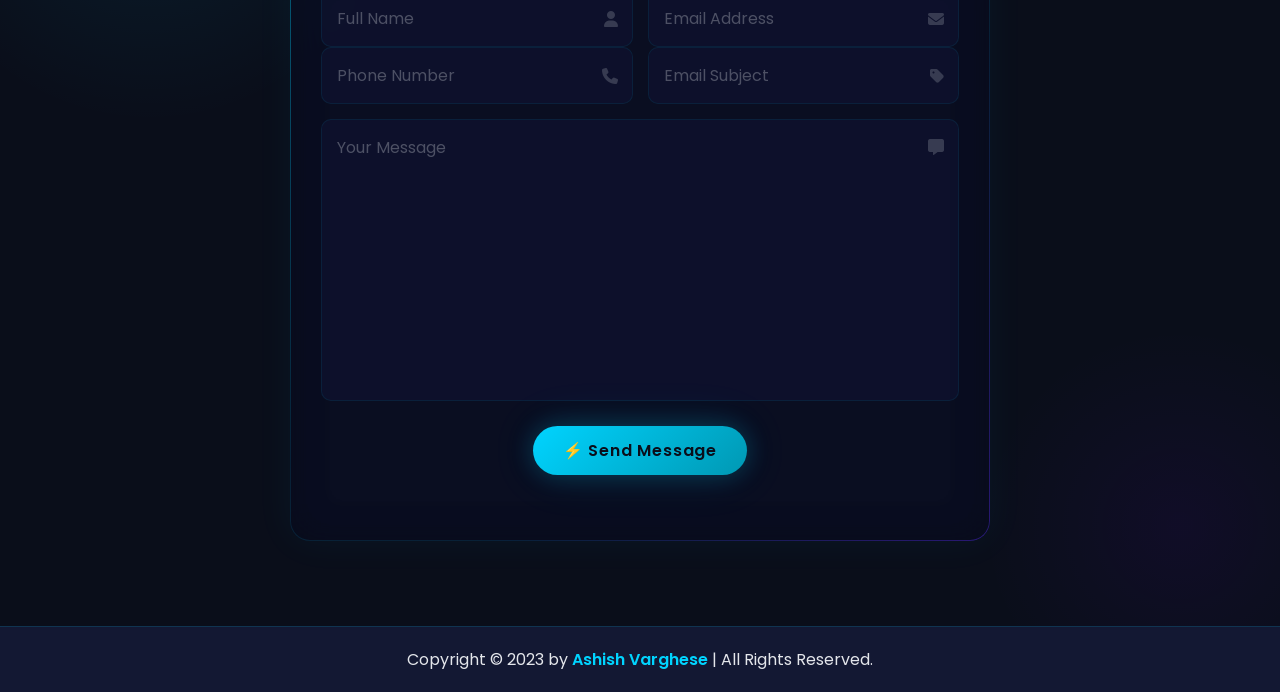
==== commit 4a5b52c2: "Header: Remove text 'Ashish.' from logo, keeping only the AV image and tagline" ====
--- a/index.html
+++ b/index.html
@@ -44,7 +44,7 @@
         <header class="header" id="header">
             <a href="#home" class="logo">
                 <img src="img/favicon.png" alt="AV Logo" class="logo-img">
-                Ashish<span>.</span><span class="logo-tagline">&nbsp;| Turning Coffee Into Code</span>
+                <span class="logo-tagline">Turning Coffee Into Code</span>
             </a>
 
             <nav class="navbar" id="navbar">
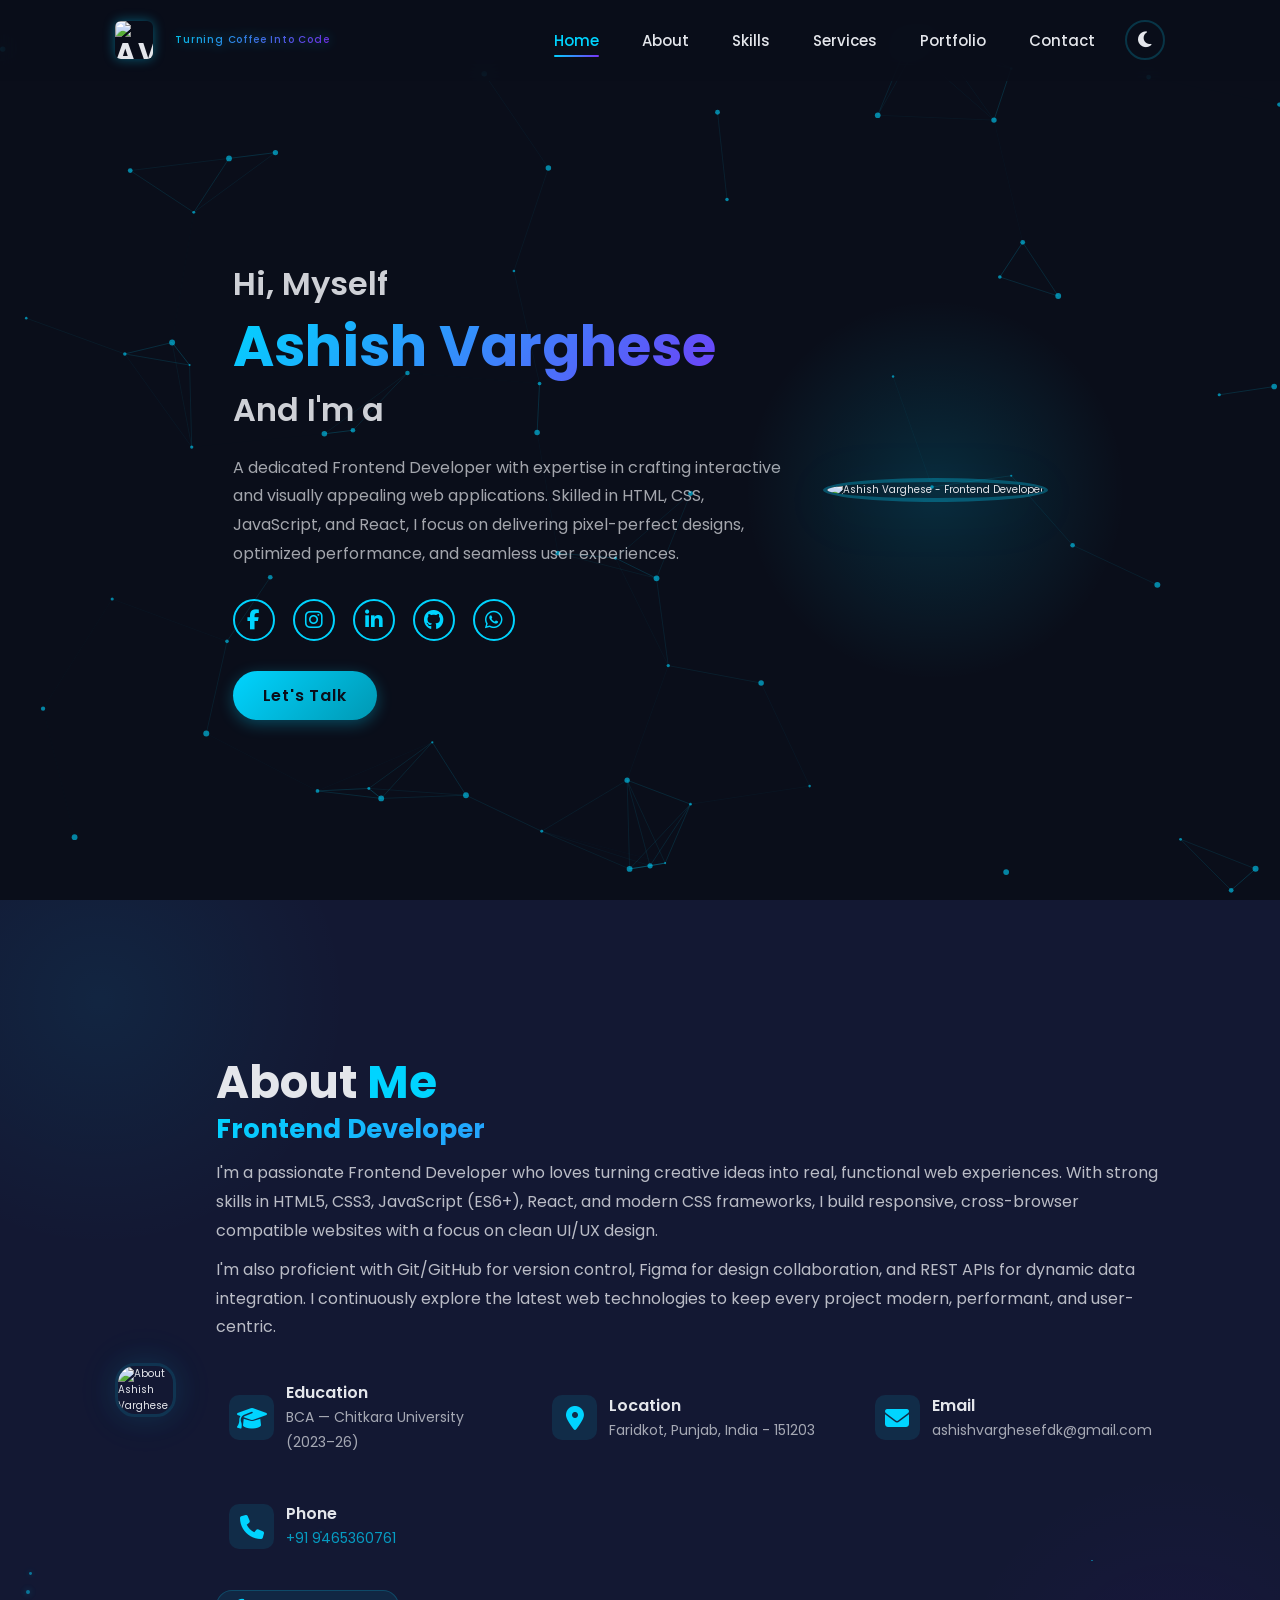
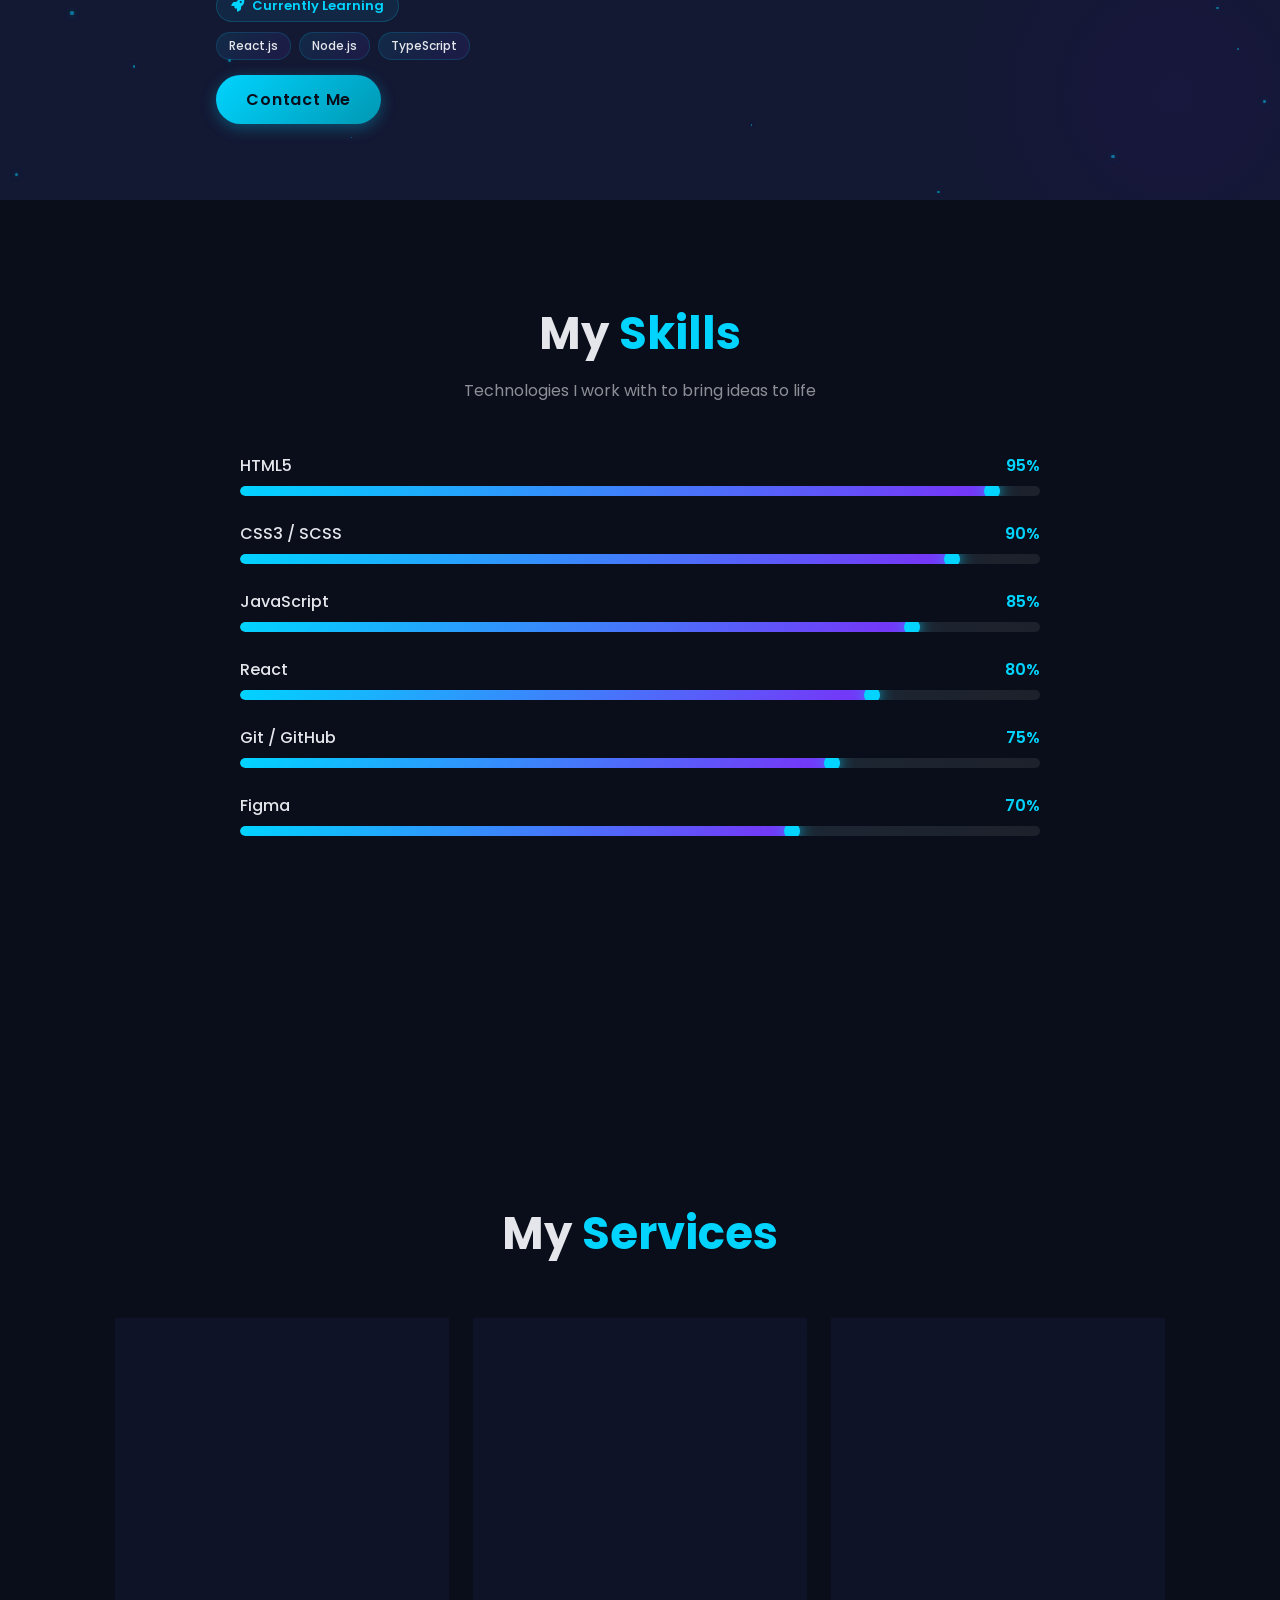
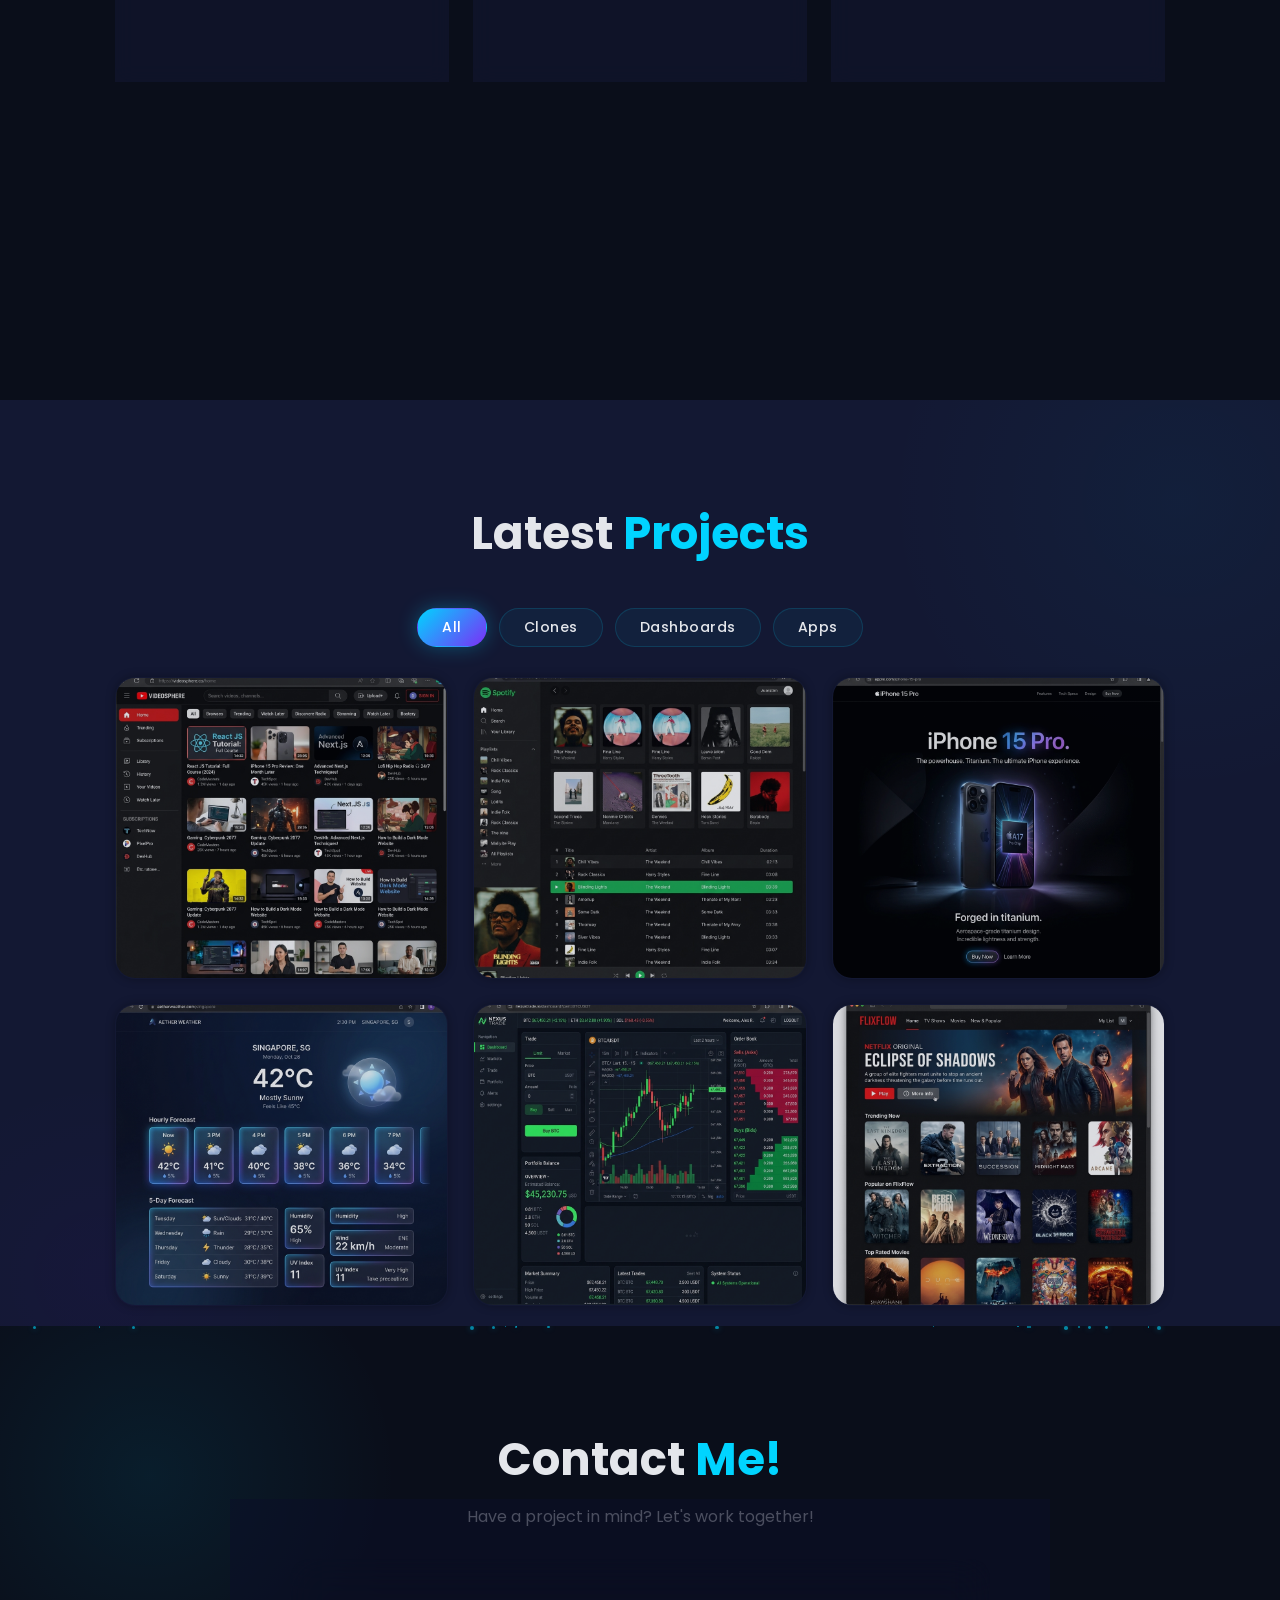
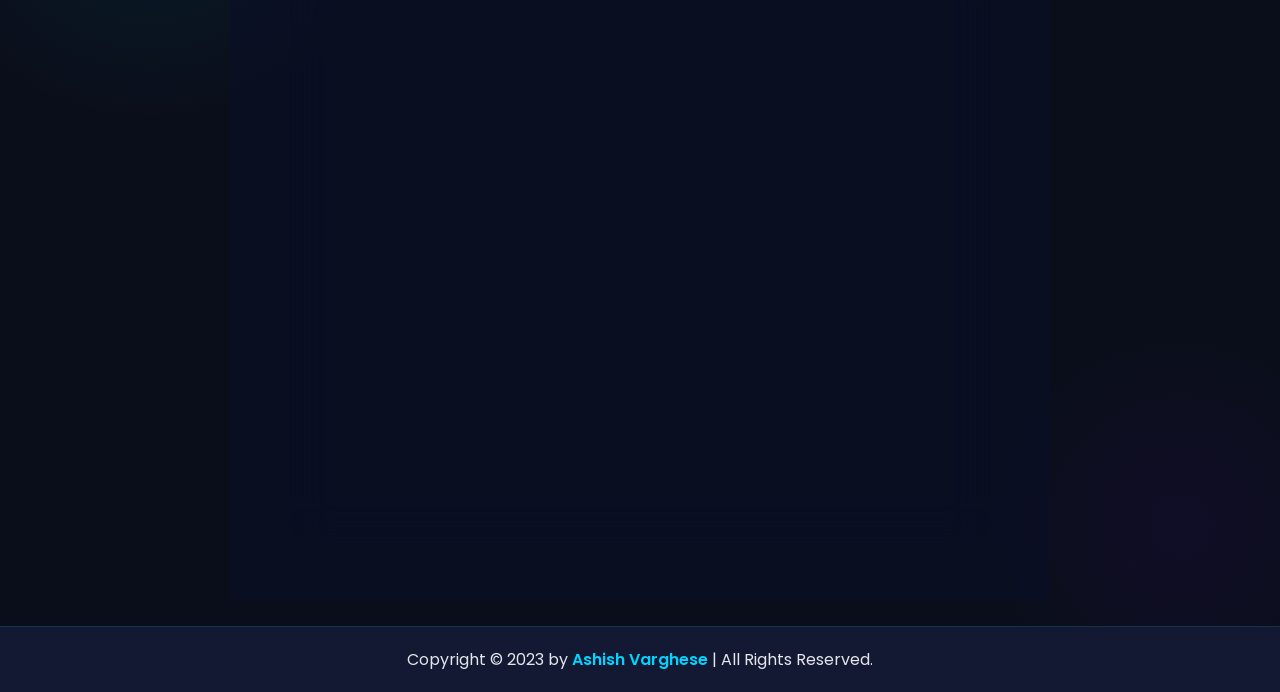
==== commit a3162b00: "Add Google Search Console verification meta tag" ====
--- a/index.html
+++ b/index.html
@@ -8,6 +8,7 @@
         <meta name="description" content="Portfolio of Ashish Varghese — a passionate Frontend Developer skilled in HTML, CSS, JavaScript, and React. Explore my projects, services, and get in touch.">
         <meta name="keywords" content="Ashish Varghese, Frontend Developer, Web Designer, Portfolio, HTML, CSS, JavaScript, React">
         <meta name="author" content="Ashish Varghese">
+        <meta name="google-site-verification" content="nUKBVF6nHtae-dsoKtDfKyjsYrv9bTzTpWv8SfqwbgM" />
 
         <!-- Favicon -->
         <link rel="icon" type="image/png" href="img/favicon.png">
@@ -16,8 +17,8 @@
         <!-- Open Graph -->
         <meta property="og:title" content="Ashish Varghese | Frontend Developer Portfolio">
         <meta property="og:description" content="Explore the portfolio of Ashish Varghese — Frontend Developer & Web Designer. View projects, skills, and get in touch.">
-        <meta property="og:image" content="https://itzashishvarghese.github.io/my-portfolio23/img/favicon.png">
-        <meta property="og:url" content="https://itzashishvarghese.github.io/my-portfolio23/">
+        <meta property="og:image" content="https://itzashishvarghese.github.io/img/favicon.png">
+        <meta property="og:url" content="https://itzashishvarghese.github.io/">
         <meta property="og:type" content="website">
         <meta name="twitter:card" content="summary_large_image">
 
@@ -121,7 +122,7 @@
                         <i class="fa-solid fa-location-dot"></i>
                         <div>
                             <h4>Location</h4>
-                            <p>India</p>
+                            <p>Faridkot, Punjab, India - 151203</p>
                         </div>
                     </div>
                     <div class="detail-item">
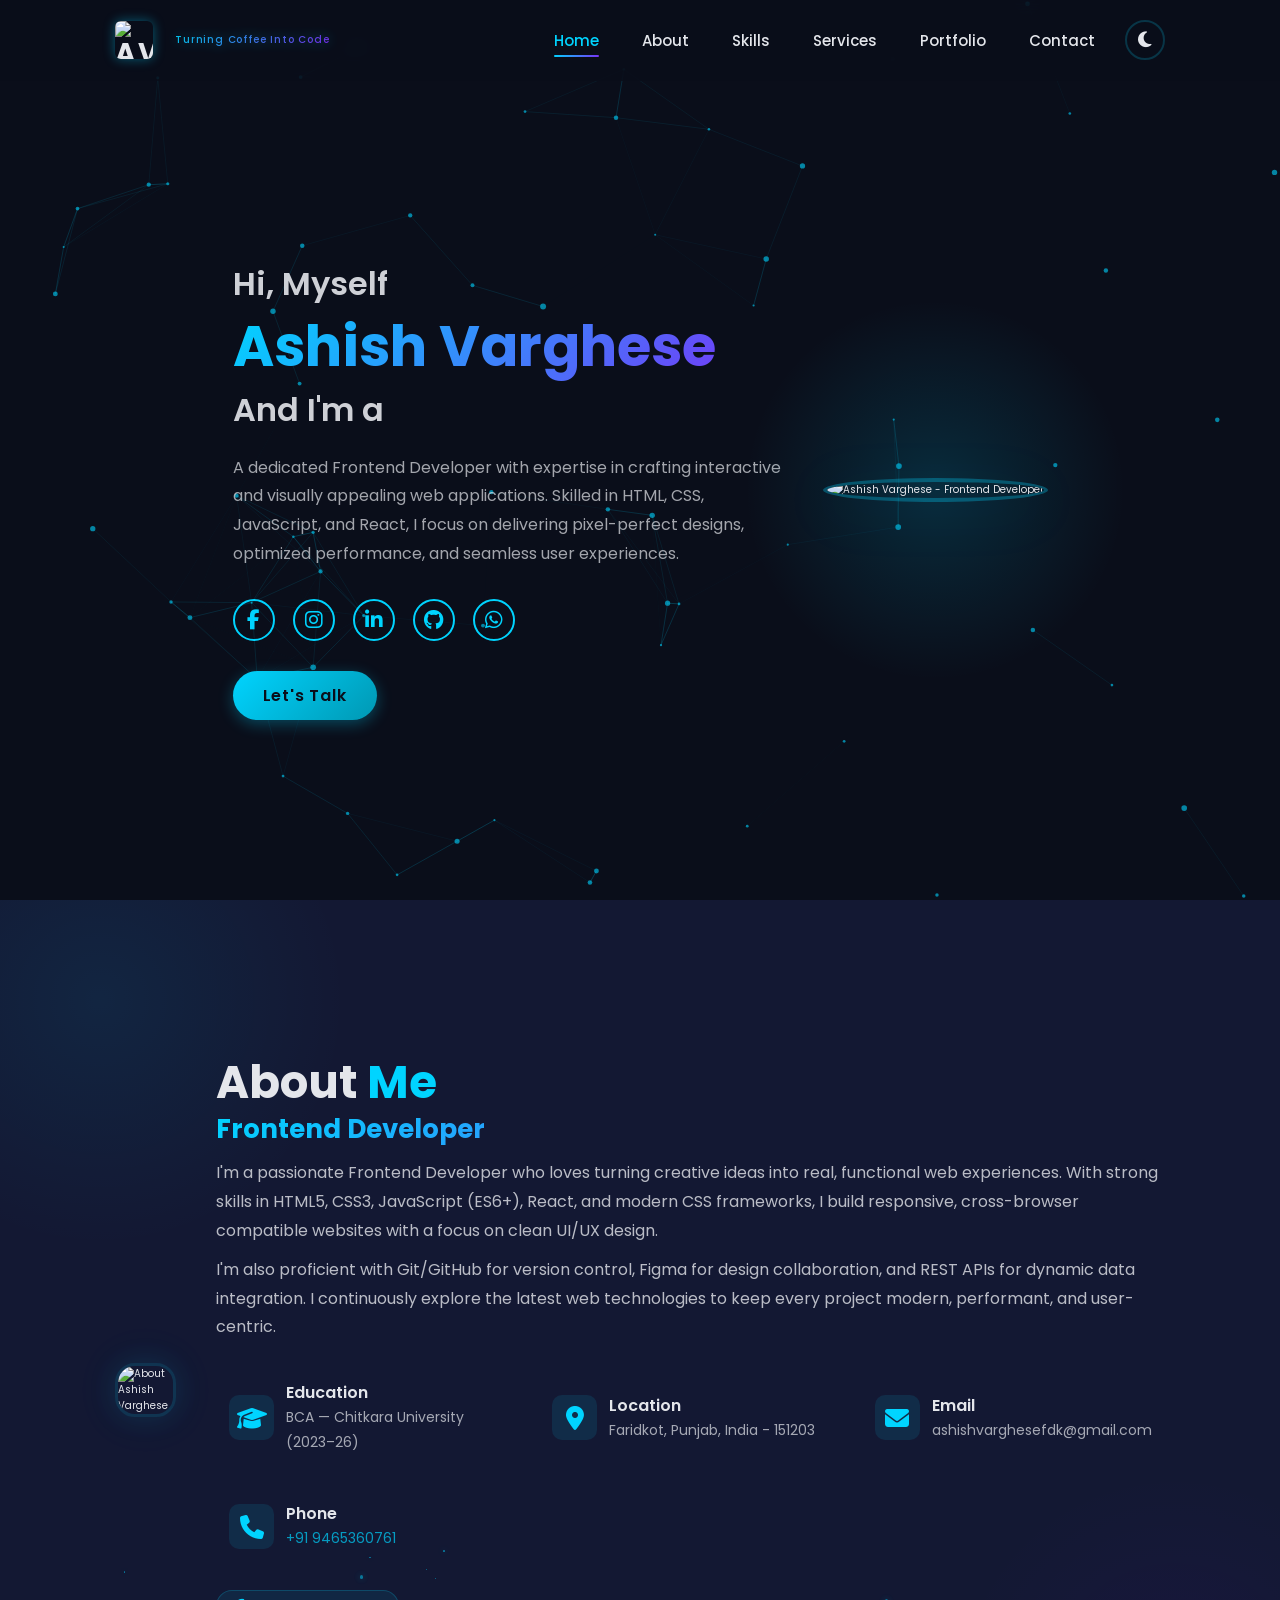
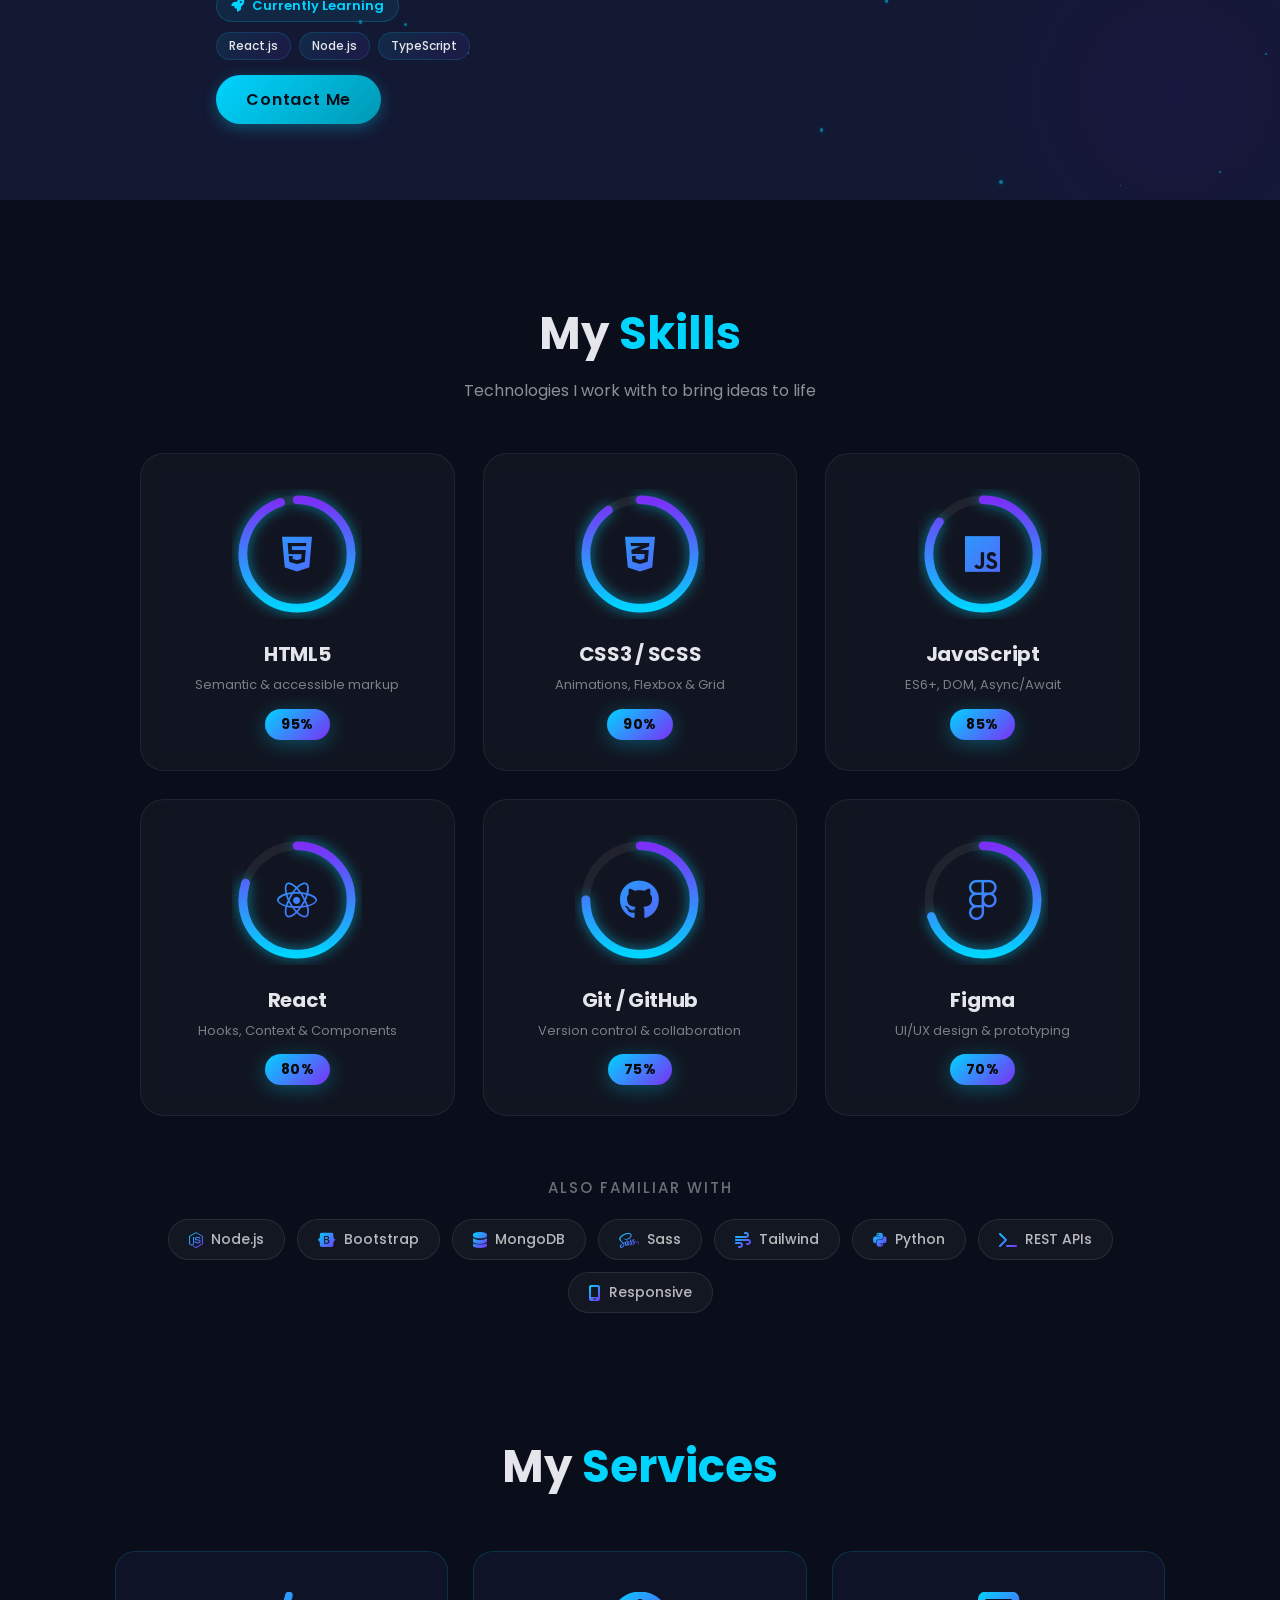
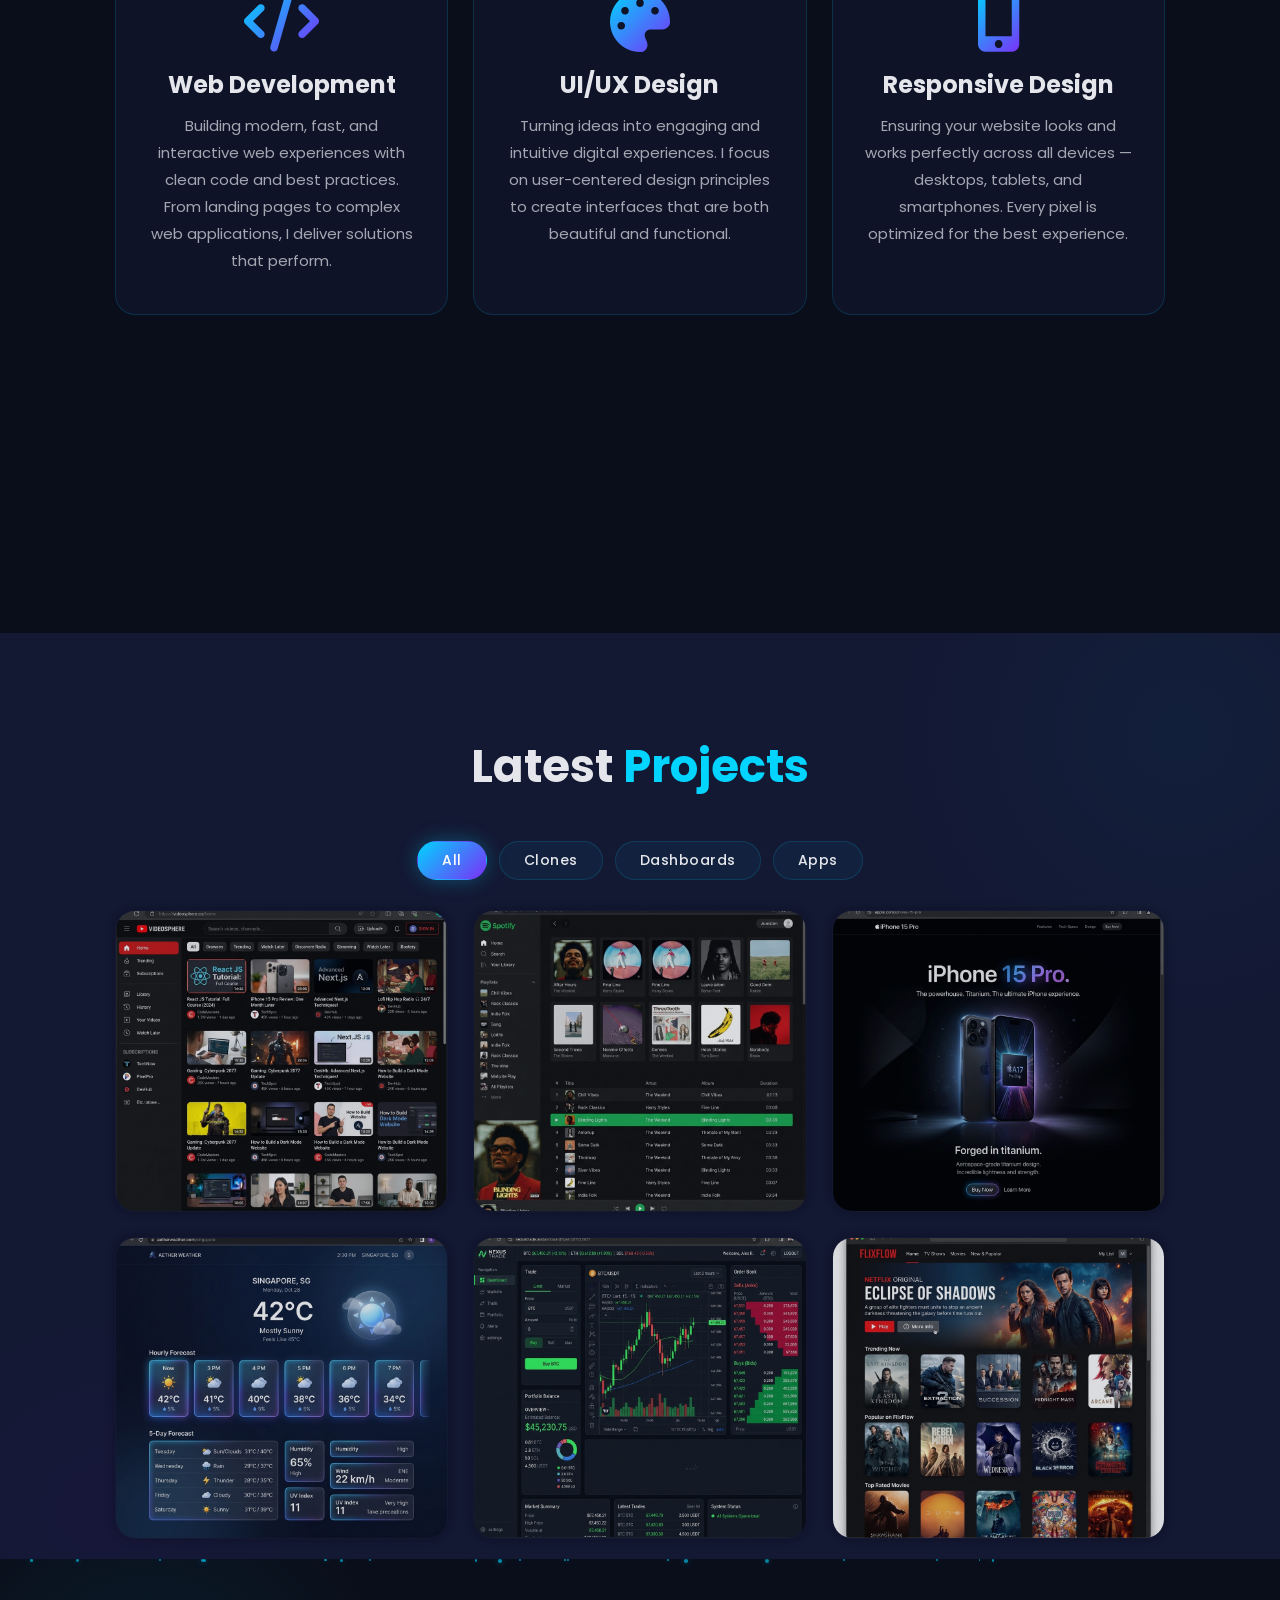
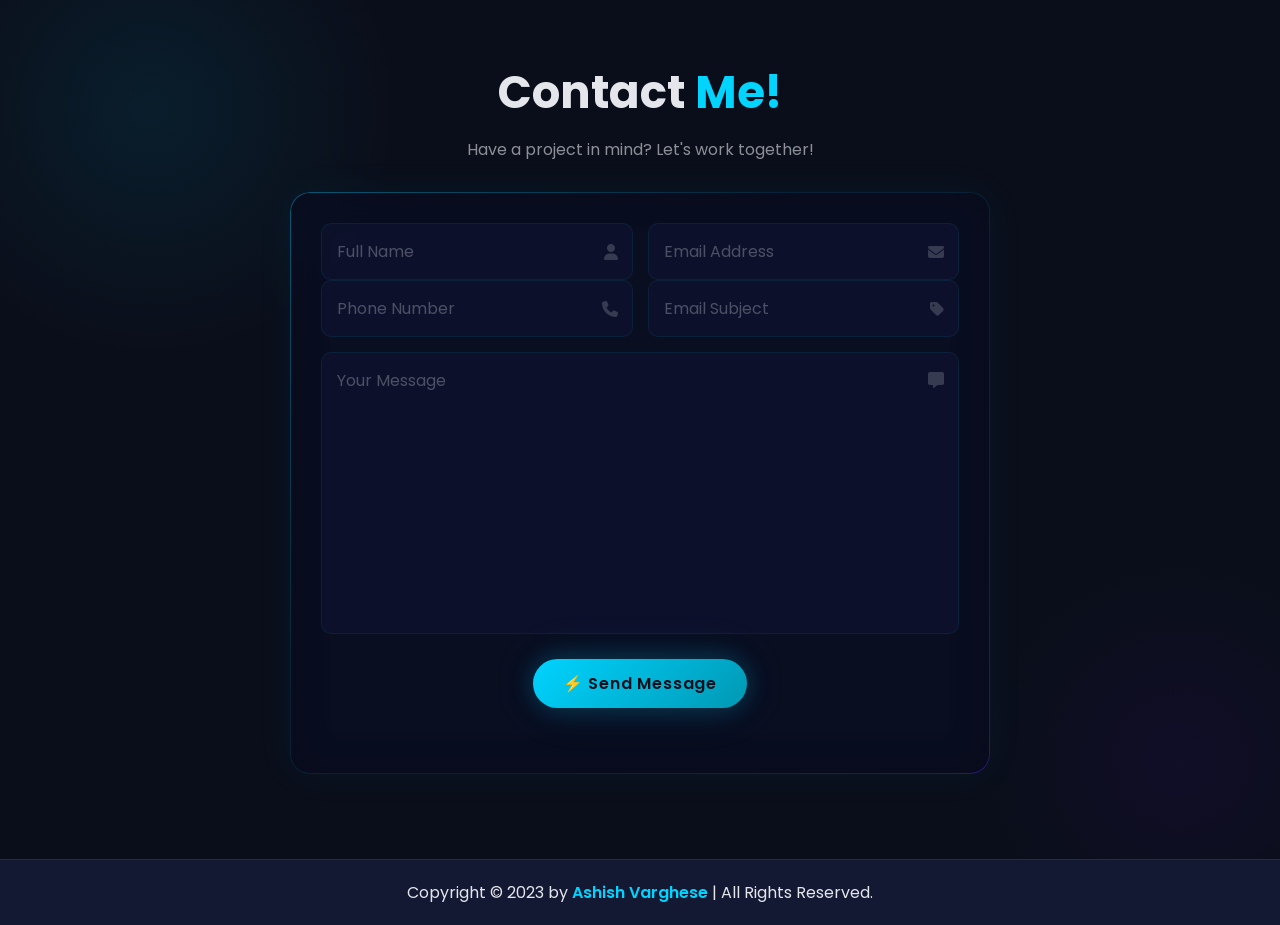
==== commit 8dd594e7: "Redesign Skills section: card grid with animated SVG rings, icons, tech badges" ====
--- a/index.html
+++ b/index.html
@@ -192,67 +192,134 @@
             <h2 class="heading">My <span>Skills</span></h2>
             <p class="skills-subtitle">Technologies I work with to bring ideas to life</p>
 
-            <div class="skills-content">
-                <div class="skill-item">
-                    <div class="skill-info">
-                        <span>HTML5</span>
-                        <span>95%</span>
-                    </div>
-                    <div class="skill-bar">
-                        <div class="skill-per" style="--skill-width: 95%"></div>
-                    </div>
-                </div>
-
-                <div class="skill-item">
-                    <div class="skill-info">
-                        <span>CSS3 / SCSS</span>
-                        <span>90%</span>
-                    </div>
-                    <div class="skill-bar">
-                        <div class="skill-per" style="--skill-width: 90%"></div>
-                    </div>
-                </div>
-
-                <div class="skill-item">
-                    <div class="skill-info">
-                        <span>JavaScript</span>
-                        <span>85%</span>
-                    </div>
-                    <div class="skill-bar">
-                        <div class="skill-per" style="--skill-width: 85%"></div>
-                    </div>
-                </div>
-
-                <div class="skill-item">
-                    <div class="skill-info">
-                        <span>React</span>
-                        <span>80%</span>
-                    </div>
-                    <div class="skill-bar">
-                        <div class="skill-per" style="--skill-width: 80%"></div>
-                    </div>
-                </div>
-
-                <div class="skill-item">
-                    <div class="skill-info">
-                        <span>Git / GitHub</span>
-                        <span>75%</span>
-                    </div>
-                    <div class="skill-bar">
-                        <div class="skill-per" style="--skill-width: 75%"></div>
-                    </div>
-                </div>
-
-                <div class="skill-item">
-                    <div class="skill-info">
-                        <span>Figma</span>
-                        <span>70%</span>
-                    </div>
-                    <div class="skill-bar">
-                        <div class="skill-per" style="--skill-width: 70%"></div>
-                    </div>
-                </div>
-            </div>
+            <!-- Skill Cards Grid -->
+            <div class="skills-grid">
+
+                <div class="skill-card" data-percent="95">
+                    <div class="skill-card-glow"></div>
+                    <div class="skill-ring-wrap">
+                        <svg class="skill-ring" viewBox="0 0 120 120">
+                            <circle class="ring-bg" cx="60" cy="60" r="50"/>
+                            <circle class="ring-fill" cx="60" cy="60" r="50" style="--pct:95"/>
+                        </svg>
+                        <div class="skill-ring-icon">
+                            <i class="fa-brands fa-html5"></i>
+                        </div>
+                    </div>
+                    <div class="skill-card-body">
+                        <h3 class="skill-name">HTML5</h3>
+                        <p class="skill-desc">Semantic & accessible markup</p>
+                        <div class="skill-pct-badge">95%</div>
+                    </div>
+                </div>
+
+                <div class="skill-card" data-percent="90">
+                    <div class="skill-card-glow"></div>
+                    <div class="skill-ring-wrap">
+                        <svg class="skill-ring" viewBox="0 0 120 120">
+                            <circle class="ring-bg" cx="60" cy="60" r="50"/>
+                            <circle class="ring-fill" cx="60" cy="60" r="50" style="--pct:90"/>
+                        </svg>
+                        <div class="skill-ring-icon">
+                            <i class="fa-brands fa-css3-alt"></i>
+                        </div>
+                    </div>
+                    <div class="skill-card-body">
+                        <h3 class="skill-name">CSS3 / SCSS</h3>
+                        <p class="skill-desc">Animations, Flexbox & Grid</p>
+                        <div class="skill-pct-badge">90%</div>
+                    </div>
+                </div>
+
+                <div class="skill-card" data-percent="85">
+                    <div class="skill-card-glow"></div>
+                    <div class="skill-ring-wrap">
+                        <svg class="skill-ring" viewBox="0 0 120 120">
+                            <circle class="ring-bg" cx="60" cy="60" r="50"/>
+                            <circle class="ring-fill" cx="60" cy="60" r="50" style="--pct:85"/>
+                        </svg>
+                        <div class="skill-ring-icon">
+                            <i class="fa-brands fa-js"></i>
+                        </div>
+                    </div>
+                    <div class="skill-card-body">
+                        <h3 class="skill-name">JavaScript</h3>
+                        <p class="skill-desc">ES6+, DOM, Async/Await</p>
+                        <div class="skill-pct-badge">85%</div>
+                    </div>
+                </div>
+
+                <div class="skill-card" data-percent="80">
+                    <div class="skill-card-glow"></div>
+                    <div class="skill-ring-wrap">
+                        <svg class="skill-ring" viewBox="0 0 120 120">
+                            <circle class="ring-bg" cx="60" cy="60" r="50"/>
+                            <circle class="ring-fill" cx="60" cy="60" r="50" style="--pct:80"/>
+                        </svg>
+                        <div class="skill-ring-icon">
+                            <i class="fa-brands fa-react"></i>
+                        </div>
+                    </div>
+                    <div class="skill-card-body">
+                        <h3 class="skill-name">React</h3>
+                        <p class="skill-desc">Hooks, Context & Components</p>
+                        <div class="skill-pct-badge">80%</div>
+                    </div>
+                </div>
+
+                <div class="skill-card" data-percent="75">
+                    <div class="skill-card-glow"></div>
+                    <div class="skill-ring-wrap">
+                        <svg class="skill-ring" viewBox="0 0 120 120">
+                            <circle class="ring-bg" cx="60" cy="60" r="50"/>
+                            <circle class="ring-fill" cx="60" cy="60" r="50" style="--pct:75"/>
+                        </svg>
+                        <div class="skill-ring-icon">
+                            <i class="fa-brands fa-github"></i>
+                        </div>
+                    </div>
+                    <div class="skill-card-body">
+                        <h3 class="skill-name">Git / GitHub</h3>
+                        <p class="skill-desc">Version control & collaboration</p>
+                        <div class="skill-pct-badge">75%</div>
+                    </div>
+                </div>
+
+                <div class="skill-card" data-percent="70">
+                    <div class="skill-card-glow"></div>
+                    <div class="skill-ring-wrap">
+                        <svg class="skill-ring" viewBox="0 0 120 120">
+                            <circle class="ring-bg" cx="60" cy="60" r="50"/>
+                            <circle class="ring-fill" cx="60" cy="60" r="50" style="--pct:70"/>
+                        </svg>
+                        <div class="skill-ring-icon">
+                            <i class="fa-brands fa-figma"></i>
+                        </div>
+                    </div>
+                    <div class="skill-card-body">
+                        <h3 class="skill-name">Figma</h3>
+                        <p class="skill-desc">UI/UX design & prototyping</p>
+                        <div class="skill-pct-badge">70%</div>
+                    </div>
+                </div>
+
+            </div>
+
+            <!-- Tech Tools Badges -->
+            <div class="tech-tools-wrap">
+                <p class="tech-tools-title">Also familiar with</p>
+                <div class="tech-tools">
+                    <span class="tech-badge"><i class="fa-brands fa-node-js"></i> Node.js</span>
+                    <span class="tech-badge"><i class="fa-brands fa-bootstrap"></i> Bootstrap</span>
+                    <span class="tech-badge"><i class="fa-solid fa-database"></i> MongoDB</span>
+                    <span class="tech-badge"><i class="fa-brands fa-sass"></i> Sass</span>
+                    <span class="tech-badge"><i class="fa-solid fa-wind"></i> Tailwind</span>
+                    <span class="tech-badge"><i class="fa-brands fa-python"></i> Python</span>
+                    <span class="tech-badge"><i class="fa-solid fa-terminal"></i> REST APIs</span>
+                    <span class="tech-badge"><i class="fa-solid fa-mobile-screen"></i> Responsive</span>
+                </div>
+            </div>
+
         </section>
 
         <!--  services section design  -->
@@ -424,5 +491,31 @@
 
         <!--  FORM BACKEND (Web3Forms — free, no server needed)  -->
         <script src="JS/form-handler.js"></script>
+
+        <!-- SKILL RING ANIMATION -->
+        <script>
+        // Inject SVG gradient once
+        const svgDefs = document.createElementNS('http://www.w3.org/2000/svg','svg');
+        svgDefs.setAttribute('style','position:absolute;width:0;height:0');
+        svgDefs.innerHTML = `<defs>
+          <linearGradient id="skillGrad" x1="0%" y1="0%" x2="100%" y2="0%">
+            <stop offset="0%" stop-color="#00d4ff"/>
+            <stop offset="100%" stop-color="#7b2ff7"/>
+          </linearGradient>
+        </defs>`;
+        document.body.prepend(svgDefs);
+
+        // Animate rings on scroll into view
+        const rings = document.querySelectorAll('.ring-fill');
+        const skillObs = new IntersectionObserver((entries) => {
+          entries.forEach(entry => {
+            if (entry.isIntersecting) {
+              entry.target.classList.add('animated');
+              skillObs.unobserve(entry.target);
+            }
+          });
+        }, { threshold: 0.3 });
+        rings.forEach(r => skillObs.observe(r));
+        </script>
     </body>
-</html>+</html><!-- rebuild -->
--- a/Style/styles.css
+++ b/Style/styles.css
@@ -782,88 +782,194 @@
     margin-bottom: 5rem;
 }
 
-.skills-content {
-    max-width: 80rem;
-    margin: 0 auto;
+/* ---- NEW SKILL CARDS GRID ---- */
+.skills-grid {
+    display: grid;
+    grid-template-columns: repeat(3, 1fr);
+    gap: 2.8rem;
+    max-width: 100rem;
+    margin: 0 auto 6rem;
+}
+
+.skill-card {
+    position: relative;
+    background: rgba(255, 255, 255, 0.03);
+    border: 1px solid rgba(255, 255, 255, 0.07);
+    border-radius: 2.4rem;
+    padding: 3.5rem 2.5rem 3rem;
     display: flex;
     flex-direction: column;
-    gap: 2.5rem;
-}
-
-.skill-item {
+    align-items: center;
+    gap: 2rem;
+    transition: transform 0.4s ease, border-color 0.4s ease, box-shadow 0.4s ease;
+    backdrop-filter: blur(10px);
+    overflow: hidden;
+    cursor: default;
+}
+
+.skill-card:hover {
+    transform: translateY(-10px) scale(1.02);
+    border-color: rgba(0, 212, 255, 0.35);
+    box-shadow: 0 20px 60px rgba(0, 212, 255, 0.12), 0 0 0 1px rgba(0, 212, 255, 0.1);
+}
+
+.skill-card-glow {
+    position: absolute;
+    top: -40%;
+    left: 50%;
+    transform: translateX(-50%);
+    width: 180px;
+    height: 180px;
+    background: radial-gradient(circle, rgba(0, 212, 255, 0.12), transparent 70%);
+    pointer-events: none;
+    transition: opacity 0.4s;
+    opacity: 0;
+}
+
+.skill-card:hover .skill-card-glow {
+    opacity: 1;
+}
+
+/* SVG Ring */
+.skill-ring-wrap {
+    position: relative;
+    width: 13rem;
+    height: 13rem;
+    flex-shrink: 0;
+}
+
+.skill-ring {
     width: 100%;
-}
-
-.skill-info {
-    display: flex;
-    justify-content: space-between;
-    margin-bottom: 0.8rem;
-}
-
-.skill-info span {
-    font-size: 1.6rem;
-    font-weight: 500;
+    height: 100%;
+    transform: rotate(-90deg);
+}
+
+.ring-bg {
+    fill: none;
+    stroke: rgba(255, 255, 255, 0.06);
+    stroke-width: 8;
+}
+
+.ring-fill {
+    fill: none;
+    stroke: url(#skillGrad);
+    stroke-width: 8;
+    stroke-linecap: round;
+    stroke-dasharray: 314;
+    stroke-dashoffset: 314;
+    transition: stroke-dashoffset 1.6s cubic-bezier(0.4, 0, 0.2, 1);
+    filter: drop-shadow(0 0 6px rgba(0, 212, 255, 0.6));
+}
+
+.ring-fill.animated {
+    stroke-dashoffset: calc(314 - (314 * var(--pct) / 100));
+}
+
+.skill-ring-icon {
+    position: absolute;
+    inset: 0;
+    display: flex;
+    align-items: center;
+    justify-content: center;
+    font-size: 4rem;
+    background: var(--gradient-1);
+    -webkit-background-clip: text;
+    -webkit-text-fill-color: transparent;
+    background-clip: text;
+    animation: iconFloat 3s ease-in-out infinite;
+}
+
+@keyframes iconFloat {
+    0%, 100% { transform: translateY(0); }
+    50% { transform: translateY(-5px); }
+}
+
+/* Card body */
+.skill-card-body {
+    text-align: center;
+}
+
+.skill-name {
+    font-size: 2rem;
+    font-weight: 700;
     color: var(--text-color);
-}
-
-.skill-info span:last-child {
-    color: var(--main-color);
-    font-weight: 600;
-}
-
-.skill-bar {
-    width: 100%;
-    height: 1rem;
-    background: rgba(255, 255, 255, 0.08);
-    border-radius: 5rem;
-    overflow: hidden;
-    position: relative;
-}
-
-.skill-bar::before {
-    content: '';
-    position: absolute;
-    inset: 0;
-    background: linear-gradient(90deg, transparent, rgba(0, 212, 255, 0.05), transparent);
-    animation: skillShimmer 3s ease-in-out infinite;
-}
-
-@keyframes skillShimmer {
-    0% { transform: translateX(-100%); }
-    100% { transform: translateX(100%); }
-}
-
-.skill-per {
-    height: 100%;
-    width: 0;
+    margin-bottom: 0.6rem;
+    letter-spacing: -0.3px;
+}
+
+.skill-desc {
+    font-size: 1.3rem;
+    color: rgba(255, 255, 255, 0.45);
+    margin-bottom: 1.4rem;
+    line-height: 1.5;
+}
+
+.skill-pct-badge {
+    display: inline-block;
+    padding: 0.5rem 1.6rem;
     background: var(--gradient-1);
     border-radius: 5rem;
-    transition: width 1.5s cubic-bezier(0.4, 0, 0.2, 1);
-    position: relative;
-    box-shadow: 0 0 8px rgba(0, 212, 255, 0.3);
-}
-
-.skill-per.animate {
-    width: var(--skill-width);
-}
-
-.skill-per::after {
-    content: '';
-    position: absolute;
-    right: 0;
-    top: 50%;
-    transform: translateY(-50%);
-    width: 1.6rem;
-    height: 1.6rem;
-    background: var(--main-color);
-    border-radius: 50%;
-    box-shadow: 0 0 15px rgba(0, 212, 255, 0.6), 0 0 30px rgba(0, 212, 255, 0.3);
-    animation: dotPulse 2s ease-in-out infinite;
-}
-
-@keyframes dotPulse {
-    0%, 100% { box-shadow: 0 0 15px rgba(0, 212, 255, 0.6), 0 0 30px rgba(0, 212, 255, 0.3); }
-    50% { box-shadow: 0 0 20px rgba(0, 212, 255, 0.8), 0 0 40px rgba(0, 212, 255, 0.4); }
+    font-size: 1.4rem;
+    font-weight: 700;
+    color: #0a0a0a;
+    letter-spacing: 0.5px;
+    box-shadow: 0 4px 20px rgba(0, 212, 255, 0.3);
+}
+
+/* SVG gradient definition — injected via JS */
+.skills-svg-defs { position: absolute; width: 0; height: 0; }
+
+/* ---- TECH TOOLS BADGES ---- */
+.tech-tools-wrap {
+    text-align: center;
+    margin-top: 2rem;
+}
+
+.tech-tools-title {
+    font-size: 1.5rem;
+    color: rgba(255, 255, 255, 0.4);
+    margin-bottom: 2rem;
+    text-transform: uppercase;
+    letter-spacing: 2px;
+    font-weight: 500;
+}
+
+.tech-tools {
+    display: flex;
+    flex-wrap: wrap;
+    justify-content: center;
+    gap: 1.2rem;
+}
+
+.tech-badge {
+    display: flex;
+    align-items: center;
+    gap: 0.8rem;
+    padding: 0.9rem 2rem;
+    background: rgba(255, 255, 255, 0.04);
+    border: 1px solid rgba(255, 255, 255, 0.09);
+    border-radius: 5rem;
+    font-size: 1.4rem;
+    font-weight: 500;
+    color: rgba(255, 255, 255, 0.7);
+    cursor: default;
+    transition: all 0.3s ease;
+}
+
+.tech-badge i {
+    font-size: 1.6rem;
+    background: var(--gradient-1);
+    -webkit-background-clip: text;
+    -webkit-text-fill-color: transparent;
+    background-clip: text;
+}
+
+.tech-badge:hover {
+    border-color: rgba(0, 212, 255, 0.4);
+    background: rgba(0, 212, 255, 0.06);
+    color: #fff;
+    transform: translateY(-3px);
+    box-shadow: 0 8px 25px rgba(0, 212, 255, 0.1);
 }
 
 /* ==================== SERVICES ==================== */
@@ -1618,7 +1724,7 @@
         grid-template-columns: repeat(2, 1fr);
     }
 
-    .skills-content {
+    .skills-grid {
         grid-template-columns: repeat(2, 1fr);
     }
 }
@@ -1644,7 +1750,7 @@
         margin-top: 2rem;
     }
 
-    .skills-content {
+    .skills-grid {
         grid-template-columns: 1fr;
     }
 
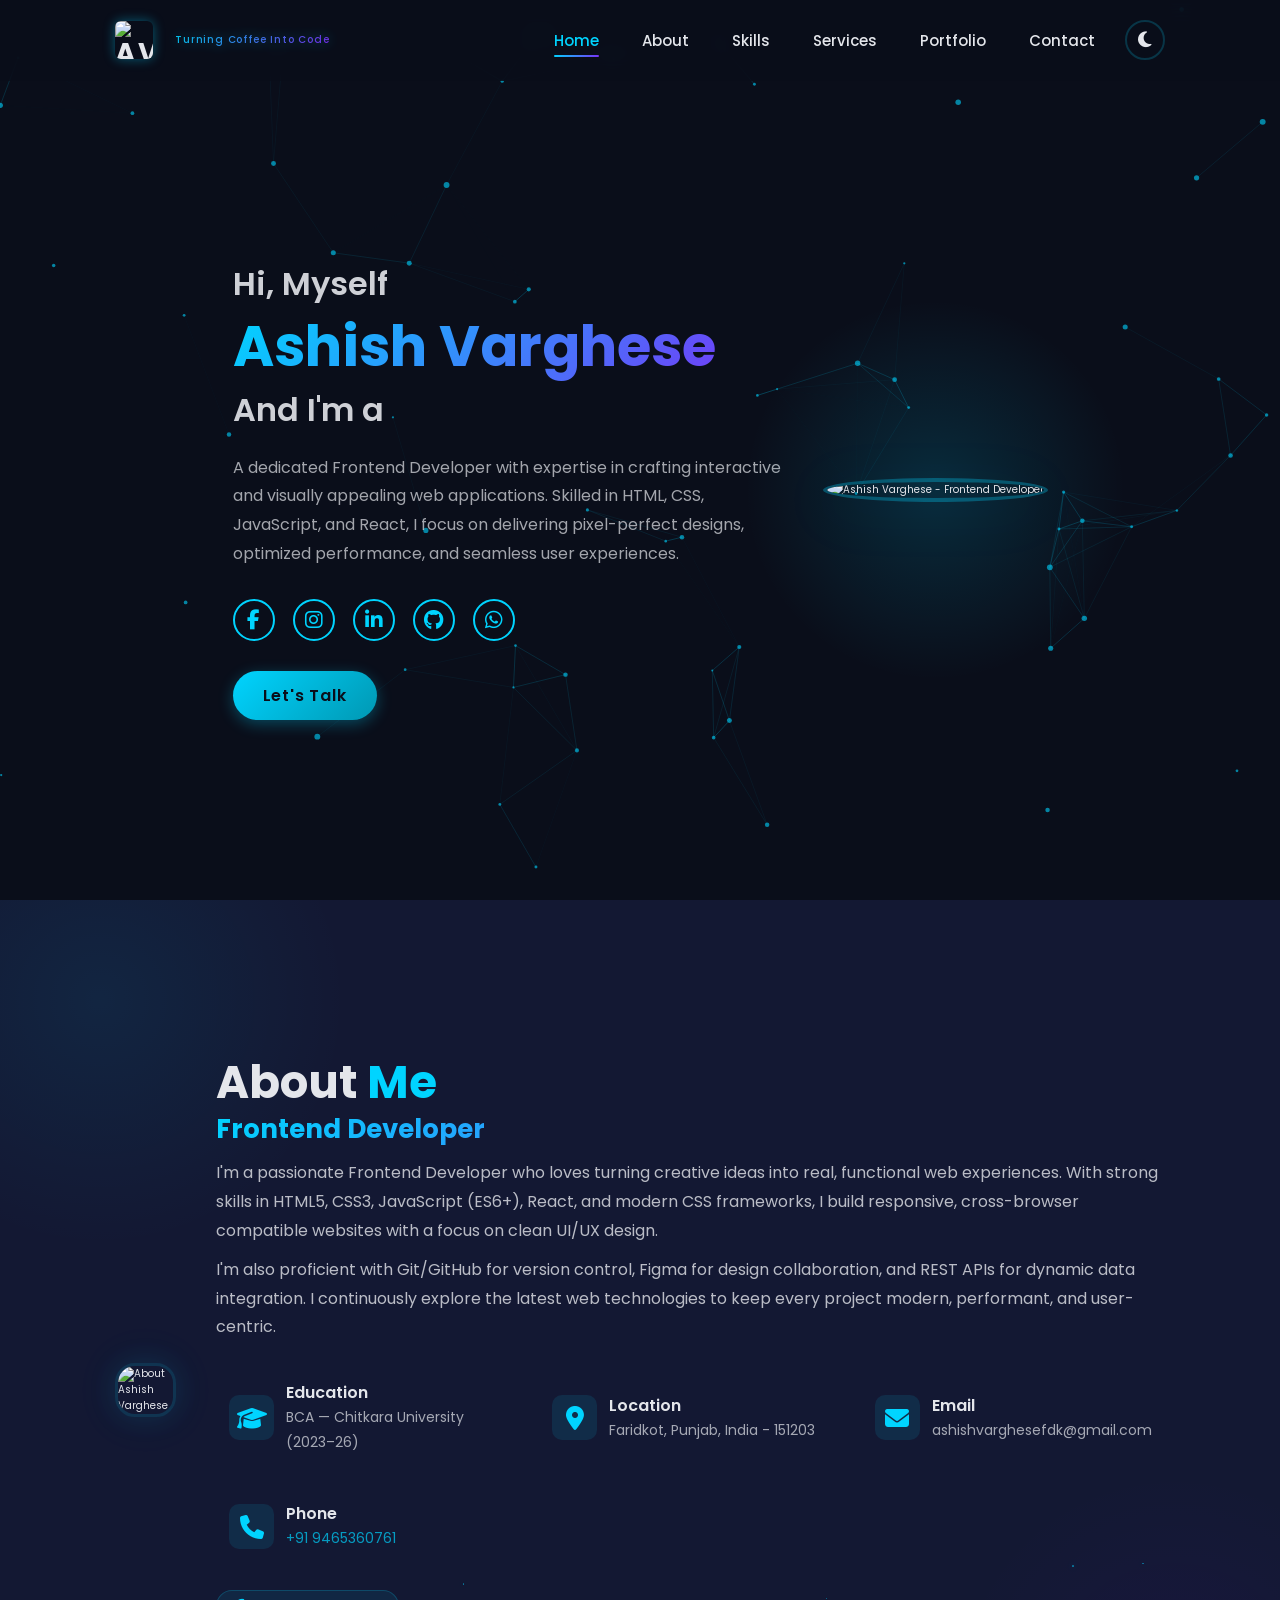
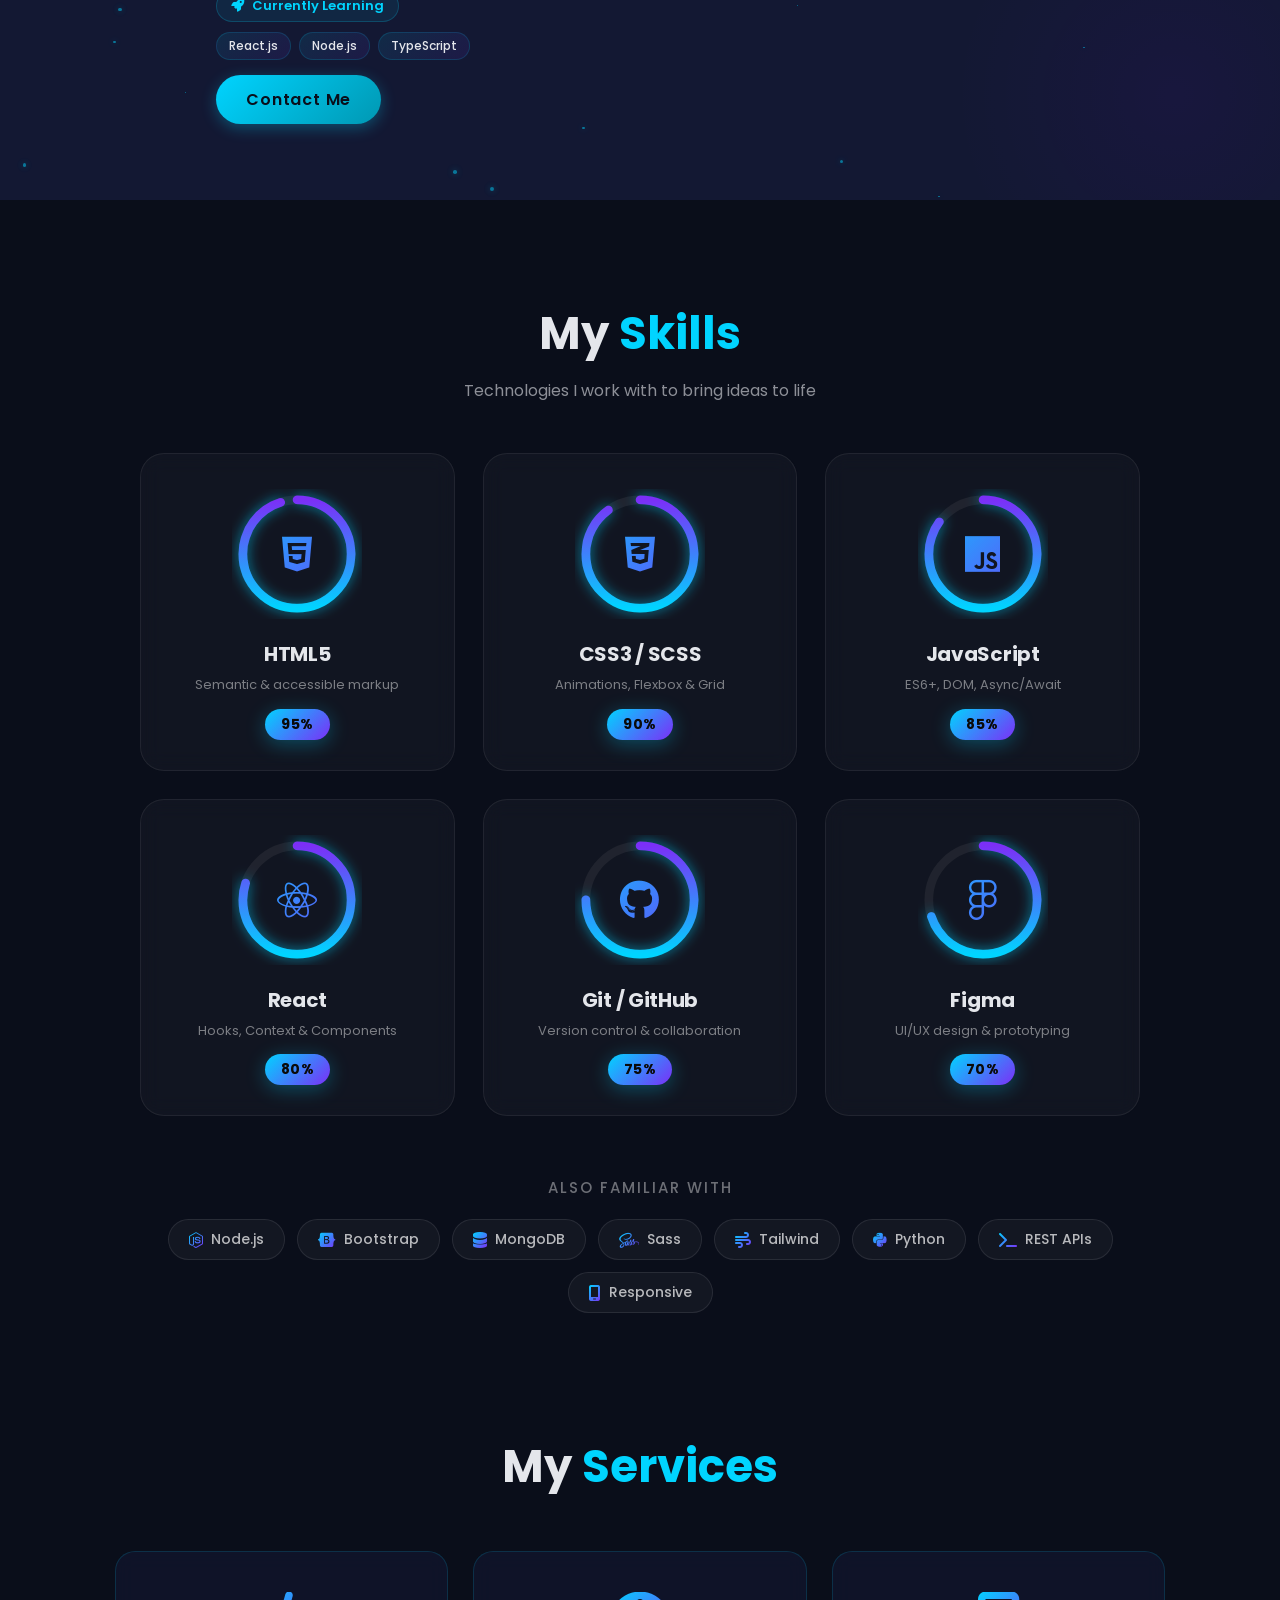
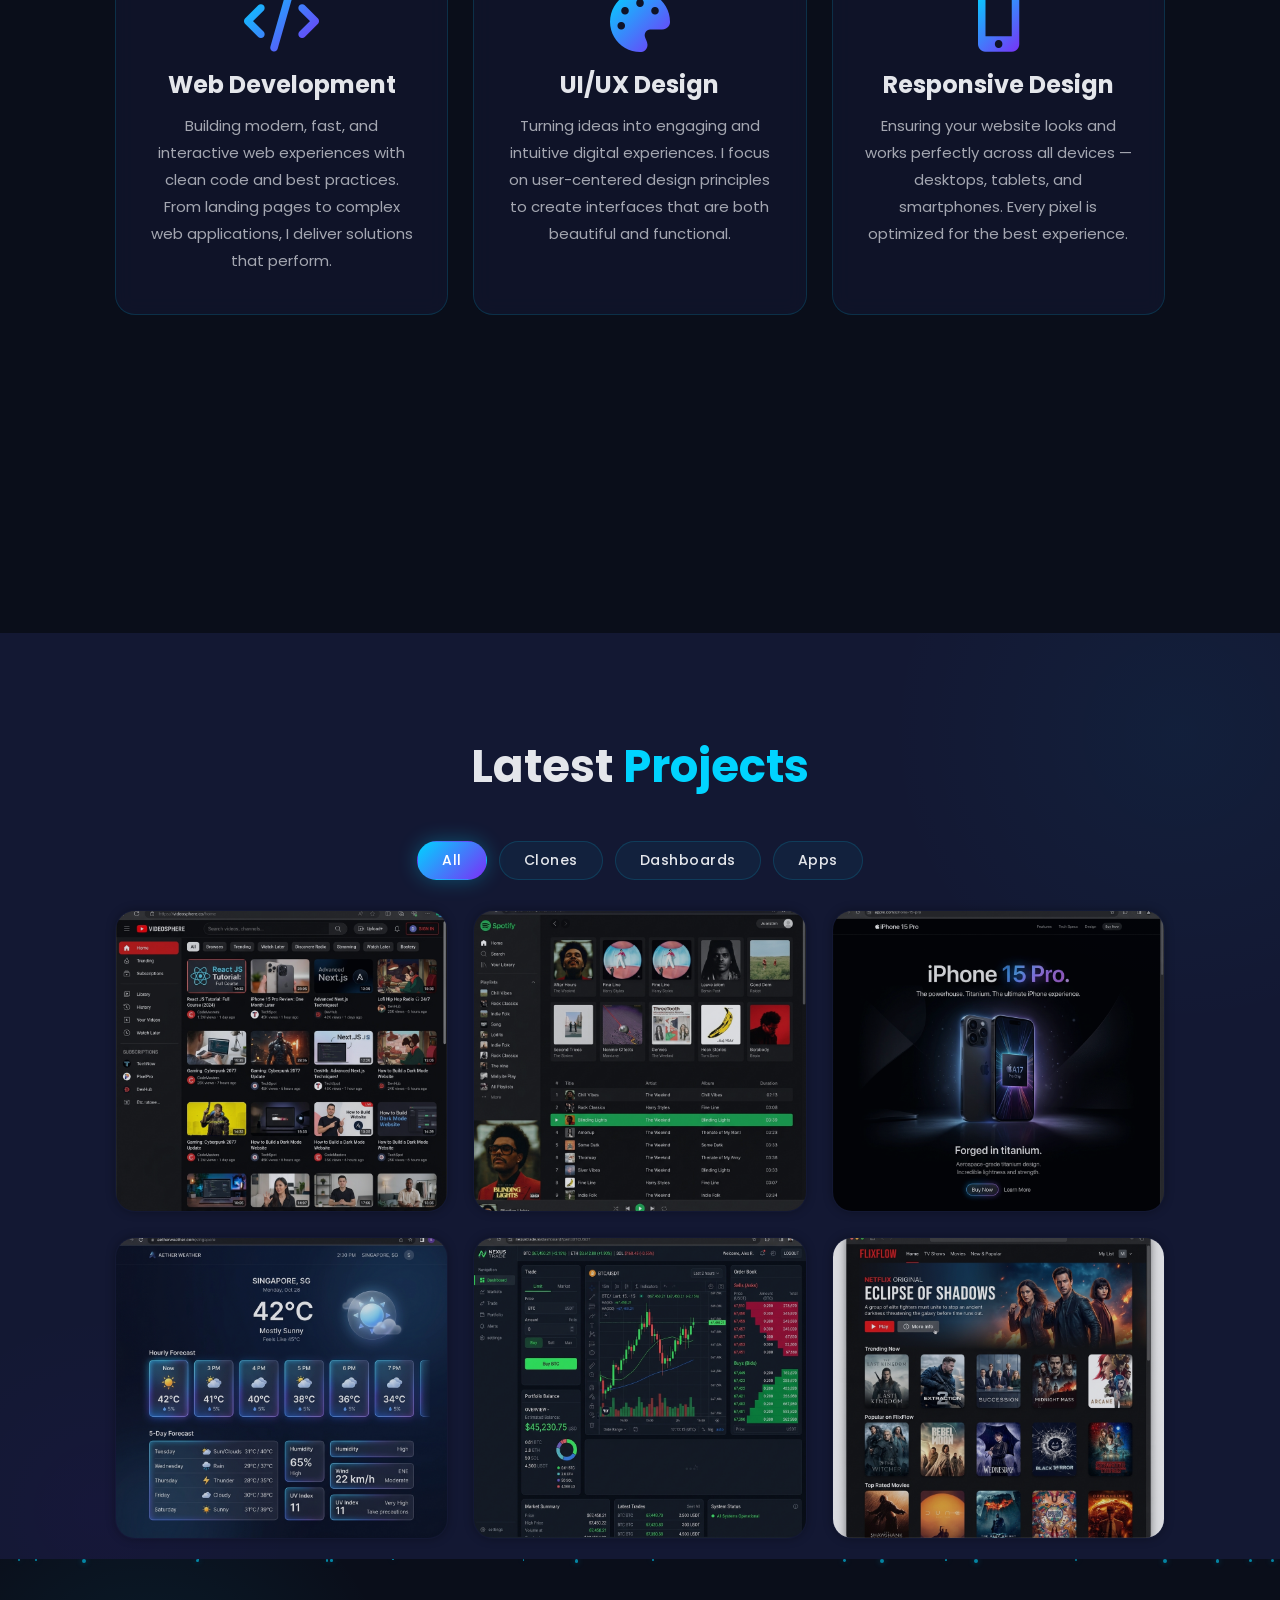
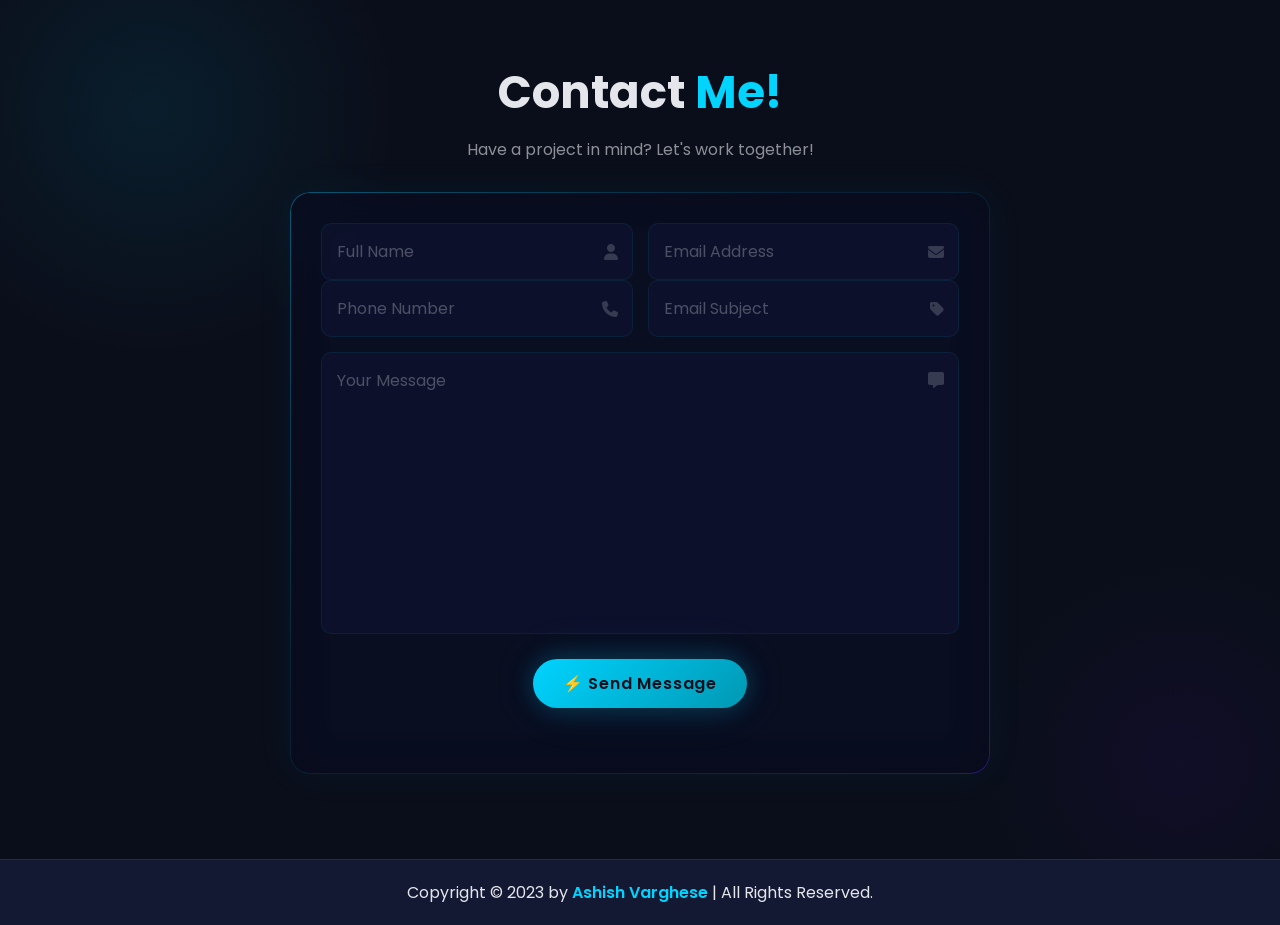
==== commit e0ca1667: "Optimize page load speed: add failsafe preloader logic, reduce hide delay to 300ms, and lazy-load of" ====
--- a/index.html
+++ b/index.html
@@ -102,7 +102,7 @@
             <div class="about-lightning" id="aboutLightning"></div>
             <div class="about-particles" id="aboutParticles"></div>
             <div class="about-img">
-                <img src="img/picofme (2).png" alt="About Ashish Varghese">
+                <img src="img/picofme (2).png" alt="About Ashish Varghese" loading="lazy">
             </div>
 
             <div class="about-content">
@@ -358,7 +358,7 @@
             </div>
             <div class="portfolio-container">
                 <div class="portfolio-box" data-category="clone">
-                    <img src="img/youtube.png" alt="YouTube Clone Project">
+                    <img src="img/youtube.png" alt="YouTube Clone Project" loading="lazy">
                     <div class="portfolio-layer">
                         <h4>YouTube Clone</h4>
                         <p>A fully functional YouTube homepage clone with video grid, search functionality, sidebar navigation, and responsive design built with HTML, CSS & JavaScript.</p>
@@ -367,7 +367,7 @@
                 </div>
 
                 <div class="portfolio-box" data-category="clone">
-                    <img src="img/spotify.png" alt="Spotify Clone Project">
+                    <img src="img/spotify.png" alt="Spotify Clone Project" loading="lazy">
                     <div class="portfolio-layer">
                         <h4>Spotify Clone</h4>
                         <p>A Spotify web player clone featuring playlist sidebar, music controls, album art, progress bar, and a sleek dark UI with green accents.</p>
@@ -376,7 +376,7 @@
                 </div>
 
                 <div class="portfolio-box" data-category="clone">
-                    <img src="img/iphone.png" alt="iPhone Clone Project">
+                    <img src="img/iphone.png" alt="iPhone Clone Project" loading="lazy">
                     <div class="portfolio-layer">
                         <h4>iPhone 15 Pro Landing Page</h4>
                         <p>A premium Apple-inspired product landing page with stunning animations, gradient effects, scroll reveals, and pixel-perfect responsive design.</p>
@@ -385,7 +385,7 @@
                 </div>
 
                 <div class="portfolio-box" data-category="app">
-                    <img src="img/weather.png" alt="Weather Application Project">
+                    <img src="img/weather.png" alt="Weather Application Project" loading="lazy">
                     <div class="portfolio-layer">
                         <h4>Weather App</h4>
                         <p>A dynamic weather application with city search, 5-day forecast, hourly data, and beautiful glassmorphism UI supporting 8+ cities.</p>
@@ -394,7 +394,7 @@
                 </div>
 
                 <div class="portfolio-box" data-category="dashboard">
-                    <img src="img/trading.png" alt="Crypto Trading Dashboard Project">
+                    <img src="img/trading.png" alt="Crypto Trading Dashboard Project" loading="lazy">
                     <div class="portfolio-layer">
                         <h4>Crypto Trading Dashboard</h4>
                         <p>A Binance-style crypto trading platform with live price updates, candlestick charts, order book, buy/sell forms, and portfolio tracking for 10+ coins.</p>
@@ -403,7 +403,7 @@
                 </div>
 
                 <div class="portfolio-box" data-category="clone">
-                    <img src="img/netflix.png" alt="Netflix Clone Project">
+                    <img src="img/netflix.png" alt="Netflix Clone Project" loading="lazy">
                     <div class="portfolio-layer">
                         <h4>Netflix Clone</h4>
                         <p>A pixel-perfect Netflix clone with hero banner, categorized content rows, Top 10 rankings, movie detail modals, and smooth hover animations.</p>
